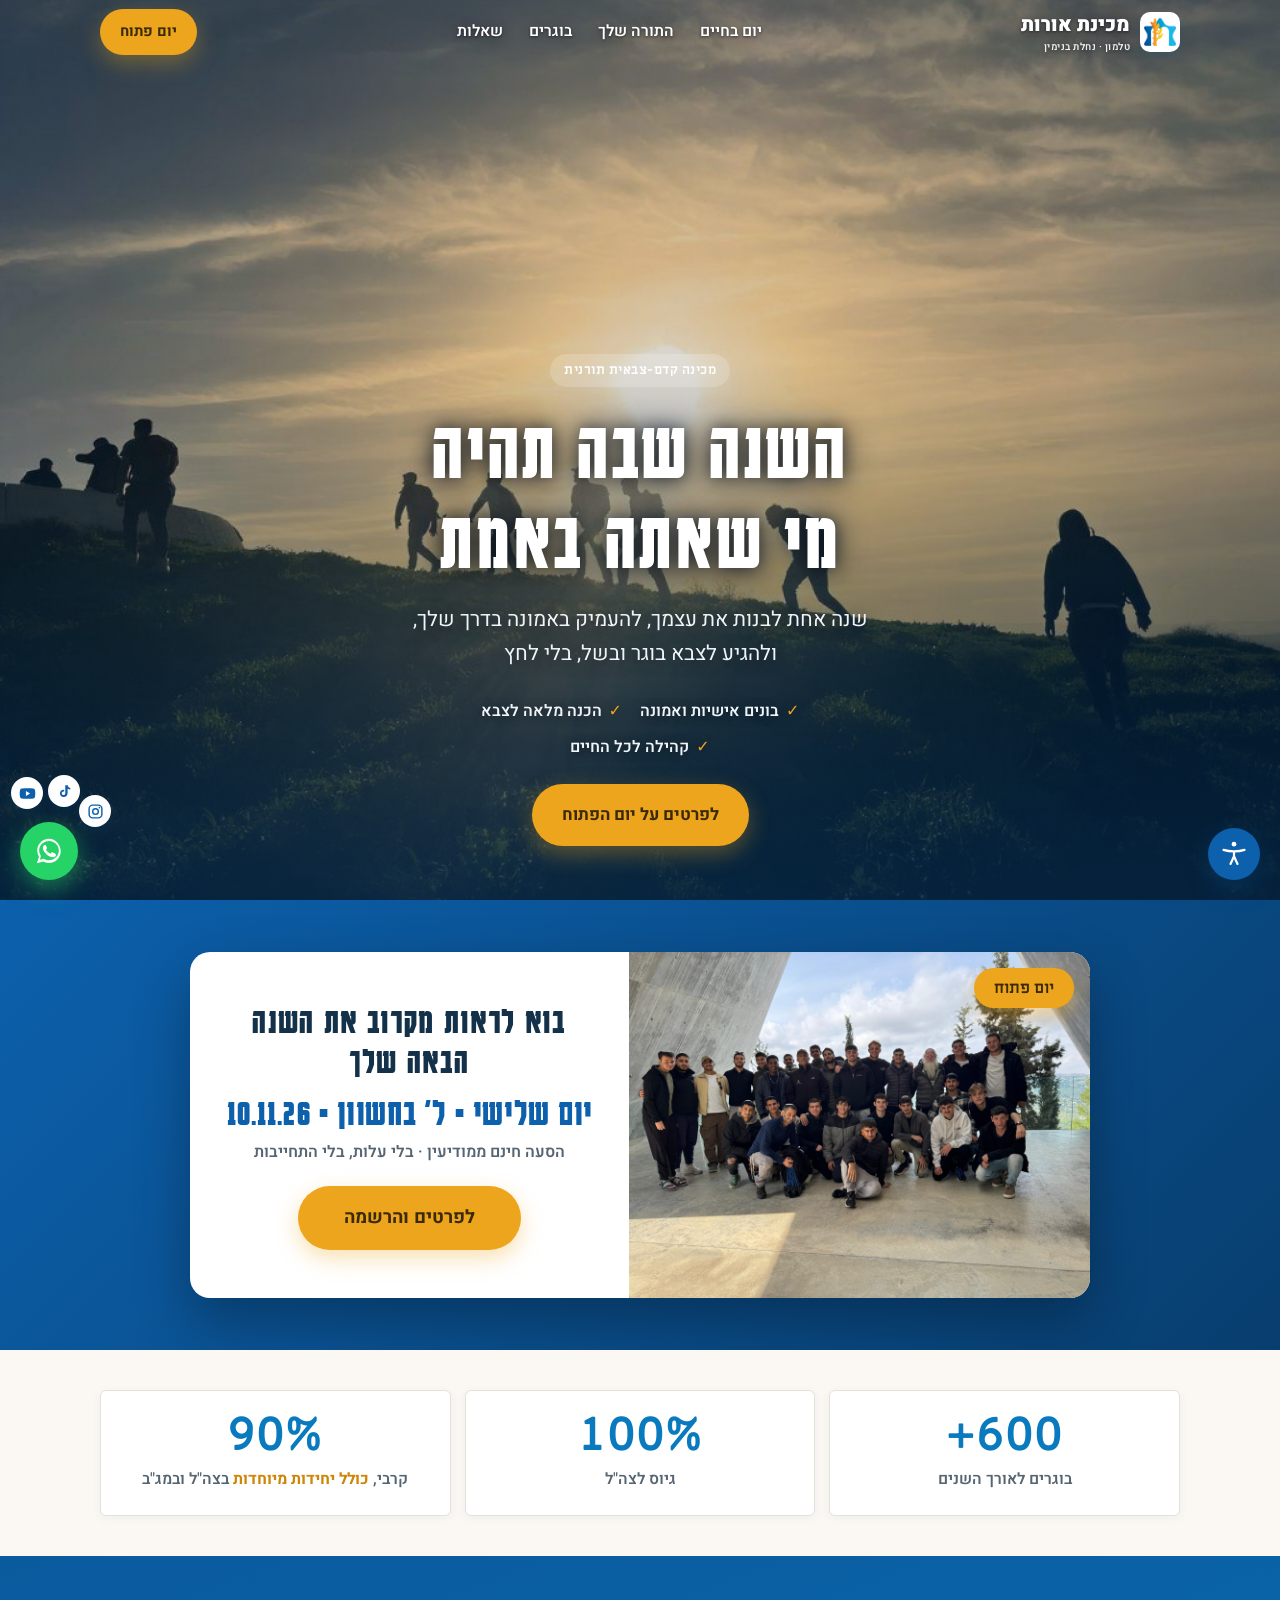
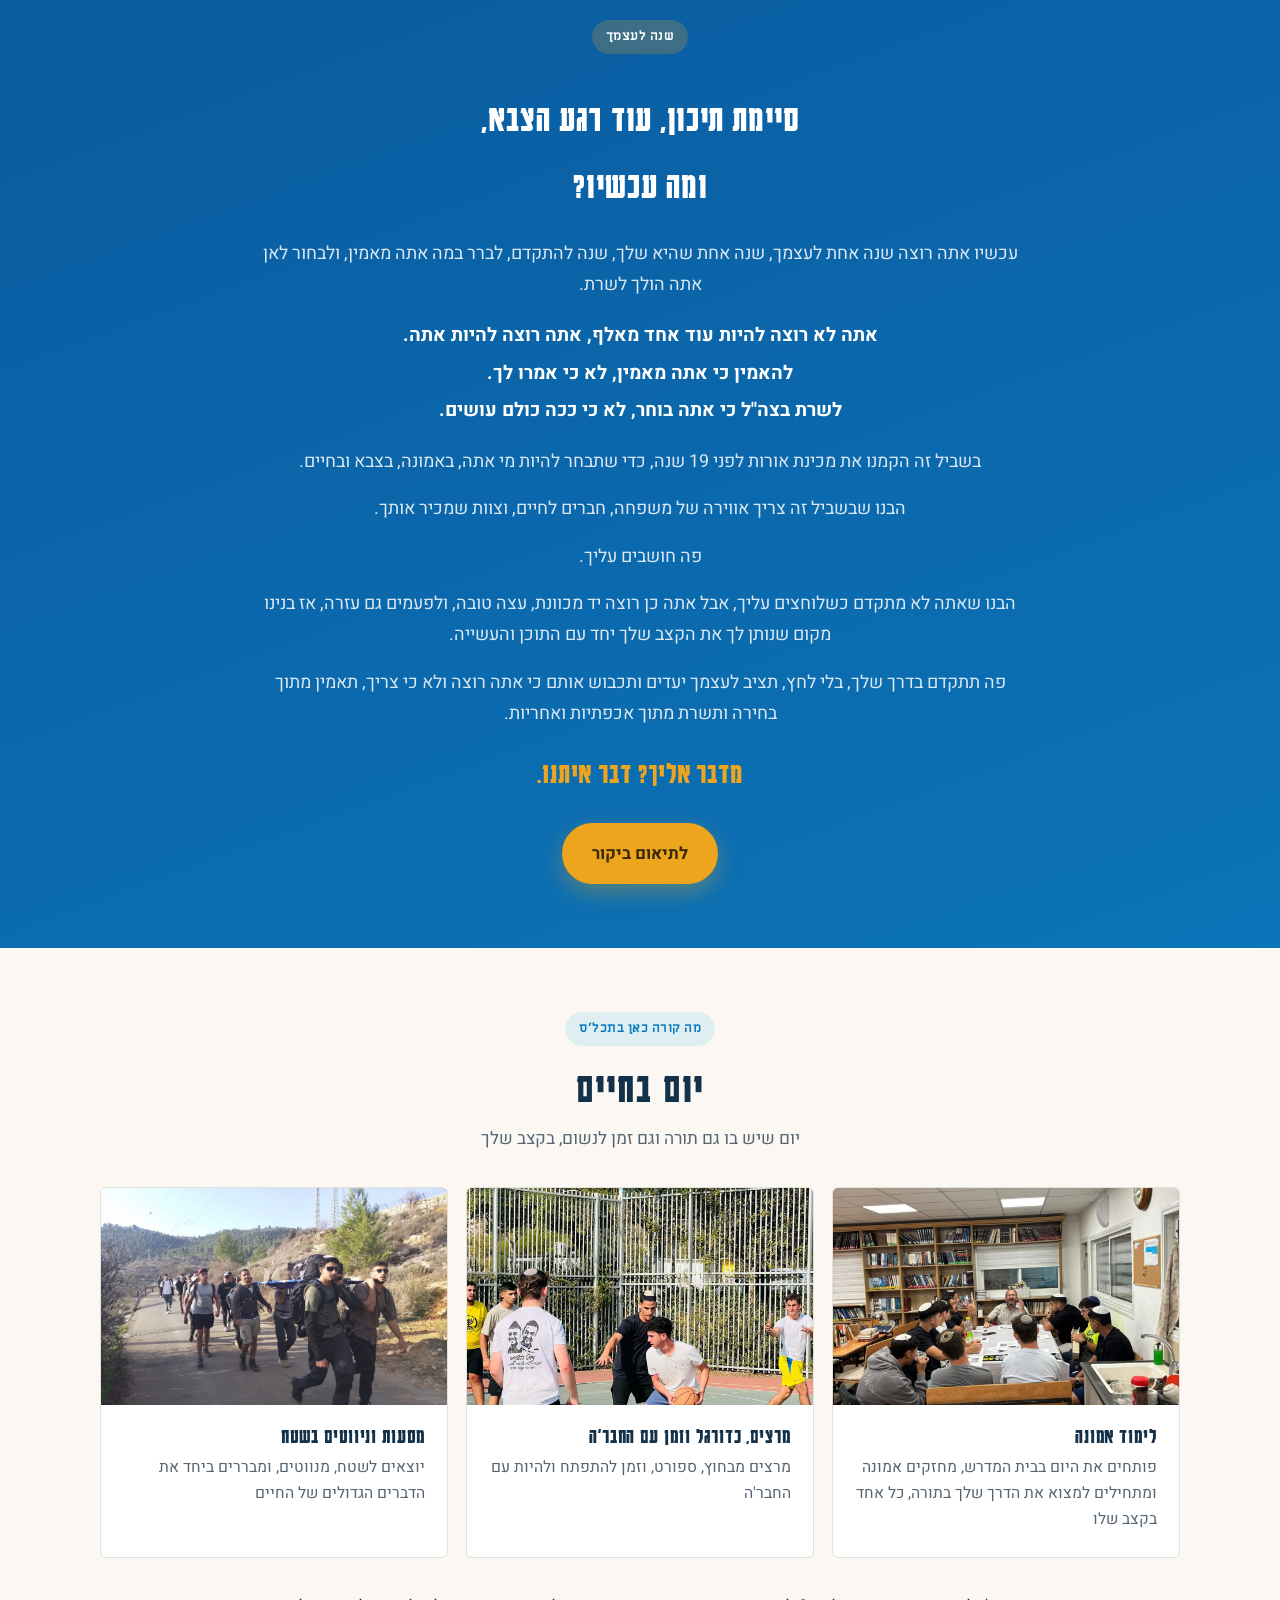
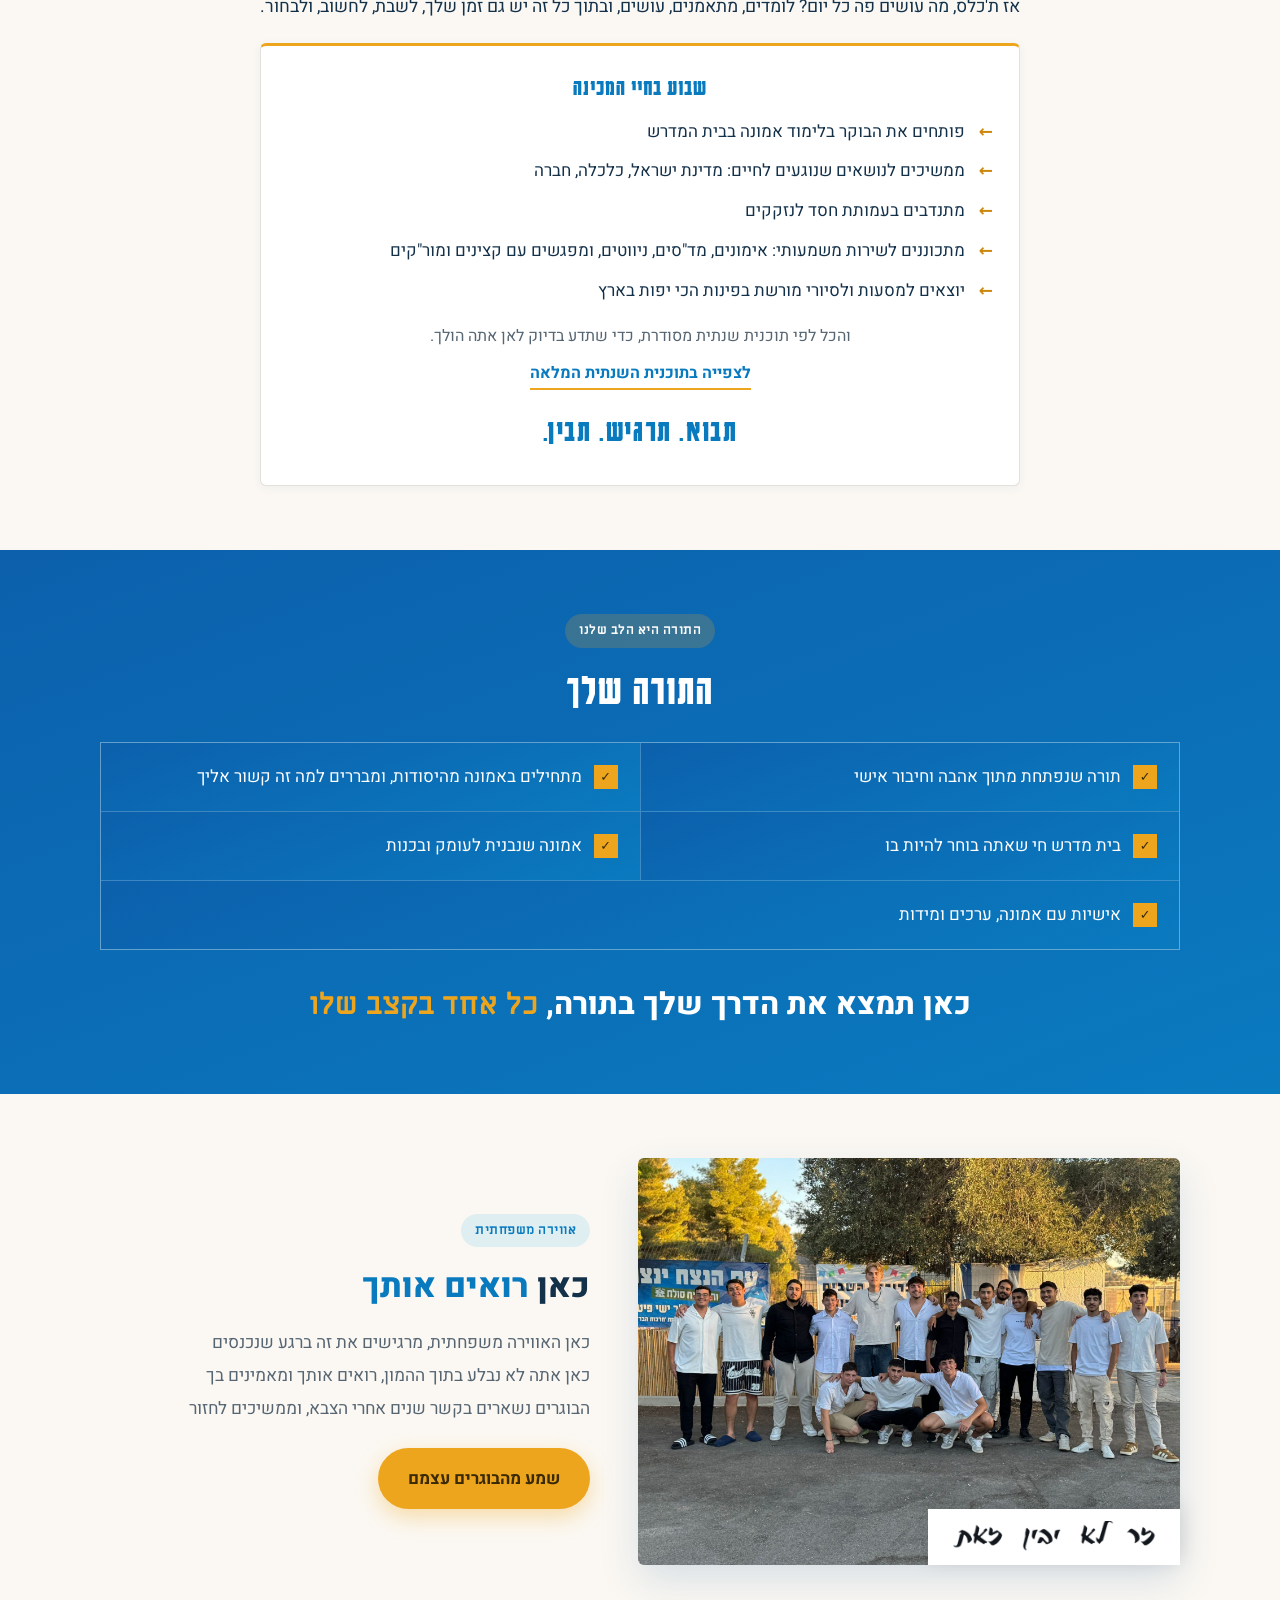
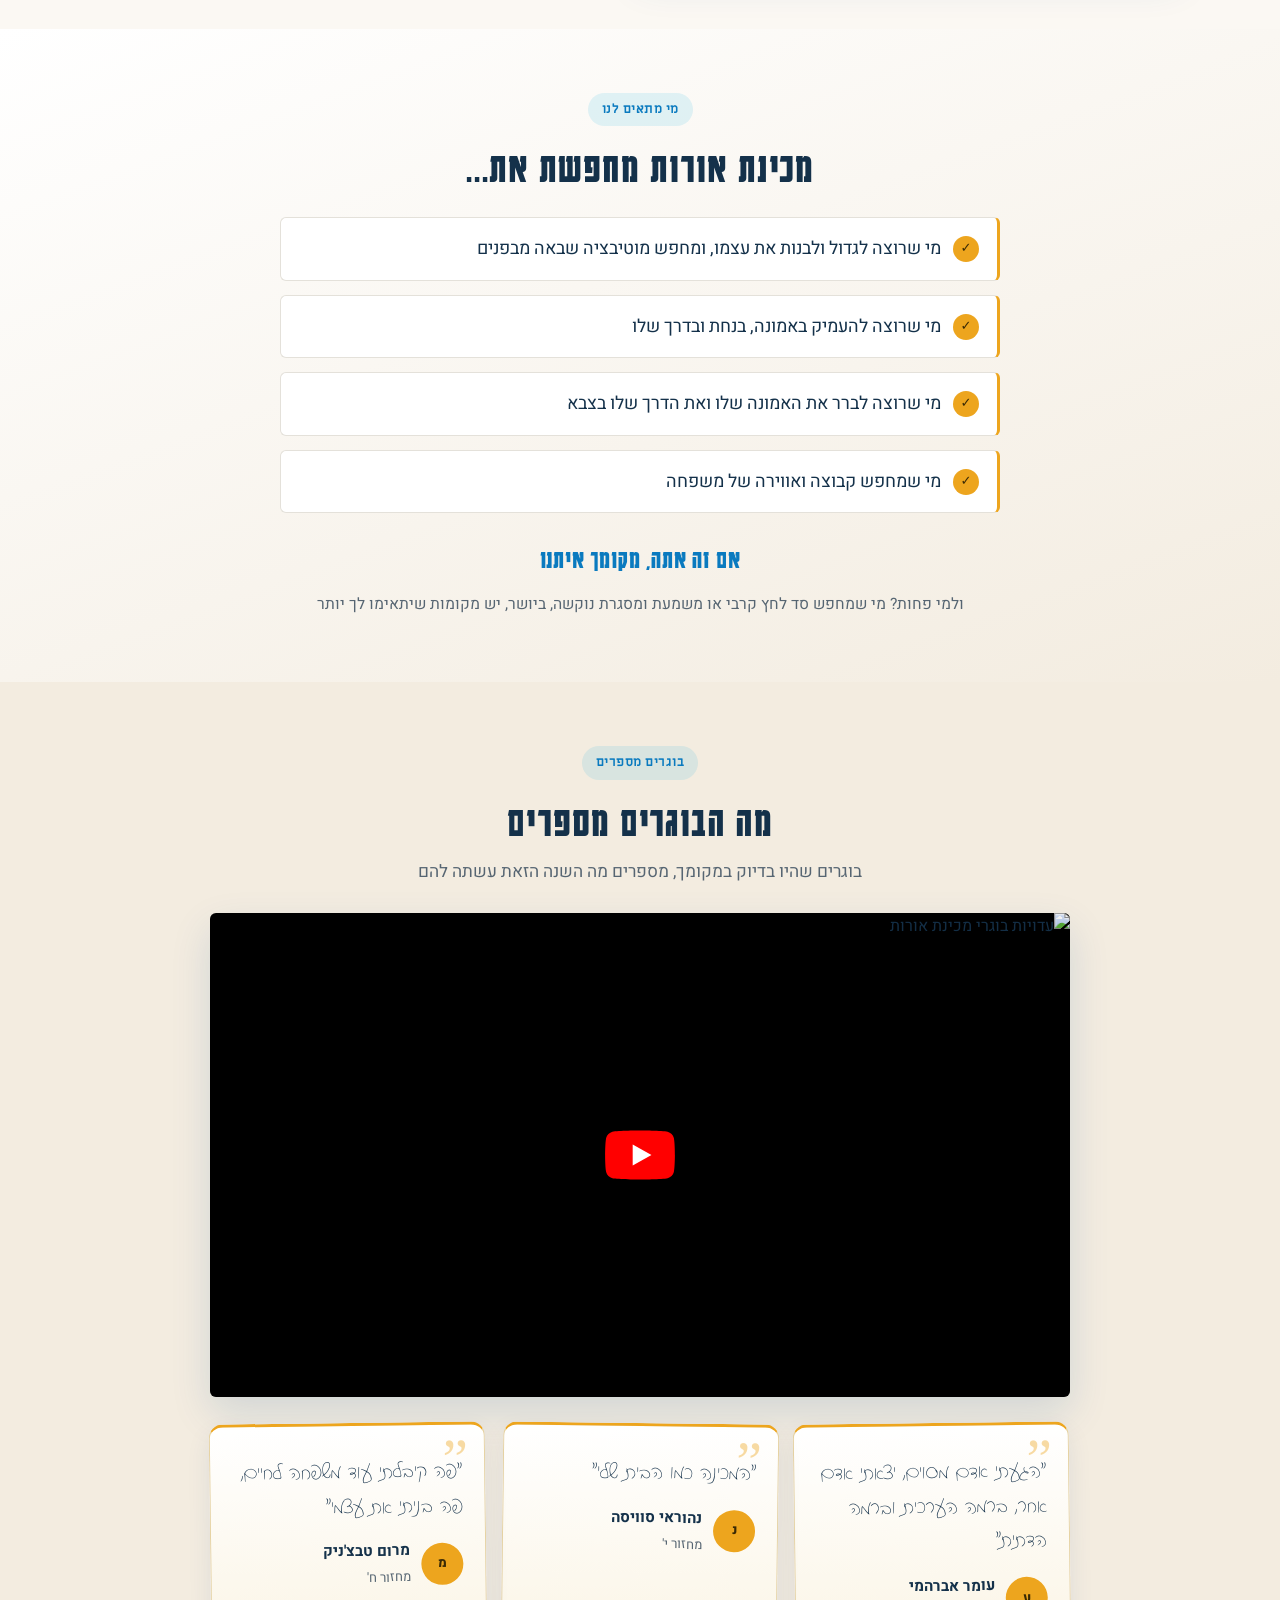
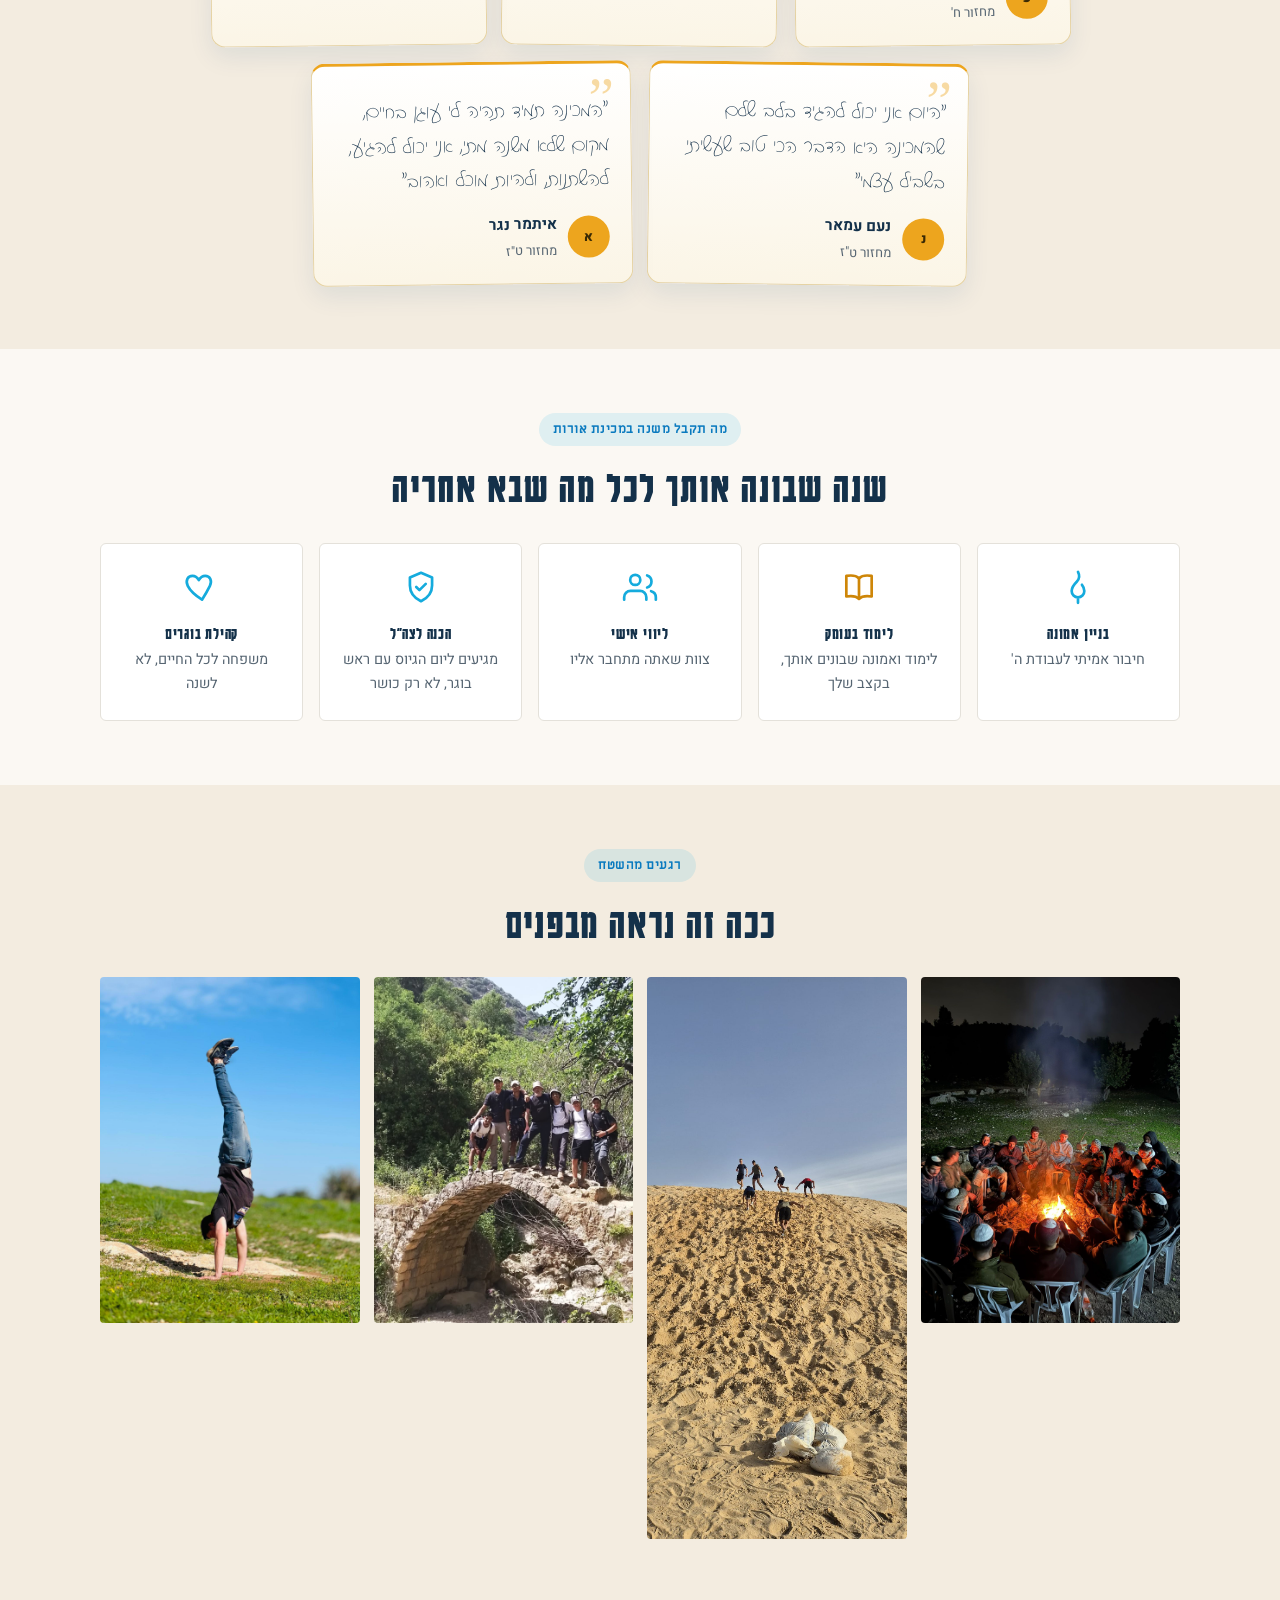
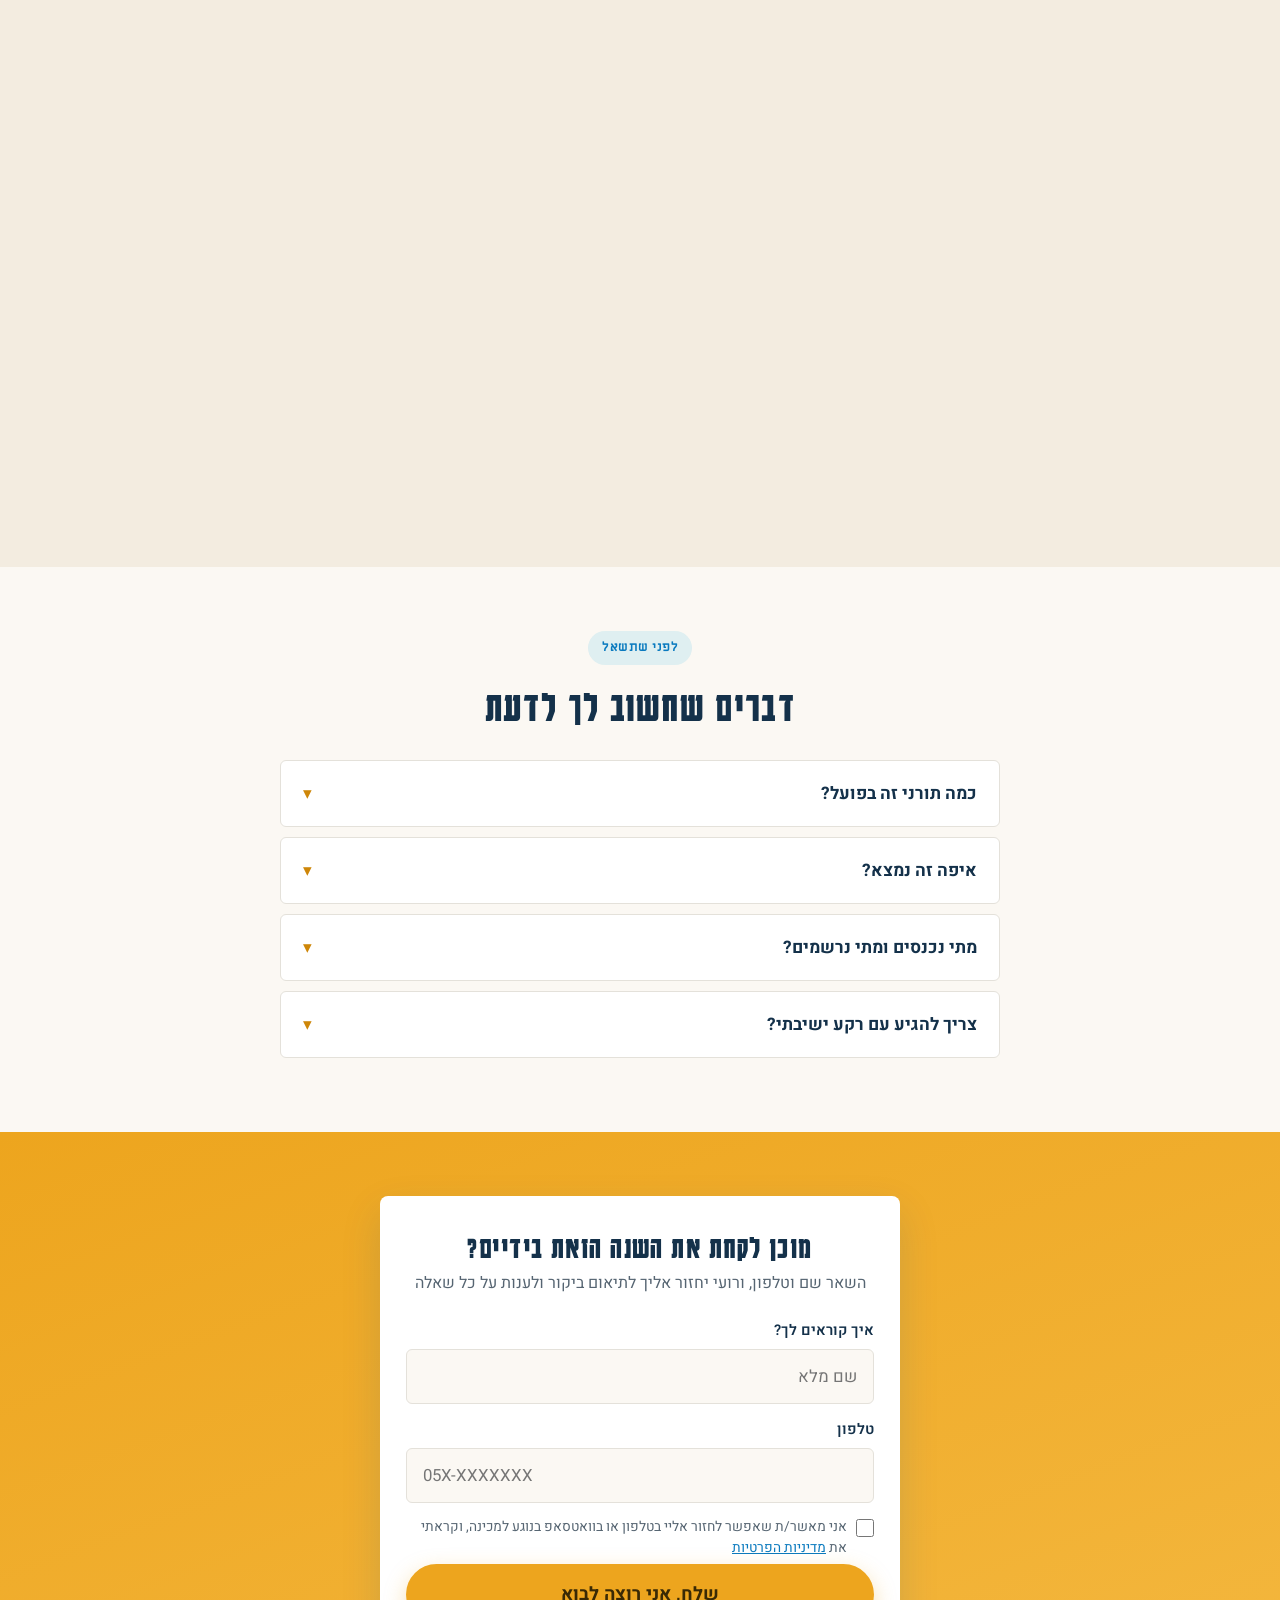
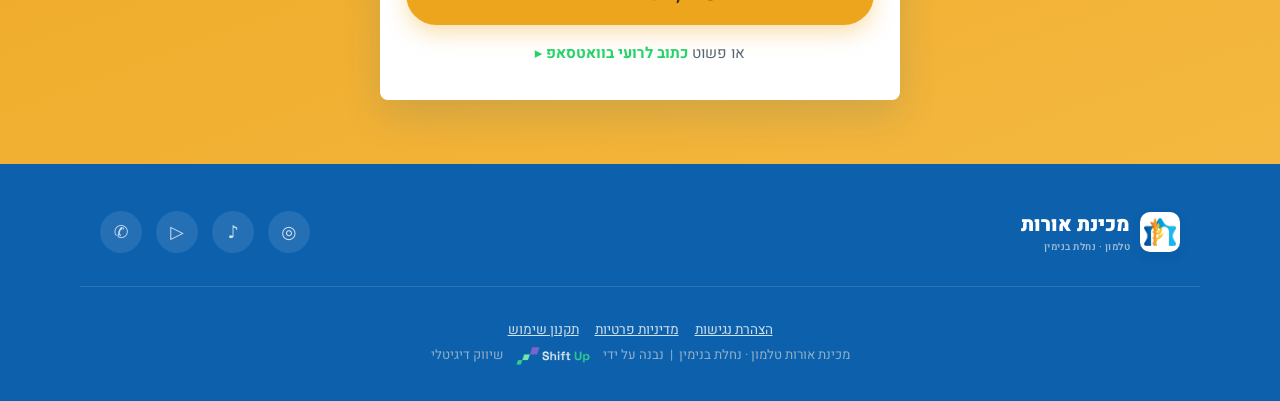
==== index.html @ b2beaeaa "index: much larger hero headline, especially on mobile Co-Authored-By: Claude Opus 5.5 <noreply@anth" ====
<!DOCTYPE html>
<html lang="he" dir="rtl">
<head>
<meta charset="UTF-8">
<meta name="viewport" content="width=device-width, initial-scale=1.0">
<title>מכינת אורות טלמון</title>
<meta name="description" content="מכינה קדם-צבאית בטלמון, שנה לבנות את עצמך, לברר את הדרך שלך ולהגיע לצבא מוכן ובשל, בלי לחץ, בוא לראות מקרוב.">
<meta name="robots" content="index, follow, max-image-preview:large">
<link rel="canonical" href="https://orot-landing.vercel.app/">
<meta name="geo.region" content="IL">
<meta name="geo.placename" content="טלמון, נחלת בנימין">
<meta name="author" content="מכינת אורות טלמון">
<meta name="google-site-verification" content="R6X8UPRjW16FZ_PHD67pSXFmuw4nV0XM5ywr269MS-0" />

<!-- ===== Favicon (לוגו המכינה בטאב ובתוצאות החיפוש) ===== -->
<link rel="icon" href="/favicon.ico" sizes="any">
<link rel="icon" type="image/png" sizes="32x32" href="/favicon-32x32.png">
<link rel="icon" type="image/png" sizes="16x16" href="/favicon-16x16.png">
<link rel="apple-touch-icon" sizes="180x180" href="/apple-touch-icon.png">
<link rel="manifest" href="/site.webmanifest">
<meta name="theme-color" content="#0C74B8">

<!-- ===== Open Graph (שיתוף בוואטסאפ/פייסבוק) ===== -->
<meta property="og:type" content="website">
<meta property="og:site_name" content="מכינת אורות טלמון">
<meta property="og:locale" content="he_IL">
<meta property="og:title" content="מכינת אורות טלמון - מכינה קדם-צבאית">
<meta property="og:description" content="שנה לבנות את עצמך, לברר את הדרך שלך ולהגיע לצבא מוכן ובשל. בטלמון, נחלת בנימין. בוא לראות מקרוב.">
<meta property="og:url" content="https://orot-landing.vercel.app/">
<meta property="og:image" content="https://orot-landing.vercel.app/assets/img/hero.jpg">
<meta property="og:image:alt" content="מכינת אורות טלמון">
<meta name="twitter:card" content="summary_large_image">
<meta name="twitter:title" content="מכינת אורות טלמון - מכינה קדם-צבאית">
<meta name="twitter:description" content="שנה לבנות את עצמך, לברר את הדרך שלך ולהגיע לצבא מוכן ובשל. בטלמון, נחלת בנימין.">
<meta name="twitter:image" content="https://orot-landing.vercel.app/assets/img/hero.jpg">

<!-- ===== נתונים מובנים (JSON-LD) - עוזר לגוגל להבין מי העסק + חיפוש מקומי ===== -->
<script type="application/ld+json">
{
  "@context": "https://schema.org",
  "@type": ["EducationalOrganization", "LocalBusiness"],
  "name": "מכינת אורות טלמון",
  "description": "מכינה קדם-צבאית בטלמון, נחלת בנימין. שנה לבניית האישיות, בירור הדרך והכנה לצבא.",
  "url": "https://orot-landing.vercel.app/",
  "logo": "https://orot-landing.vercel.app/assets/img/logo_official.png",
  "image": "https://orot-landing.vercel.app/assets/img/hero.jpg",
  "telephone": "+972542520537",
  "areaServed": "IL",
  "address": {
    "@type": "PostalAddress",
    "addressLocality": "טלמון",
    "addressRegion": "נחלת בנימין",
    "addressCountry": "IL"
  },
  "sameAs": ["https://wa.me/972542520537"]
}
</script>
<!-- ===== Microsoft Clarity (מפות חום + הקלטות סשנים - חינם) ===== -->
<script type="text/javascript">
    (function(c,l,a,r,i,t,y){
        c[a]=c[a]||function(){(c[a].q=c[a].q||[]).push(arguments)};
        t=l.createElement(r);t.async=1;t.src="https://www.clarity.ms/tag/"+i;
        y=l.getElementsByTagName(r)[0];y.parentNode.insertBefore(t,y);
    })(window, document, "clarity", "script", "yna5at7qb5");
</script>
<!-- ===== Meta Pixel (base code) ===== -->
<!-- החלף את PIXEL_ID_HERE במספר הפיקסל מ-Business Manager. זה השינוי היחיד שצריך. -->
<script>
!function(f,b,e,v,n,t,s)
{if(f.fbq)return;n=f.fbq=function(){n.callMethod?
n.callMethod.apply(n,arguments):n.queue.push(arguments)};
if(!f._fbq)f._fbq=n;n.push=n;n.loaded=!0;n.version='2.0';
n.queue=[];t=b.createElement(e);t.async=!0;
t.src=v;s=b.getElementsByTagName(e)[0];
s.parentNode.insertBefore(t,s)}(window, document,'script',
'https://connect.facebook.net/en_US/fbevents.js');
window.FB_PIXEL_ID='1059725356661562';
if(window.FB_PIXEL_ID && window.FB_PIXEL_ID!=='PIXEL_ID_HERE'){
  fbq('init', window.FB_PIXEL_ID);
  fbq('track', 'PageView');
}
</script>
<noscript><img loading="lazy" decoding="async" height="1" width="1" style="display:none"
src="https://www.facebook.com/tr?id=1059725356661562&ev=PageView&noscript=1"/></noscript>
<!-- ===== End Meta Pixel ===== -->
<!-- ===== Google Analytics 4 ===== -->
<!-- החלף את G-XXXXXXXXXX במזהה המדידה מ-GA4 (Admin > Data Streams). זה השינוי היחיד שצריך. -->
<script>window.GA_MEASUREMENT_ID='G-KLZJSQE517';</script>
<script>
if(window.GA_MEASUREMENT_ID && window.GA_MEASUREMENT_ID!=='G-XXXXXXXXXX'){
  var ga=document.createElement('script');ga.async=!0;
  ga.src='https://www.googletagmanager.com/gtag/js?id='+window.GA_MEASUREMENT_ID;
  document.head.appendChild(ga);
  window.dataLayer=window.dataLayer||[];
  window.gtag=function(){dataLayer.push(arguments)};
  gtag('js',new Date());
  gtag('config',window.GA_MEASUREMENT_ID);
}
</script>
<!-- ===== End Google Analytics 4 ===== -->
<link rel="preload" as="image" href="assets/img/hero-sun.jpg" fetchpriority="high">
<link rel="preconnect" href="https://fonts.googleapis.com">
<link rel="preconnect" href="https://fonts.gstatic.com" crossorigin>
<link href="https://fonts.googleapis.com/css2?family=Heebo:wght@400;500;700;800;900&family=Karantina:wght@400;700&family=Miriam+Libre:wght@400;700&display=swap" rel="stylesheet">
<!-- פונטי כתב יד עבריים מאוחסנים מקומית (עוקף תלות ב-Google מאחורי סינון). פעיל: Dana Yad. חלופה: Gveret Levin -->
<style>
@font-face{font-family:'Dana Yad';font-style:normal;font-weight:400;font-display:swap;src:url('assets/fonts/dana-yad.woff') format('woff')}
@font-face{font-family:'Gveret Levin';font-style:normal;font-weight:400;font-display:swap;src:url('assets/fonts/gveret-levin-regular.woff2') format('woff2')}
</style>
<style>
:root{
  --bg:#FBF8F3; --surface:#FFFFFF; --cream:#F3ECE0;
  --deep:#0C60AC; --blue:#0A7ABF; --cyan:#15ABDD;
  --gold:#EDA51E; --gold-d:#CE8608;
  --ink:#14314A; --muted:#566572; --line:#E4E1DA;
  --wa:#25D366;
  --r:6px; --maxw:1120px;
  --shadow:0 2px 10px rgba(10,78,146,.06);
  --shadow-lg:0 16px 40px rgba(10,78,146,.14);
}
*{box-sizing:border-box;margin:0;padding:0}
html{scroll-behavior:smooth}
body{font-family:'Heebo',system-ui,Arial,sans-serif;background:var(--bg);color:var(--ink);line-height:1.65;-webkit-font-smoothing:antialiased;overflow-x:hidden}
img{max-width:100%;display:block}
a{color:inherit;text-decoration:none}
.wrap{max-width:var(--maxw);margin:0 auto;padding:0 20px}
section{padding:64px 0}
h1,h2,h3{font-family:'Karantina',sans-serif;line-height:1.08;font-weight:700;letter-spacing:.045em}
.serif{font-family:'Miriam Libre',sans-serif}
.eyebrow{display:inline-block;font-family:'Miriam Libre',sans-serif;font-weight:700;font-size:.82rem;letter-spacing:.5px;color:var(--blue);background:rgba(23,168,220,.12);padding:6px 14px;border-radius:999px;margin-bottom:18px}
.sec-title{font-size:clamp(1.8rem,5.2vw,2.7rem);font-weight:900;margin-bottom:14px}
.sec-sub{color:var(--muted);font-size:1.08rem;max-width:640px;margin:0 auto 6px}
.center{text-align:center}

/* buttons */
.btn{display:inline-flex;align-items:center;gap:9px;font-family:inherit;font-weight:700;font-size:1.05rem;padding:15px 28px;border-radius:999px;border:2px solid transparent;cursor:pointer;transition:.2s;white-space:nowrap}
.btn-gold{background:var(--gold);color:#3a2a05;box-shadow:0 8px 22px rgba(237,165,30,.35)}
.btn-gold:hover{background:var(--gold-d);transform:translateY(-2px)}
.btn-out{background:transparent;border-color:rgba(255,255,255,.6);color:#fff}
.btn-out:hover{background:rgba(255,255,255,.14)}
.btn-wa{background:var(--wa);color:#fff}
.btn-wa:hover{filter:brightness(.95);transform:translateY(-2px)}

/* nav */
header{position:fixed;left:0;right:0;top:0;z-index:50;background:transparent;border-bottom:1px solid transparent;transition:background .28s ease,border-color .28s ease}
header.scrolled{background:rgba(251,248,243,.92);backdrop-filter:blur(10px);border-bottom-color:var(--line)}
/* fully transparent bar over hero; text legibility carried by text-shadow only */
/* transparent state over hero: light text */
.brand,.navlinks a,.brand small{transition:color .28s ease}
header:not(.scrolled) .brand{color:#fff;text-shadow:0 1px 3px rgba(0,8,20,.55),0 2px 16px rgba(0,8,20,.7)}
header:not(.scrolled) .brand small{color:rgba(255,255,255,.92);text-shadow:0 1px 6px rgba(0,8,20,.7)}
header:not(.scrolled) .navlinks a{color:#fff;text-shadow:0 1px 3px rgba(0,8,20,.55),0 2px 16px rgba(0,8,20,.7)}
header:not(.scrolled) .burger span{background:#fff;box-shadow:0 1px 4px rgba(0,8,20,.5)}
.nav{display:flex;align-items:center;justify-content:space-between;height:64px}
.brand{display:flex;align-items:center;gap:10px;font-weight:900;font-size:1.25rem;color:var(--blue)}
.brand .mark{width:40px;height:40px;border-radius:10px;background:#fff;display:grid;place-items:center;padding:4px;box-shadow:0 4px 10px rgba(8,71,126,.18)}
.brand .mark img{width:100%;height:100%;object-fit:contain;display:block}
.brand small{display:block;font-size:.62rem;font-weight:600;color:var(--muted);letter-spacing:.5px;margin-top:-2px}
.navlinks{display:none;gap:26px;font-weight:600;font-size:.98rem}
.navlinks a:hover{color:var(--blue)}
.nav .btn{padding:9px 18px;font-size:.92rem}
.burger{display:grid;gap:5px;background:none;border:0;cursor:pointer;padding:8px}
.burger span{width:24px;height:2.5px;background:var(--ink);border-radius:2px;transition:.25s}
.mobile-menu{display:none;flex-direction:column;padding:10px 20px 20px;border-top:1px solid var(--line);background:var(--bg)}
.mobile-menu a{padding:12px 0;font-weight:600;border-bottom:1px solid var(--line)}
.mobile-menu.open{display:flex}
@media(max-width:899px){.nav>.btn-gold{display:none}}
@media(min-width:900px){.navlinks{display:flex}.burger{display:none}}

/* hero */
.hero{position:relative;min-height:100vh;min-height:100svh;display:flex;align-items:flex-end;color:#fff;padding:0}
.hero-bg{position:absolute;inset:0;z-index:-2}
.hero-bg img{width:100%;height:100%;object-fit:cover;object-position:center 40%}
.hero::after{content:"";position:absolute;inset:0;z-index:-1;background:linear-gradient(180deg,rgba(8,50,90,.25) 0%,rgba(8,50,90,.15) 40%,rgba(6,40,72,.85) 100%)}
.hero-inner{padding:0 20px 54px;max-width:var(--maxw);margin:0 auto;width:100%;text-align:center}
.hero .eyebrow{background:rgba(255,255,255,.18);color:#fff;backdrop-filter:blur(4px)}
.hero h1{font-size:clamp(2.8rem,8.5vw,5.2rem);font-weight:900;max-width:16ch;text-wrap:balance;margin:0 auto;color:#fff;text-shadow:0 2px 30px rgba(0,12,26,.8),0 0 16px rgba(0,12,26,.55)}
.hero p.lead{font-size:clamp(1.05rem,3.2vw,1.3rem);max-width:42ch;margin:18px auto 26px;color:#eef4f8;font-weight:400;text-shadow:0 1px 16px rgba(0,12,26,.6)}
.hero-cta{display:flex;flex-wrap:wrap;gap:12px;justify-content:center}
.trust{display:flex;gap:22px;margin-top:26px;flex-wrap:wrap;justify-content:center;font-size:.9rem;color:#dce7ef}
.trust b{color:#fff;font-size:1.05rem}
/* mobile: image becomes a banner that shows more of the group, text drops below on dark */
@media(max-width:760px){
  .hero{min-height:auto;display:flex;flex-direction:column;align-items:stretch;color:#fff;background:var(--deep)}
  .hero-bg{position:relative;inset:auto;height:46vh;min-height:300px;z-index:0}
  .hero-bg img{height:100%;object-position:center 30%}
  .hero::after{display:none}
  .hero-inner{padding:28px 20px 42px;background:linear-gradient(180deg,#0A67AC,#0A4C86);min-width:0}
  .hero h1{text-shadow:none;font-size:clamp(2.6rem,14vw,4rem);line-height:1.02;max-width:100%;min-width:0;overflow-wrap:break-word}
  .hero p.lead{text-shadow:none}
}
/* hero value row (all the value, above the fold) */
.hero-vals{display:flex;flex-wrap:wrap;justify-content:center;gap:10px 18px;margin:0 auto 24px;max-width:46ch;font-size:1rem;color:#eef4f8;font-weight:600}
.hero-vals span{display:inline-flex;align-items:center;gap:7px;text-shadow:0 1px 10px rgba(0,12,26,.55)}
.hero-vals span::before{content:"✓";color:var(--gold);font-weight:900}
@media(max-width:760px){.hero-vals{font-size:.95rem;gap:8px 14px}}

/* post-hero CTA band (lead capture right after hero) */
.cta-band{background:linear-gradient(160deg,var(--deep),var(--blue));color:#fff;text-align:center;padding:48px 0}
.cta-band h2{font-size:clamp(1.6rem,5vw,2.3rem);font-weight:900;margin-bottom:10px}
.cta-band p{color:#dbe8f4;max-width:560px;margin:0 auto 22px;font-size:1.1rem}
.cta-band .btn-gold{font-size:1.15rem;padding:16px 36px}

/* day in life */
.cards3{display:grid;gap:18px;grid-template-columns:1fr}
@media(min-width:760px){.cards3{grid-template-columns:repeat(3,1fr)}}
.daycard{background:var(--surface);border:1px solid var(--line);border-radius:var(--r);overflow:hidden;transition:border-color .2s ease,box-shadow .2s ease}
.daycard:hover{border-color:var(--cyan);box-shadow:var(--shadow)}
.daycard .dc-img{width:100%;aspect-ratio:16/10;object-fit:cover;display:block}
.daycard .ph{padding:20px 22px 24px}
.daycard h3{font-size:1.3rem;margin:0 0 8px}
.daycard p{color:var(--muted);font-size:.98rem}
@media(min-width:760px){.cards3{align-items:stretch}}
.ic svg{width:34px;height:34px;stroke:var(--cyan);fill:none;stroke-width:1.7;stroke-linecap:round;stroke-linejoin:round}

/* torah basbaba contrast */
.torah{background:linear-gradient(160deg,var(--deep),var(--blue));color:#fff;border-radius:0}
.torah .sec-sub{color:#cfe3f2}
.contrast{display:grid;gap:18px;grid-template-columns:1fr;margin-top:34px}
@media(min-width:760px){.contrast{grid-template-columns:1fr 1fr;gap:22px}}
.col{background:rgba(255,255,255,.07);border:1px solid rgba(255,255,255,.16);border-radius:var(--r);padding:26px}
.col.yes{background:rgba(237,165,30,.14);border-color:rgba(237,165,30,.4)}
.col h3{font-size:1.3rem;margin-bottom:16px;display:flex;align-items:center;gap:9px}
.col ul{list-style:none;display:grid;gap:12px}
.col li{display:flex;gap:11px;align-items:flex-start;font-size:1.05rem}
.col li .b{flex:0 0 auto;width:22px;height:22px;border-radius:50%;display:grid;place-items:center;font-size:.8rem;font-weight:900;margin-top:3px}
.no .b{background:rgba(255,255,255,.16)}
.yes .b{background:var(--gold);color:#3a2a05}
.torah .punch{text-align:center;margin-top:30px;font-size:clamp(1.3rem,4vw,1.9rem);font-weight:800}
.torah .punch .serif{color:var(--gold)}
/* torah bento: hairline-separated, last cell spans full width so no empty column */
.torah-grid{display:grid;gap:1px;background:rgba(255,255,255,.2);border:1px solid rgba(255,255,255,.2);grid-template-columns:1fr;margin-top:30px}
@media(min-width:760px){.torah-grid{grid-template-columns:1fr 1fr}.tcell-wide{grid-column:1/-1}}
.tcell{background:linear-gradient(160deg,var(--deep),var(--blue));display:flex;gap:12px;align-items:flex-start;padding:20px 22px;font-size:1.06rem}
.tcell .ti{flex:0 0 auto;width:24px;height:24px;background:var(--gold);color:#3a2a05;font-weight:900;font-size:.8rem;display:grid;place-items:center;margin-top:2px}
.punch .pbr{display:none}
@media(max-width:760px){.punch .pbr{display:block}}
.torah-not{text-align:center;margin-top:20px;color:#cfe3f2;font-size:1.02rem}
.torah-not b{color:#fff;font-weight:700}

/* atmosphere / proof */
.split{display:grid;gap:30px;align-items:center;grid-template-columns:1fr}
@media(min-width:860px){.split{grid-template-columns:1.05fr .95fr;gap:48px}}
.split img:not(.proof-tagimg){border-radius:var(--r);box-shadow:var(--shadow-lg);width:100%;aspect-ratio:4/3;object-fit:cover}
.proofbig{font-size:clamp(1.5rem,4.4vw,2.1rem);font-weight:800;line-height:1.3}
.proofbig .hl{color:var(--blue)}
.proof-media{position:relative}
.proof-plate{position:absolute;bottom:0;right:0;background:#fff;padding:12px 22px 14px;box-shadow:0 -6px 22px rgba(0,0,0,.14)}
.proof-tagimg{width:clamp(150px,25vw,208px);height:auto;display:block}
@media(max-width:760px){.proof-plate{padding:10px 16px 12px}}

/* manifesto: שנה לעצמך */
.manifesto{background:linear-gradient(160deg,#0A5A9E,#0C74B8);color:#fff;text-align:center}
.manifesto .eyebrow{background:rgba(237,165,30,.22);color:#fff}
.manifesto-body{max-width:760px;margin:12px auto 0}
.manifesto-body p{font-size:1.12rem;color:#dbe8f4;margin-bottom:16px;line-height:1.75}
.mf-lead{font-family:'Karantina',sans-serif;font-weight:700;font-size:clamp(1.7rem,4.6vw,2.4rem)!important;color:#fff!important;letter-spacing:.03em;margin-bottom:20px!important}
.mf-punch{font-weight:700;color:#fff!important;font-size:1.18rem!important;line-height:2!important}
.mf-cta{font-family:'Karantina',sans-serif;font-weight:700;font-size:clamp(1.5rem,4vw,1.9rem)!important;color:var(--gold)!important;letter-spacing:.03em;margin-top:6px!important}

/* week in life: שבוע בחיי המכינה */
.weekblock{margin-top:34px}
.week-intro{max-width:760px;margin:0 auto 22px;text-align:center;font-size:1.1rem;color:var(--ink)}
.weekcard{max-width:760px;margin:0 auto;background:var(--surface);border:1px solid var(--line);border-top:3px solid var(--gold);border-radius:var(--r);padding:28px 26px;box-shadow:var(--shadow)}
.weekcard h3{font-size:1.5rem;text-align:center;margin-bottom:18px;color:var(--blue)}
.weeklist{list-style:none;display:grid;gap:12px}
.weeklist li{position:relative;padding-right:28px;font-size:1.06rem;color:var(--ink)}
.weeklist li::before{content:"←";position:absolute;right:0;top:0;color:var(--gold-d);font-weight:900}
.week-foot{margin-top:18px;color:var(--muted);text-align:center;font-size:1rem}
.week-plan-link{margin-top:10px;text-align:center}
.week-plan-link a{display:inline-block;color:var(--blue);font-weight:700;border-bottom:2px solid var(--gold);padding-bottom:2px}
.week-tag{margin-top:14px;text-align:center;font-family:'Karantina',sans-serif;font-weight:700;font-size:clamp(1.5rem,4vw,2rem);color:var(--blue);letter-spacing:.05em}

/* testimonials + video */
.video-wrap{position:relative;border-radius:var(--r);overflow:hidden;box-shadow:var(--shadow-lg);aspect-ratio:16/9;background:#000;margin-top:8px}
.video-wrap iframe{position:absolute;inset:0;width:100%;height:100%;border:0}
.video-wrap .yt-poster{position:absolute;inset:0;width:100%;height:100%;object-fit:cover}
#ytFacade{cursor:pointer}
#ytFacade:not(.playing)::after{content:"";position:absolute;inset:0;background:linear-gradient(180deg,rgba(0,0,0,.05),rgba(0,0,0,.25));pointer-events:none}
#ytFacade.playing{cursor:default}
.video-wrap .yt-play{position:absolute;inset:0;margin:auto;width:72px;height:50px;z-index:2;filter:drop-shadow(0 6px 14px rgba(0,0,0,.45));transition:transform .2s}
#ytFacade:hover .yt-play{transform:scale(1.09)}
.video-wrap .yt-play svg{width:100%;height:100%;display:block}
.quotes{display:flex;flex-wrap:wrap;justify-content:center;gap:16px;margin-top:26px}
.quotes .quote{flex:1 1 250px;max-width:320px}
.quote{background:var(--surface);border:1px solid var(--line);border-radius:var(--r);padding:22px;box-shadow:var(--shadow)}
.quote .txt{font-size:1.02rem;color:var(--ink);margin-bottom:14px}
.quote .who{display:flex;align-items:center;gap:11px}
.quote .av{width:42px;height:42px;border-radius:50%;background:var(--cream);display:grid;place-items:center;font-weight:800;color:var(--blue)}
.quote .who b{display:block;font-size:.95rem}
.quote .who span{font-size:.82rem;color:var(--muted)}
.todo{outline:2px dashed var(--gold);background:#fffaf0}

/* stats band */
.statsband{padding:40px 0;background:var(--bg)}
.stats{display:grid;gap:14px;grid-template-columns:repeat(3,1fr)}
.stat .num[data-to]{font-variant-numeric:tabular-nums}
.stat{background:var(--surface);border:1px solid var(--line);border-radius:var(--r);padding:22px 14px;text-align:center;box-shadow:var(--shadow)}
.stat .num{font-family:'Miriam Libre',sans-serif;font-weight:700;font-size:clamp(2rem,7vw,2.9rem);color:var(--blue);line-height:1}
.stat .lbl{color:var(--muted);font-weight:600;font-size:.98rem;margin-top:8px}
.stat .lbl b{color:var(--gold-d)}
@media(max-width:560px){.stats{grid-template-columns:1fr;gap:12px}.stat{padding:18px 14px}}

/* offer grid */
.grid4{display:flex;flex-wrap:wrap;justify-content:center;gap:16px}
.grid4 .feat{flex:1 1 140px;max-width:240px}
@media(min-width:760px){.grid4 .feat{flex:1 1 180px}}
.feat{background:var(--surface);border:1px solid var(--line);border-radius:var(--r);padding:24px 18px;text-align:center;transition:border-color .2s ease,box-shadow .2s ease}
.feat:hover{border-color:var(--cyan);box-shadow:var(--shadow)}
.feat .ic{margin-bottom:10px}
.feat .ic svg{width:38px;height:38px}
.feat:nth-child(2) .ic svg{stroke:var(--gold-d)}
.feat:nth-child(3) .ic svg{stroke:var(--cyan)}
.feat h3{font-size:1.08rem;margin-bottom:5px}
.feat p{font-size:.9rem;color:var(--muted)}

/* gallery */
.gallery{column-count:2;column-gap:12px}
@media(min-width:760px){.gallery{column-count:4;column-gap:14px}}
.gallery img{width:100%;margin:0 0 12px;border-radius:4px;object-fit:cover;display:block;cursor:pointer;transition:filter .2s ease,box-shadow .2s ease;break-inside:avoid}
.gallery img:hover{filter:brightness(1.04);box-shadow:var(--shadow-lg)}

/* faq */
.faq{max-width:760px;margin:0 auto}
.qa{background:var(--surface);border:1px solid var(--line);border-radius:var(--r);margin-bottom:10px;overflow:hidden}
.qa button{width:100%;text-align:right;background:none;border:0;padding:20px 22px;font-family:inherit;font-size:1.08rem;font-weight:700;color:var(--ink);cursor:pointer;display:flex;justify-content:space-between;align-items:center;gap:14px}
.qa .a{max-height:0;overflow:hidden;transition:max-height .3s ease;color:var(--muted)}
.qa .a p{padding:0 22px 20px;font-size:1rem}
.qa.open .a{max-height:320px}
.qa .chev{flex:0 0 auto;transition:.3s;color:var(--gold-d);font-weight:900}
.qa.open .chev{transform:rotate(180deg)}

/* form / CTA */
.signup{background:linear-gradient(160deg,var(--gold) 0%,#f4b840 100%)}
.formcard{background:var(--surface);border-radius:8px;box-shadow:var(--shadow-lg);padding:34px 26px;max-width:520px;margin:0 auto}
.formcard h2{font-size:clamp(1.5rem,5vw,2rem);text-align:center;margin-bottom:6px}
.formcard p.sub{text-align:center;color:var(--muted);margin-bottom:22px}
.field{margin-bottom:14px}
.field label{display:block;font-weight:600;font-size:.92rem;margin-bottom:6px}
.field input{width:100%;padding:14px 16px;border:1.5px solid var(--line);border-radius:6px;font-family:inherit;font-size:1.05rem;background:var(--bg)}
.field input:focus{outline:none;border-color:var(--blue)}
.formcard .btn-gold{width:100%;justify-content:center;font-size:1.15rem}
.orwa{text-align:center;margin-top:16px;color:var(--muted);font-size:.95rem}
.orwa a{color:var(--wa);font-weight:700}
.thanks{text-align:center;padding:20px 0;display:none}
.thanks.show{display:block}
.thanks .big{font-size:3rem}
.formfields.hide{display:none}

/* footer */
footer{background:var(--deep);color:#cfe0ee;padding:44px 0 30px}
.foot{display:grid;gap:24px;grid-template-columns:1fr;text-align:center}
@media(min-width:760px){.foot{grid-template-columns:1fr auto;text-align:right;align-items:center}}
.foot .brand{color:#fff}
.foot .brand small{color:#9fbdd6}
.socials{display:flex;gap:14px;justify-content:center}
.socials a{width:42px;height:42px;border-radius:50%;background:rgba(255,255,255,.1);display:grid;place-items:center;transition:.2s;font-size:1.1rem}
.socials a:hover{background:var(--gold);color:#3a2a05}
.foot-bottom{border-top:1px solid rgba(255,255,255,.12);margin-top:30px;padding-top:18px;text-align:center;font-size:.82rem;color:#8fb0cb}
.foot-bottom .su{color:#cfe0ee}
.foot-bottom .su-logo{height:30px;width:auto;display:inline-block;vertical-align:middle;margin:0 5px;opacity:.92}
.foot-credit{display:inline-flex;align-items:center;gap:5px;flex-wrap:wrap;justify-content:center}

/* floating whatsapp dock (wa + fan-out socials) */
.wa-dock{position:fixed;left:20px;bottom:20px;z-index:60;width:58px;height:58px}
.wa-float{position:absolute;left:0;bottom:0;width:58px;height:58px;border-radius:50%;background:var(--wa);display:grid;place-items:center;box-shadow:0 8px 24px rgba(37,211,102,.5);color:#fff;transition:transform .2s ease;z-index:2}
.wa-dock:hover .wa-float{transform:scale(1.08)}
.wa-float svg{width:30px;height:30px}
/* fan-out socials: always visible, arranged in a half-circle above the wa button */
.social-float a{position:absolute;left:13px;bottom:13px;width:32px;height:32px;border-radius:50%;background:#fff;color:var(--deep);display:grid;place-items:center;box-shadow:0 4px 12px rgba(8,71,126,.22);transition:transform .2s cubic-bezier(.34,1.4,.6,1),background .2s ease,color .2s ease;z-index:1}
.social-float a svg{width:17px;height:17px}
.social-float a.ig{transform:translate(46px,-40px)}
.social-float a.tt{transform:translate(15px,-60px)}
.social-float a.yt{transform:translate(-22px,-58px)}
.social-float a.ig:hover{transform:translate(46px,-40px) scale(1.12);background:#E1306C;color:#fff}
.social-float a.tt:hover{transform:translate(15px,-60px) scale(1.12);background:#010101;color:#fff}
.social-float a.yt:hover{transform:translate(-22px,-58px) scale(1.12);background:#FF0000;color:#fff}

/* ===== accessibility (IS 5568 / תקנות נגישות) ===== */
.skip-link{position:absolute;inset-inline-start:-9999px;top:0;z-index:200;background:var(--deep);color:#fff;padding:12px 20px;border-radius:0 0 12px 12px;font-weight:700}
.skip-link:focus{inset-inline-start:12px}
a:focus-visible,button:focus-visible,input:focus-visible,.btn:focus-visible,[tabindex]:focus-visible{outline:3px solid var(--cyan);outline-offset:2px;border-radius:4px}
/* user accessibility preference classes (toggled on <html>) */
html.a11y-text-110{font-size:110%}
html.a11y-text-125{font-size:125%}
html.a11y-text-140{font-size:140%}
html.a11y-contrast-high{filter:contrast(1.4)}
html.a11y-invert{filter:invert(1) hue-rotate(180deg)}
html.a11y-invert img{filter:invert(1) hue-rotate(180deg)}
html.a11y-links a{text-decoration:underline!important;outline:2px solid var(--gold);outline-offset:1px;background:rgba(237,165,30,.16)}
html.a11y-readable,html.a11y-readable *{font-family:Arial,"Segoe UI",sans-serif!important}
html.a11y-lines *{line-height:2!important;letter-spacing:.01em}
html.a11y-noanim *,html.a11y-noanim{animation:none!important;transition:none!important;scroll-behavior:auto!important}
/* accessibility widget */
.a11y-btn{position:fixed;bottom:20px;right:20px;z-index:70;width:52px;height:52px;border-radius:50%;background:var(--deep);color:#fff;border:0;display:grid;place-items:center;cursor:pointer;box-shadow:0 8px 24px rgba(8,71,126,.4)}
.a11y-btn svg{width:28px;height:28px}
.a11y-panel{position:fixed;bottom:82px;right:20px;z-index:71;width:min(330px,calc(100vw - 40px));background:#fff;color:var(--ink);border:1px solid var(--line);border-radius:16px;box-shadow:var(--shadow-lg);padding:16px;display:none}
.a11y-panel.open{display:block}
.a11y-panel h2{font-size:1.08rem;margin-bottom:2px}
.a11y-panel .sub{font-size:.8rem;color:var(--muted);margin-bottom:12px}
.a11y-grid{display:grid;grid-template-columns:1fr 1fr;gap:8px}
.a11y-opt{padding:11px 8px;border:1.5px solid var(--line);border-radius:10px;background:var(--bg);font-family:inherit;font-size:.85rem;font-weight:600;color:var(--ink);cursor:pointer;text-align:center}
.a11y-opt[aria-pressed="true"]{border-color:var(--blue);background:rgba(23,168,220,.14);color:var(--deep)}
.a11y-reset{grid-column:1/-1;background:var(--deep);color:#fff;border:0;padding:11px;border-radius:10px;font-family:inherit;font-weight:700;cursor:pointer}
.a11y-panel .stmt{display:block;text-align:center;margin-top:10px;font-size:.82rem;color:var(--blue);text-decoration:underline}
html.a11y-invert .a11y-btn,html.a11y-invert .a11y-panel{filter:invert(1) hue-rotate(180deg)}
@media print{html[class*="a11y-"]{filter:none!important;font-size:100%!important}.a11y-btn,.a11y-panel,.wa-float,.social-float{display:none!important}}
/* form validation + consent */
[hidden]{display:none!important}
.field .err{display:block;color:#c0392b;font-size:.82rem;margin-top:5px;font-weight:600}
.field input[aria-invalid="true"]{border-color:#c0392b}
.consent{display:flex;gap:9px;align-items:flex-start;font-size:.86rem;color:var(--muted);margin:4px 0 6px;text-align:right;cursor:pointer;line-height:1.5}
.consent input{width:18px;height:18px;margin-top:2px;flex:0 0 auto}
.consent a{color:var(--blue);text-decoration:underline}
.consent-err{display:block;color:#c0392b;font-size:.82rem;margin-bottom:12px;font-weight:600}
/* legal links in footer */
.legal-links{display:flex;gap:16px;justify-content:center;flex-wrap:wrap;margin-top:14px;font-size:.85rem}
.legal-links a{color:#cfe0ee;text-decoration:underline}
.legal-links a:hover{color:#fff}
</style>
<script>
/* apply saved accessibility prefs before paint (avoid flash) */
(function(){try{var p=JSON.parse(localStorage.getItem('orot_a11y_v1')||'{}');var c=document.documentElement.classList;
if(p.text>0)c.add('a11y-text-'+({1:110,2:125,3:140}[p.text]));
if(p.contrast)c.add('a11y-contrast-high');if(p.invert)c.add('a11y-invert');if(p.links)c.add('a11y-links');
if(p.readable)c.add('a11y-readable');if(p.lines)c.add('a11y-lines');if(p.noanim)c.add('a11y-noanim');}catch(e){}})();
</script>
<style id="openday-css">
.openday{background:linear-gradient(135deg,#0C60AC,#083e6f);padding:52px 0}
.od-card{max-width:900px;margin:0 auto;background:#fff;border-radius:20px;overflow:hidden;display:grid;grid-template-columns:1.05fr 1fr;box-shadow:0 22px 55px rgba(0,0,0,.3)}
.od-media{position:relative;min-height:270px}
.od-media img{width:100%;height:100%;object-fit:cover;object-position:center 30%}
.od-pill{position:absolute;top:16px;right:16px;background:var(--gold);color:#3a2a05;font-family:'Miriam Libre',sans-serif;font-weight:700;font-size:1rem;padding:7px 20px;border-radius:999px;box-shadow:0 8px 20px rgba(237,165,30,.45)}
.od-body{padding:34px 30px;text-align:center;display:flex;flex-direction:column;align-items:center;justify-content:center}
.od-body h2{font-size:clamp(1.55rem,4.2vw,2.3rem);color:var(--ink);margin-bottom:12px;line-height:1.1}
.od-date{font-family:'Karantina',sans-serif;font-weight:700;font-size:clamp(1.7rem,5.2vw,2.4rem);color:var(--deep);letter-spacing:.03em;line-height:1}
.od-sub{color:var(--muted);font-weight:600;margin:8px 0 2px}
.od-cta{margin-top:18px;font-size:1.15rem;padding:15px 44px}
@media(max-width:720px){.od-card{grid-template-columns:1fr}.od-media{min-height:210px;max-height:280px}}
</style>
</head>
<body>
<a href="#main-content" class="skip-link">דלג לתוכן הראשי</a>

<!-- NAV -->
<header>
  <div class="wrap nav">
    <a href="#top" class="brand">
      <span class="mark"><img src="assets/img/logo_mark.png" alt="מכינת אורות טלמון"></span>
      <span>מכינת אורות<small>טלמון · נחלת בנימין</small></span>
    </a>
    <nav class="navlinks" aria-label="ניווט ראשי">
      <a href="#day">יום בחיים</a>
      <a href="#torah">התורה שלך</a>
      <a href="#bogrim">בוגרים</a>
      <a href="#faq">שאלות</a>
    </nav>
    <a href="yom-patuach.html" class="btn btn-gold">יום פתוח</a>
    <button class="burger" id="burger" aria-label="תפריט"><span></span><span></span><span></span></button>
  </div>
  <div class="mobile-menu" id="mobileMenu">
    <a href="#day">יום בחיים</a>
    <a href="#torah">התורה שלך</a>
    <a href="#bogrim">בוגרים</a>
    <a href="#offer">מה מקבלים</a>
    <a href="#faq">שאלות</a>
    <a href="yom-patuach.html">יום פתוח</a>
  </div>
</header>

<main id="main-content" role="main">
<!-- HERO -->
<section class="hero" id="top">
  <div class="hero-bg"><img src="assets/img/hero-sun.jpg" alt="בחורי מכינת אורות על גבעה עם השמש מאחור"></div>
  <div class="hero-inner">
    <span class="eyebrow">מכינה קדם-צבאית תורנית</span>
    <h1>השנה שבה תהיה מי שאתה באמת</h1>
    <p class="lead">שנה אחת לבנות את עצמך, להעמיק באמונה בדרך שלך, ולהגיע לצבא בוגר ובשל, בלי לחץ</p>
    <div class="hero-vals">
      <span>בונים אישיות ואמונה</span>
      <span>הכנה מלאה לצבא</span>
      <span>קהילה לכל החיים</span>
    </div>
    <div class="hero-cta">
      <a href="yom-patuach.html" class="btn btn-gold">לפרטים על יום הפתוח</a>
    </div>
  </div>
</section>

<!-- OPEN DAY BANNER (prominent, links to dedicated open-day page) -->
<section id="openday" class="openday" aria-label="יום פתוח במכינת אורות">
  <div class="wrap">
    <div class="od-card">
      <div class="od-media"><img src="assets/img/g-group.jpg" alt="בחורי מכינת אורות יחד ביום פתוח"><span class="od-pill">יום פתוח</span></div>
      <div class="od-body">
        <h2>בוא לראות מקרוב את השנה הבאה שלך</h2>
        <p class="od-date">יום שלישי · ל׳ בחשוון · 10.11.26</p>
        <p class="od-sub">הסעה חינם ממודיעין · בלי עלות, בלי התחייבות</p>
        <a href="yom-patuach.html" class="btn btn-gold od-cta">לפרטים והרשמה</a>
      </div>
    </div>
  </div>
</section>


<!-- STATS BAND -->
<section class="statsband" id="stats" aria-label="נתוני בוגרים">
  <div class="wrap">
    <div class="stats">
      <div class="stat"><div class="num" data-to="600" data-suffix="+">0</div><div class="lbl">בוגרים לאורך השנים</div></div>
      <div class="stat"><div class="num" data-to="100" data-suffix="%">0</div><div class="lbl">גיוס לצה"ל</div></div>
      <div class="stat"><div class="num" data-to="90" data-suffix="%">0</div><div class="lbl">קרבי, <b>כולל יחידות מיוחדות</b> בצה"ל ובמג"ב</div></div>
    </div>
  </div>
</section>

<!-- MANIFESTO: שנה לעצמך -->
<section class="manifesto" id="manifesto">
  <div class="wrap">
    <span class="eyebrow">שנה לעצמך</span>
    <div class="manifesto-body">
      <p class="mf-lead">סיימת תיכון, עוד רגע הצבא,<br>ומה עכשיו?</p>
      <p>עכשיו אתה רוצה שנה אחת לעצמך, שנה אחת שהיא שלך, שנה להתקדם, לברר במה אתה מאמין, ולבחור לאן אתה הולך לשרת.</p>
      <p class="mf-punch">אתה לא רוצה להיות עוד אחד מאלף, אתה רוצה להיות אתה.<br>להאמין כי אתה מאמין, לא כי אמרו לך.<br>לשרת בצה"ל כי אתה בוחר, לא כי ככה כולם עושים.</p>
      <p>בשביל זה הקמנו את מכינת אורות לפני 19 שנה, כדי שתבחר להיות מי אתה, באמונה, בצבא ובחיים.</p>
      <p>הבנו שבשביל זה צריך אווירה של משפחה, חברים לחיים, וצוות שמכיר אותך.</p>
      <p>פה חושבים עליך.</p>
      <p>הבנו שאתה לא מתקדם כשלוחצים עליך, אבל אתה כן רוצה יד מכוונת, עצה טובה, ולפעמים גם עזרה, אז בנינו מקום שנותן לך את הקצב שלך יחד עם התוכן והעשייה.</p>
      <p>פה תתקדם בדרך שלך, בלי לחץ, תציב לעצמך יעדים ותכבוש אותם כי אתה רוצה ולא כי צריך, תאמין מתוך בחירה ותשרת מתוך אכפתיות ואחריות.</p>
      <p class="mf-cta">מדבר אליך? דבר איתנו.</p>
      <a href="#signup" class="btn btn-gold" style="margin-top:8px">לתיאום ביקור</a>
    </div>
  </div>
</section>

<!-- DAY IN LIFE -->
<section id="day">
  <div class="wrap center">
    <span class="eyebrow">מה קורה כאן בתכל'ס</span>
    <h2 class="sec-title">יום בחיים</h2>
    <p class="sec-sub">יום שיש בו גם תורה וגם זמן לנשום, בקצב שלך</p>
  </div>
  <div class="wrap" style="margin-top:34px">
    <div class="cards3">
      <div class="daycard"><img loading="lazy" decoding="async" class="dc-img" src="assets/img/beit-midrash.jpg" alt="לימוד אמונה בבית המדרש"><div class="ph"><h3>לימוד אמונה</h3><p>פותחים את היום בבית המדרש, מחזקים אמונה ומתחילים למצוא את הדרך שלך בתורה, כל אחד בקצב שלו</p></div></div>
      <div class="daycard"><img loading="lazy" decoding="async" class="dc-img" src="assets/img/day-sport.jpg" alt="כדורסל וספורט"><div class="ph"><h3>מרצים, כדורגל וזמן עם החבר'ה</h3><p>מרצים מבחוץ, ספורט, וזמן להתפתח ולהיות עם החבר'ה</p></div></div>
      <div class="daycard"><img loading="lazy" decoding="async" class="dc-img" src="assets/img/day-field.jpg" alt="מסעות וניווטים בשטח"><div class="ph"><h3>מסעות וניווטים בשטח</h3><p>יוצאים לשטח, מנווטים, ומבררים ביחד את הדברים הגדולים של החיים</p></div></div>
    </div>
  </div>
  <div class="wrap weekblock">
    <p class="week-intro">אז ת'כלס, מה עושים פה כל יום? לומדים, מתאמנים, עושים, ובתוך כל זה יש גם זמן שלך, לשבת, לחשוב, ולבחור.</p>
    <div class="weekcard">
      <h3>שבוע בחיי המכינה</h3>
      <ul class="weeklist">
        <li>פותחים את הבוקר בלימוד אמונה בבית המדרש</li>
        <li>ממשיכים לנושאים שנוגעים לחיים: מדינת ישראל, כלכלה, חברה</li>
        <li>מתנדבים בעמותת חסד לנזקקים</li>
        <li>מתכוננים לשירות משמעותי: אימונים, מד"סים, ניווטים, ומפגשים עם קצינים ומור"קים</li>
        <li>יוצאים למסעות ולסיורי מורשת בפינות הכי יפות בארץ</li>
      </ul>
      <p class="week-foot">והכל לפי תוכנית שנתית מסודרת, כדי שתדע בדיוק לאן אתה הולך.</p>
      <p class="week-plan-link"><a href="assets/img/year-plan.jpg" target="_blank" rel="noopener">לצפייה בתוכנית השנתית המלאה</a></p>
      <p class="week-tag">תבוא. תרגיש. תבין.</p>
    </div>
  </div>
</section>

<!-- TORAH BASBABA -->
<section class="torah" id="torah">
  <div class="wrap center">
    <span class="eyebrow" style="background:rgba(237,165,30,.2);color:#fff">התורה היא הלב שלנו</span>
    <h2 class="sec-title">התורה שלך</h2>
  </div>
  <div class="wrap">
    <div class="torah-grid">
      <div class="tcell"><span class="ti">✓</span><span>תורה שנפתחת מתוך אהבה וחיבור אישי</span></div>
      <div class="tcell"><span class="ti">✓</span><span>מתחילים באמונה מהיסודות, ומבררים למה זה קשור אליך</span></div>
      <div class="tcell"><span class="ti">✓</span><span>בית מדרש חי שאתה בוחר להיות בו</span></div>
      <div class="tcell"><span class="ti">✓</span><span>אמונה שנבנית לעומק ובכנות</span></div>
      <div class="tcell tcell-wide"><span class="ti">✓</span><span>אישיות עם אמונה, ערכים ומידות</span></div>
    </div>
    <p class="punch">כאן תמצא את הדרך שלך בתורה,<br class="pbr"> <span class="serif">כל אחד בקצב שלו</span></p>
  </div>
</section>

<!-- ATMOSPHERE / PROOF -->
<section id="proof">
  <div class="wrap split">
    <div class="proof-media">
      <img loading="lazy" decoding="async" src="assets/img/g-shabbat.jpg" alt="בחורי המכינה יחד בשעת בין הערביים">
      <div class="proof-plate"><img loading="lazy" decoding="async" src="assets/img/tagline-zar.png" alt="זר לא יבין זאת" class="proof-tagimg"></div>
    </div>
    <div>
      <span class="eyebrow">אווירה משפחתית</span>
      <p class="proofbig">כאן <span class="hl">רואים אותך</span></p>
      <p style="color:var(--muted);margin-top:18px;font-size:1.08rem;line-height:1.9">כאן האווירה משפחתית, מרגישים את זה ברגע שנכנסים<br>כאן אתה לא נבלע בתוך ההמון, רואים אותך ומאמינים בך<br>הבוגרים נשארים בקשר שנים אחרי הצבא, וממשיכים לחזור</p>
      <a href="#bogrim" class="btn btn-gold" style="margin-top:22px">שמע מהבוגרים עצמם</a>
    </div>
  </div>
</section>

<!-- FIT / WHO -->
<section id="fit">
  <style>
    #fit{background:linear-gradient(160deg,#ffffff,var(--cream))}
    .fitlist{list-style:none;display:grid;gap:14px}
    .fitlist li{display:flex;gap:12px;align-items:flex-start;font-size:1.12rem;background:var(--surface);border:1px solid var(--line);border-right:3px solid var(--gold);border-radius:var(--r);padding:16px 18px;transition:border-color .2s ease,box-shadow .2s ease}
    .fitlist li:hover{box-shadow:var(--shadow)}
    .fitlist .b{flex:0 0 auto;width:26px;height:26px;border-radius:50%;background:var(--gold);color:#3a2a05;display:grid;place-items:center;font-weight:900;font-size:.82rem;margin-top:2px}
    .fitclose{text-align:center;font-family:'Karantina',sans-serif;font-weight:700;font-size:1.7rem;color:var(--blue);margin-top:24px;letter-spacing:.03em}
    .fitless{text-align:center;color:var(--muted);font-size:.98rem;margin-top:10px}
  </style>
  <div class="wrap center">
    <span class="eyebrow">מי מתאים לנו</span>
    <h2 class="sec-title">מכינת אורות מחפשת את...</h2>
  </div>
  <div class="wrap" style="max-width:760px;margin-top:26px">
    <ul class="fitlist">
      <li><span class="b">✓</span><span>מי שרוצה לגדול ולבנות את עצמו, ומחפש מוטיבציה שבאה מבפנים</span></li>
      <li><span class="b">✓</span><span>מי שרוצה להעמיק באמונה, בנחת ובדרך שלו</span></li>
      <li><span class="b">✓</span><span>מי שרוצה לברר את האמונה שלו ואת הדרך שלו בצבא</span></li>
      <li><span class="b">✓</span><span>מי שמחפש קבוצה ואווירה של משפחה</span></li>
    </ul>
    <p class="fitclose">אם זה אתה, מקומך איתנו</p>
    <p class="fitless">ולמי פחות? מי שמחפש סד לחץ קרבי או משמעת ומסגרת נוקשה, ביושר, יש מקומות שיתאימו לך יותר</p>
  </div>
</section>

<!-- BOGRIM / VIDEO / TESTIMONIALS -->
<section id="bogrim" style="background:var(--cream)">
  <style>
    #bogrim .quotes .quote{position:relative;background:linear-gradient(180deg,#fff,#fbf5e6);border:1px solid #e6d3a3;border-top:3px solid var(--gold);border-radius:14px;padding:30px 22px 20px;box-shadow:0 10px 24px rgba(8,71,126,.09);transition:transform .25s ease,box-shadow .25s ease}
    #bogrim .quotes .quote:nth-child(odd){transform:rotate(-.7deg)}
    #bogrim .quotes .quote:nth-child(even){transform:rotate(.7deg)}
    #bogrim .quotes .quote:hover{transform:rotate(0) translateY(-4px);box-shadow:0 16px 32px rgba(8,71,126,.14)}
    #bogrim .quotes .quote::before{content:'\201D';position:absolute;top:6px;right:16px;font-family:Georgia,serif;font-size:3.6rem;line-height:1;color:var(--gold);opacity:.4}
    #bogrim .quotes .quote .txt{font-family:'Dana Yad','Heebo',cursive;font-weight:400;font-size:1.35rem;line-height:1.6;color:var(--ink)}
    #bogrim .quotes .quote .av{background:var(--gold);color:#3a2a05}
  </style>
  <div class="wrap center">
    <span class="eyebrow">בוגרים מספרים</span>
    <h2 class="sec-title">מה הבוגרים מספרים</h2>
    <p class="sec-sub">בוגרים שהיו בדיוק במקומך, מספרים מה השנה הזאת עשתה להם</p>
  </div>
  <div class="wrap" style="max-width:900px;margin-top:26px">
    <div class="video-wrap" id="ytFacade" role="button" tabindex="0" aria-label="נגן את סרטון הבוגרים">
      <img class="yt-poster" src="https://i.ytimg.com/vi/GEGv0Wydr4M/hqdefault.jpg" alt="עדויות בוגרי מכינת אורות" loading="lazy">
      <span class="yt-play" aria-hidden="true"><svg viewBox="0 0 68 48"><path d="M66.5 7.7c-.8-2.9-3-5.2-6-6C55.5.5 34 .5 34 .5s-21.5 0-26.5 1.2c-2.9.8-5.2 3-6 6C.5 12.7.5 24 .5 24s0 11.3 1 16.3c.8 2.9 3 5.2 6 6C12.5 47.5 34 47.5 34 47.5s21.5 0 26.5-1.2c2.9-.8 5.2-3 6-6 1-5 1-16.3 1-16.3s0-11.3-1-16.3z" fill="#f00"/><path d="M27 34l18-10-18-10z" fill="#fff"/></svg></span>
    </div>
    <div class="quotes">
      <div class="quote"><div class="txt">"הגעתי אדם מסוים, יצאתי אדם אחר, ברמה הערכית וברמה הדתית"</div><div class="who"><span class="av">ע</span><div><b>עומר אברהמי</b><span>מחזור ח'</span></div></div></div>
      <div class="quote"><div class="txt">"המכינה כמו הבית שלי"</div><div class="who"><span class="av">נ</span><div><b>נהוראי סוויסה</b><span>מחזור י'</span></div></div></div>
      <div class="quote"><div class="txt">"פה קיבלתי עוד משפחה לחיים, פה בניתי את עצמי"</div><div class="who"><span class="av">מ</span><div><b>מרום טבצ'ניק</b><span>מחזור ח'</span></div></div></div>
      <div class="quote"><div class="txt">"היום אני יכול להגיד בלב שלם שהמכינה היא הדבר הכי טוב שעשיתי בשביל עצמי"</div><div class="who"><span class="av">נ</span><div><b>נעם עמאר</b><span>מחזור ט"ז</span></div></div></div>
      <div class="quote"><div class="txt">"המכינה תמיד תהיה לי עוגן בחיים, מקום שלא משנה מתי, אני יכול להגיע, להשתנות, ולהיות מוכל ואהוב"</div><div class="who"><span class="av">א</span><div><b>איתמר נגר</b><span>מחזור ט"ז</span></div></div></div>
    </div>
  </div>
</section>

<!-- OFFER GRID -->
<section id="offer">
  <div class="wrap center">
    <span class="eyebrow">מה תקבל משנה במכינת אורות</span>
    <h2 class="sec-title">שנה שבונה אותך לכל מה שבא אחריה</h2>
  </div>
  <div class="wrap" style="margin-top:32px">
    <div class="grid4">
      <div class="feat"><div class="ic"><svg viewBox="0 0 24 24"><path d="M12 2.5c1.4 2.7.8 4.6-.8 6.2C9.3 10.6 8 12.2 8 14.5a4 4 0 0 0 8 0c0-1.5-.6-2.8-1.5-3.9M12 22v-3"/></svg></div><h3>בניין אמונה</h3><p>חיבור אמיתי לעבודת ה'</p></div>
      <div class="feat"><div class="ic"><svg viewBox="0 0 24 24"><path d="M12 6.5C10.5 5 7.5 4.4 4 5v13c3.5-.6 6.5 0 8 1.5 1.5-1.5 4.5-2.1 8-1.5V5c-3.5-.6-6.5 0-8 1.5Z"/><path d="M12 6.5v13"/></svg></div><h3>לימוד בעומק</h3><p>לימוד ואמונה שבונים אותך, בקצב שלך</p></div>
      <div class="feat"><div class="ic"><svg viewBox="0 0 24 24"><path d="M16 20v-1.5a4 4 0 0 0-4-4H6a4 4 0 0 0-4 4V20"/><circle cx="9" cy="7.5" r="3.2"/><path d="M22 20v-1.5a4 4 0 0 0-3-3.85"/><path d="M16.5 4.7a4 4 0 0 1 0 7.6"/></svg></div><h3>ליווי אישי</h3><p>צוות שאתה מתחבר אליו</p></div>
      <div class="feat"><div class="ic"><svg viewBox="0 0 24 24"><path d="M12 3l7 3v5c0 4.5-3 8-7 10-4-2-7-5.5-7-10V6l7-3Z"/><path d="M9 12l2 2 4-4"/></svg></div><h3>הכנה לצה"ל</h3><p>מגיעים ליום הגיוס עם ראש בוגר, לא רק כושר</p></div>
      <div class="feat"><div class="ic"><svg viewBox="0 0 24 24"><path d="M12 20s-6.8-4.3-9-8.7C1.4 8 3 5 6 5c2 0 3.2 1.3 4 2.6C10.8 6.3 12 5 14 5c3 0 4.6 3 3 6.3C14.8 15.7 12 20 12 20Z"/></svg></div><h3>קהילת בוגרים</h3><p>משפחה לכל החיים, לא לשנה</p></div>
    </div>
  </div>
</section>

<!-- GALLERY -->
<section id="gallery" style="background:var(--cream)">
  <div class="wrap center">
    <span class="eyebrow">רגעים מהשטח</span>
    <h2 class="sec-title">ככה זה נראה מבפנים</h2>
  </div>
  <div class="wrap" style="margin-top:30px">
    <div class="gallery">
      <img loading="lazy" decoding="async" src="assets/img/g-fire.jpg" alt="מדורה בלילה">
      <img loading="lazy" decoding="async" src="assets/img/atmosphere.jpg" alt="חבורה תחת עץ מול נוף">
      <img loading="lazy" decoding="async" src="assets/img/g-lecture.jpg" alt="מרצה אורח בבית המדרש">
      <img loading="lazy" decoding="async" src="assets/img/g-dune.jpg" alt="טיפוס בשטח">
      <img loading="lazy" decoding="async" src="assets/img/g-basket.jpg" alt="משחק כדורסל">
      <img loading="lazy" decoding="async" src="assets/img/g-grass.jpg" alt="החבר'ה על הדשא">
      <img loading="lazy" decoding="async" src="assets/img/g-bridge.jpg" alt="מסע בטבע">
      <img loading="lazy" decoding="async" src="assets/img/kotel.jpg" alt="בכותל">
      <img loading="lazy" decoding="async" src="assets/img/g-run.jpg" alt="אימון בשטח">
      <img loading="lazy" decoding="async" src="assets/img/g-sunset.jpg" alt="שקיעה עם הדגל">
      <img loading="lazy" decoding="async" src="assets/img/g-handstand.jpg" alt="חופש ואוויר בשדה">
      <img loading="lazy" decoding="async" src="assets/img/g-meal.jpg" alt="סעודה משותפת">
      <img loading="lazy" decoding="async" src="assets/img/g-hike.jpg" alt="מסע וטיפוס בגבעה">
    </div>
  </div>
</section>

<!-- FAQ -->
<section id="faq">
  <div class="wrap center">
    <span class="eyebrow">לפני שתשאל</span>
    <h2 class="sec-title">דברים שחשוב לך לדעת</h2>
  </div>
  <div class="wrap faq" style="margin-top:30px">
    <div class="qa"><button>כמה תורני זה בפועל? <span class="chev">▾</span></button><div class="a"><p>הלימוד הוא הלב שלנו, ואצלנו זה שילוב בריא בין לימוד, הכנה לצבא והתפתחות אישית, וכל אחד מוצא את הדרך האישית שלו</p></div></div>
    <div class="qa"><button>איפה זה נמצא? <span class="chev">▾</span></button><div class="a"><p>ביישוב טלמון, נחלת בנימין, בין הרים ונוף פתוח, מקום שמאפשר להתרכז ולהתפתח</p></div></div>
    <div class="qa"><button>מתי נכנסים ומתי נרשמים? <span class="chev">▾</span></button><div class="a"><p>המחזור נפתח בתחילת אלול, כדאי לקבוע שבו"ש מוקדם כדי להכיר את המקום מקרוב, השאר פרטים ורועי יחזור אליך עם כל מה שצריך</p></div></div>
    <div class="qa"><button>צריך להגיע עם רקע ישיבתי? <span class="chev">▾</span></button><div class="a"><p>לא, מתחילים מהיסודות, וכל אחד מתקדם בקצב שלו</p></div></div>
  </div>
</section>

<!-- SIGNUP -->
<section class="signup" id="signup">
  <div class="wrap">
    <div class="formcard">
      <div class="formfields" id="formFields">
        <h2>מוכן לקחת את השנה הזאת בידיים?</h2>
        <p class="sub">השאר שם וטלפון, ורועי יחזור אליך לתיאום ביקור ולענות על כל שאלה</p>
        <form id="leadForm" novalidate>
          <div class="field"><label for="name">איך קוראים לך?</label><input id="name" name="name" type="text" placeholder="שם מלא" required aria-required="true" aria-describedby="name-err"><span id="name-err" class="err" role="alert" hidden>נא למלא שם מלא</span></div>
          <div class="field"><label for="phone">טלפון</label><input id="phone" name="phone" type="tel" inputmode="tel" dir="ltr" placeholder="05X-XXXXXXX" required aria-required="true" aria-describedby="phone-err"><span id="phone-err" class="err" role="alert" hidden>נא למלא מספר טלפון תקין (10 ספרות)</span></div>
          <label class="consent" for="consent"><input type="checkbox" id="consent" required aria-required="true"><span>אני מאשר/ת שאפשר לחזור אליי בטלפון או בוואטסאפ בנוגע למכינה, וקראתי את <a href="privacy.html" target="_blank" rel="noopener">מדיניות הפרטיות</a></span></label>
          <span id="consent-err" class="consent-err" role="alert" hidden>יש לאשר את מדיניות הפרטיות כדי לשלוח</span>
          <button type="submit" class="btn btn-gold">שלח, אני רוצה לבוא</button>
        </form>
        <p class="orwa">או פשוט <a href="https://wa.me/972542520537?text=%D7%94%D7%99%D7%99%20%D7%A8%D7%95%D7%A2%D7%99%2C%20%D7%A8%D7%90%D7%99%D7%AA%D7%99%20%D7%90%D7%AA%20%D7%94%D7%93%D7%A3%20%D7%A9%D7%9C%20%D7%9E%D7%9B%D7%99%D7%A0%D7%AA%20%D7%90%D7%95%D7%A8%D7%95%D7%AA%20%D7%95%D7%90%D7%A9%D7%9E%D7%97%20%D7%9C%D7%AA%D7%90%D7%9D%20%D7%91%D7%99%D7%A7%D7%95%D7%A8" target="_blank" rel="noopener">כתוב לרועי בוואטסאפ ▸</a></p>
      </div>
      <div class="thanks" id="thanks" role="status" aria-live="polite">
        <div class="big">🙌</div>
        <h2>קיבלנו! רועי יחזור אליך</h2>
        <p style="color:var(--muted);margin-top:8px">בינתיים אתה מוזמן לעבור על הסרטון של הבוגרים ולהתרשם</p>
      </div>
    </div>
  </div>
</section>

</main>

<!-- FOOTER -->
<footer>
  <div class="wrap foot">
    <a href="#top" class="brand"><span class="mark"><img src="assets/img/logo_mark.png" alt="מכינת אורות טלמון"></span><span>מכינת אורות<small>טלמון · נחלת בנימין</small></span></a>
    <div class="socials">
      <a href="https://instagram.com/mehinat_orot_talmon" target="_blank" rel="noopener" title="אינסטגרם">◎</a>
      <a href="https://tiktok.com/@mehinat_orot.777" target="_blank" rel="noopener" title="טיקטוק">♪</a>
      <a href="https://youtu.be/GEGv0Wydr4M" target="_blank" rel="noopener" title="יוטיוב">▷</a>
      <a href="https://wa.me/972542520537" target="_blank" rel="noopener" title="וואטסאפ">✆</a>
    </div>
  </div>
  <div class="wrap foot-bottom">
    <nav class="legal-links" aria-label="קישורים משפטיים">
      <a href="accessibility.html">הצהרת נגישות</a>
      <a href="privacy.html">מדיניות פרטיות</a>
      <a href="terms.html">תקנון שימוש</a>
    </nav>
    <span class="foot-credit">מכינת אורות טלמון · נחלת בנימין &nbsp;|&nbsp; נבנה על ידי <a href="https://www.shiftup.marketing/" target="_blank" rel="noopener" title="Shift Up - שיווק דיגיטלי" style="display:inline-flex;align-items:center;gap:5px"><img src="assets/img/shiftup-compact.png" alt="Shift Up" class="su-logo"> שיווק דיגיטלי</a></span>
  </div>
</footer>

<!-- ACCESSIBILITY WIDGET -->
<button class="a11y-btn" id="a11yBtn" aria-expanded="false" aria-controls="a11yPanel" aria-label="תפריט נגישות" aria-keyshortcuts="Alt+A">
  <svg viewBox="0 0 24 24" fill="none" stroke="currentColor" stroke-width="1.9" stroke-linecap="round"><circle cx="12" cy="3.6" r="2" fill="currentColor" stroke="none"/><path d="M21 8.5c-3 1-6 1.3-9 1.3S6 9.5 3 8.5M12 9.8V14M12 14l-3 6.5M12 14l3 6.5"/></svg>
</button>
<div class="a11y-panel" id="a11yPanel" role="dialog" aria-label="הגדרות נגישות">
  <h2>נגישות</h2>
  <p class="sub">ההעדפות נשמרות בדפדפן שלך</p>
  <div class="a11y-grid">
    <button class="a11y-opt" data-a11y="text" aria-pressed="false">הגדלת טקסט</button>
    <button class="a11y-opt" data-a11y="contrast" aria-pressed="false">ניגודיות גבוהה</button>
    <button class="a11y-opt" data-a11y="invert" aria-pressed="false">היפוך צבעים</button>
    <button class="a11y-opt" data-a11y="links" aria-pressed="false">הדגשת קישורים</button>
    <button class="a11y-opt" data-a11y="readable" aria-pressed="false">גופן קריא</button>
    <button class="a11y-opt" data-a11y="lines" aria-pressed="false">ריווח שורות</button>
    <button class="a11y-opt" data-a11y="noanim" aria-pressed="false" style="grid-column:1/-1">עצירת אנימציות</button>
    <button class="a11y-reset" data-a11y="reset">איפוס הגדרות</button>
  </div>
  <a class="stmt" href="accessibility.html">להצהרת הנגישות המלאה ▸</a>
</div>

<!-- floating whatsapp + fan-out social links (Roi's request) -->
<div class="wa-dock">
<div class="social-float">
  <a href="https://instagram.com/mehinat_orot_talmon" target="_blank" rel="noopener" class="ig" aria-label="אינסטגרם של מכינת אורות">
    <svg viewBox="0 0 24 24" fill="none" stroke="currentColor" stroke-width="2" stroke-linecap="round" stroke-linejoin="round"><rect x="3" y="3" width="18" height="18" rx="5"/><circle cx="12" cy="12" r="4"/><circle cx="17.5" cy="6.5" r="1.2" fill="currentColor" stroke="none"/></svg>
  </a>
  <a href="https://tiktok.com/@mehinat_orot.777" target="_blank" rel="noopener" class="tt" aria-label="טיקטוק של מכינת אורות">
    <svg viewBox="0 0 24 24" fill="currentColor"><path d="M16.5 3c.3 2.1 1.6 3.6 3.7 3.8V9c-1.4.1-2.7-.3-3.8-1v6.4c0 3.2-2.6 5.6-5.7 5.4C7.7 19.6 5.5 17.3 5.6 14.4c.1-2.7 2.3-4.9 5-4.9.3 0 .6 0 .9.1v2.5c-.3-.1-.6-.2-.9-.2-1.4 0-2.5 1.1-2.5 2.5S9.2 17 10.6 17s2.5-1.1 2.5-2.5V3h3.4z"/></svg>
  </a>
  <a href="https://youtu.be/GEGv0Wydr4M" target="_blank" rel="noopener" class="yt" aria-label="יוטיוב של מכינת אורות">
    <svg viewBox="0 0 24 24" fill="currentColor"><path d="M22.5 7.2c-.25-1.05-1-1.85-2-2.1C18.7 4.6 12 4.6 12 4.6s-6.7 0-8.5.5c-1 .25-1.75 1.05-2 2.1C1 9 1 12 1 12s0 3 .5 4.8c.25 1.05 1 1.85 2 2.1 1.8.5 8.5.5 8.5.5s6.7 0 8.5-.5c1-.25 1.75-1.05 2-2.1.5-1.8.5-4.8.5-4.8s0-3-.5-4.8zM9.75 15.5v-7l6 3.5-6 3.5z"/></svg>
  </a>
</div>

<a href="https://wa.me/972542520537?text=%D7%94%D7%99%D7%99%20%D7%A8%D7%95%D7%A2%D7%99%2C%20%D7%A8%D7%90%D7%99%D7%AA%D7%99%20%D7%90%D7%AA%20%D7%94%D7%93%D7%A3%20%D7%A9%D7%9C%20%D7%9E%D7%9B%D7%99%D7%A0%D7%AA%20%D7%90%D7%95%D7%A8%D7%95%D7%AA%20%D7%95%D7%90%D7%A9%D7%9E%D7%97%20%D7%9C%D7%AA%D7%90%D7%9D%20%D7%91%D7%99%D7%A7%D7%95%D7%A8" target="_blank" rel="noopener" class="wa-float" aria-label="כתוב לרועי בוואטסאפ">
  <svg viewBox="0 0 32 32" fill="currentColor"><path d="M16 3C9 3 3.5 8.5 3.5 15.5c0 2.4.7 4.7 1.9 6.7L3 29l7-1.8c1.9 1 4 1.6 6 1.6 7 0 12.5-5.5 12.5-12.5S23 3 16 3zm0 22.8c-1.8 0-3.6-.5-5.1-1.4l-.4-.2-4.2 1.1 1.1-4.1-.3-.4a10 10 0 01-1.6-5.4c0-5.6 4.6-10.2 10.5-10.2 5.8 0 10.5 4.6 10.5 10.2S21.8 25.8 16 25.8zm5.8-7.6c-.3-.2-1.9-.9-2.2-1s-.5-.2-.7.2-.8 1-1 1.2-.4.2-.7.1a8.6 8.6 0 01-2.5-1.6 9.5 9.5 0 01-1.8-2.2c-.2-.3 0-.5.1-.7l.5-.6.3-.5c.1-.2 0-.4 0-.6l-1-2.4c-.3-.6-.5-.5-.7-.5h-.6c-.2 0-.6.1-.9.4-.3.4-1.2 1.2-1.2 2.9s1.2 3.4 1.4 3.6c.2.3 2.5 3.8 6 5.3.8.4 1.5.6 2 .7.8.3 1.6.2 2.2.1.7-.1 1.9-.8 2.2-1.5.3-.8.3-1.4.2-1.5-.1-.2-.3-.3-.6-.4z"/></svg>
</a>
</div>

<script>
// header: transparent over hero, solid on scroll
const hdr=document.querySelector('header');
const onScroll=()=>hdr.classList.toggle('scrolled',window.scrollY>40);
onScroll();window.addEventListener('scroll',onScroll,{passive:true});
// mobile menu
const burger=document.getElementById('burger'),mm=document.getElementById('mobileMenu');
burger.addEventListener('click',()=>{mm.classList.toggle('open');mm.classList.contains('open')?hdr.classList.add('scrolled'):onScroll();});
mm.querySelectorAll('a').forEach(a=>a.addEventListener('click',()=>{mm.classList.remove('open');onScroll();}));
// faq
document.querySelectorAll('.qa button').forEach(b=>b.addEventListener('click',()=>b.parentElement.classList.toggle('open')));
// youtube click-to-play (avoids the heavy iframe + error 153 on load; loads only on click)
const yf=document.getElementById('ytFacade');
if(yf){const play=()=>{yf.classList.add('playing');yf.removeAttribute('role');yf.removeAttribute('tabindex');yf.innerHTML='<iframe src="https://www.youtube.com/embed/GEGv0Wydr4M?autoplay=1&rel=0&playsinline=1" title="עדויות בוגרי מכינת אורות" allow="autoplay;encrypted-media;picture-in-picture;fullscreen" allowfullscreen></iframe>';};
  yf.addEventListener('click',play);
  yf.addEventListener('keydown',e=>{if(e.key==='Enter'||e.key===' '){e.preventDefault();play();}});}
// count-up numbers when the stats band scrolls into view
(function(){
  const nums=document.querySelectorAll('.stat .num[data-to]');
  if(!nums.length)return;
  const reduce=document.documentElement.classList.contains('a11y-noanim')||(window.matchMedia&&window.matchMedia('(prefers-reduced-motion: reduce)').matches);
  const run=(el)=>{
    if(el._cu)return; el._cu=1;
    const to=+el.dataset.to, suf=el.dataset.suffix||'', dur=1400, t0=performance.now();
    if(reduce){el.textContent=to+suf;return;}
    const step=(t)=>{const p=Math.min((t-t0)/dur,1);const e=1-Math.pow(1-p,3);el.textContent=Math.round(to*e)+suf;if(p<1)requestAnimationFrame(step);};
    requestAnimationFrame(step);
  };
  const runAll=()=>nums.forEach(run);
  if(!('IntersectionObserver'in window)){runAll();return;}
  const io=new IntersectionObserver((ents)=>{ents.forEach(en=>{if(en.isIntersecting){run(en.target);io.unobserve(en.target);}});},{threshold:.25,rootMargin:'0px 0px -12% 0px'});
  nums.forEach(n=>io.observe(n));
  // fallback: if the band is scrolled into view but the observer never fired, count up on first scroll past it
  const band=document.getElementById('stats');
  const onScrollFallback=()=>{if(band&&band.getBoundingClientRect().top<window.innerHeight*0.9){runAll();window.removeEventListener('scroll',onScrollFallback);}};
  window.addEventListener('scroll',onScrollFallback,{passive:true});
})();
// ===== ייחוס מקור הליד (attribution) =====
// תופס את המקור ברגע הכניסה הראשונה לדף ושומר אותו, כדי שכל ליד יגיע עם המקור שלו.
const ATTR=(function(){
  const KEY='orot_attribution';
  try{const saved=localStorage.getItem(KEY);if(saved)return JSON.parse(saved);}catch(e){}
  const q=new URLSearchParams(location.search);
  const ref=document.referrer||'';
  let host='';try{host=ref?new URL(ref).hostname.replace(/^www\./,''):'';}catch(e){}
  // מזהה קליק => הגיע מקמפיין ממומן גם בלי UTM
  const fbclid=q.get('fbclid')||'', gclid=q.get('gclid')||'';
  let utm_source=q.get('utm_source')||'';
  let utm_medium=q.get('utm_medium')||'';
  // אם אין UTM, מנחשים מקור לפי referrer / מזהה קליק
  if(!utm_source){
    if(fbclid) utm_source='meta';
    else if(gclid) utm_source='google';
    else if(/facebook|instagram|fb\.|ig\./.test(host)) utm_source=host.includes('inst')?'instagram':'facebook';
    else if(/google\./.test(host)) utm_source='google-organic';
    else if(/t\.co|twitter|x\.com/.test(host)) utm_source='twitter';
    else if(/whatsapp|wa\.me/.test(host)) utm_source='whatsapp';
    else if(/tiktok/.test(host)) utm_source='tiktok';
    else if(host) utm_source=host;
    else utm_source='כניסה ישירה';
  }
  const data={
    utm_source, utm_medium,
    utm_campaign:q.get('utm_campaign')||'',
    utm_content:q.get('utm_content')||'',
    utm_term:q.get('utm_term')||'',
    referrer:host||ref||'',
    click_id:fbclid?('fb:'+fbclid):(gclid?('gc:'+gclid):''),
    landing:location.pathname
  };
  try{localStorage.setItem(KEY,JSON.stringify(data));}catch(e){}
  return data;
})();
// form + validation (הודעות שגיאה בעברית, נגיש)
// כתובת ה-Google Apps Script (Web App). הדבק כאן את ה-URL שמסתיים ב-/exec:
const SHEET_ENDPOINT='https://script.google.com/macros/s/AKfycbwlHjCk9ioE_lZHfoTLJSs-zKxQepK0l2qkCy3Ifa8xV3BvIr7NfQVruMgn48inL-X8jw/exec';
// חיווט אחיד לכל טופס ליד בדף (הירו/באנר עליון + טופס תחתון), אותו מנגנון שליחה ומדידה
function wireLeadForm(form, sourceLabel){
  if(!form) return;
  const submitBtn=form.querySelector('button[type="submit"]');
  form.addEventListener('submit',e=>{
    e.preventDefault();
    const name=form.querySelector('[name="name"]'),phone=form.querySelector('[name="phone"]'),consent=form.querySelector('[name="consent"]');
    let ok=true,firstBad=null;
    const mark=(inp,bad)=>{
      const fld=inp&&inp.closest('.field');
      const el=fld?fld.querySelector('.err'):null;
      if(el)el.hidden=!bad;
      if(inp)inp.setAttribute('aria-invalid',bad?'true':'false');
      if(bad){ok=false;firstBad=firstBad||inp;}
    };
    mark(name, name.value.trim().length<2);
    // נרמול טלפון: ספרות בלבד, +972/972 → 0, 5XXXXXXXX → 05XXXXXXXX (מילוי אוטומטי בנייד)
    window.__np=window.__np||function(v){var d=String(v||'').replace(/\D/g,'');if(d.indexOf('972')===0)d='0'+d.slice(3);if(d.indexOf('00')===0)d=d.slice(1);if(d.length===9&&d.charAt(0)==='5')d='0'+d;return d;};
    mark(phone, !/^0\d{8,9}$/.test(window.__np(phone.value)));
    const consErr=form.querySelector('.consent-err');
    const consBad=!consent.checked;
    if(consErr)consErr.hidden=!consBad;
    if(consBad){ok=false;firstBad=firstBad||consent;}
    if(!ok){ if(firstBad&&firstBad.focus) firstBad.focus(); return; }
    // אירועי ההמרה (Lead במטא + generate_lead ב-GA4) יורים בעמוד התודה thank-you.html
    // מזהה המרה חד-פעמי לכל הגשה (dedup, מונע ספירת יתר מרענון/נחיתה חוזרת)
    const leadEventId='lead_'+Date.now()+'_'+Math.random().toString(36).slice(2,10);
    try{ sessionStorage.setItem('orot_lead_pending', leadEventId); }catch(e){}
    const payload=new URLSearchParams({
      name:name.value.trim(),
      phone:window.__np(phone.value),
      source:sourceLabel,
      utm_source:ATTR.utm_source,
      utm_medium:ATTR.utm_medium,
      utm_campaign:ATTR.utm_campaign,
      utm_content:ATTR.utm_content,
      utm_term:ATTR.utm_term,
      referrer:ATTR.referrer,
      click_id:ATTR.click_id,
      page:location.href,
      ts:new Date().toISOString()
    });
    const send=SHEET_ENDPOINT
      ? fetch(SHEET_ENDPOINT,{method:'POST',mode:'no-cors',headers:{'Content-Type':'application/x-www-form-urlencoded;charset=UTF-8'},body:payload.toString()})
      : Promise.resolve();
    if(submitBtn){submitBtn.disabled=true;submitBtn.textContent='שולח...';}
    const goThanks=()=>{ try{ location.href='thank-you.html'; }catch(e){} };
    send.catch(()=>{}).finally(goThanks);
  });
}
wireLeadForm(document.getElementById('leadFormTop'), 'דף נחיתה אורות - באנר עליון');
wireLeadForm(document.getElementById('leadForm'), 'דף נחיתה אורות');
// ===== מעקב לחיצות וואטסאפ (מטא Contact + GA whatsapp_click) =====
document.addEventListener('click',function(e){
  const a=e.target.closest('a[href*="wa.me"],a[href*="whatsapp"]');
  if(!a)return;
  const spot=a.classList.contains('wa-float')?'כפתור צף':'קישור בטופס';
  if(window.fbq){ fbq('track','Contact',{content_name:'וואטסאפ אורות',source:spot}); }
  if(window.gtag){ gtag('event','whatsapp_click',{location:spot,utm_source:(typeof ATTR!=='undefined'?ATTR.utm_source:'')}); }
},true);
// ===== accessibility widget =====
(function(){
  const KEY='orot_a11y_v1', root=document.documentElement;
  const btn=document.getElementById('a11yBtn'), panel=document.getElementById('a11yPanel');
  let prefs; try{prefs=JSON.parse(localStorage.getItem(KEY)||'{}');}catch(e){prefs={};}
  const TEXT={1:110,2:125,3:140};
  const apply=()=>{
    ['a11y-text-110','a11y-text-125','a11y-text-140','a11y-contrast-high','a11y-invert','a11y-links','a11y-readable','a11y-lines','a11y-noanim'].forEach(c=>root.classList.remove(c));
    if(prefs.text)root.classList.add('a11y-text-'+TEXT[prefs.text]);
    if(prefs.contrast)root.classList.add('a11y-contrast-high');
    if(prefs.invert)root.classList.add('a11y-invert');
    if(prefs.links)root.classList.add('a11y-links');
    if(prefs.readable)root.classList.add('a11y-readable');
    if(prefs.lines)root.classList.add('a11y-lines');
    if(prefs.noanim)root.classList.add('a11y-noanim');
    document.querySelectorAll('.a11y-opt').forEach(o=>{const k=o.dataset.a11y;o.setAttribute('aria-pressed', (k==='text'?!!prefs.text:!!prefs[k])?'true':'false');});
    try{localStorage.setItem(KEY,JSON.stringify(prefs));}catch(e){}
  };
  const togglePanel=(force)=>{const open=force!==undefined?force:!panel.classList.contains('open');panel.classList.toggle('open',open);btn.setAttribute('aria-expanded',open?'true':'false');};
  btn.addEventListener('click',()=>togglePanel());
  document.querySelectorAll('.a11y-opt').forEach(o=>o.addEventListener('click',()=>{
    const k=o.dataset.a11y;
    if(k==='text'){prefs.text=((prefs.text||0)+1)%4;}
    else{prefs[k]=!prefs[k];}
    apply();
  }));
  panel.querySelector('.a11y-reset').addEventListener('click',()=>{prefs={};apply();});
  document.addEventListener('keydown',e=>{
    if(e.altKey&&!e.ctrlKey&&!e.metaKey&&!e.shiftKey&&e.code==='KeyA'){e.preventDefault();togglePanel();}
    if(e.key==='Escape'&&panel.classList.contains('open')){togglePanel(false);btn.focus();}
  });
  document.addEventListener('click',e=>{if(panel.classList.contains('open')&&!panel.contains(e.target)&&e.target!==btn&&!btn.contains(e.target))togglePanel(false);});
  apply();
})();
</script>
</body>
</html>
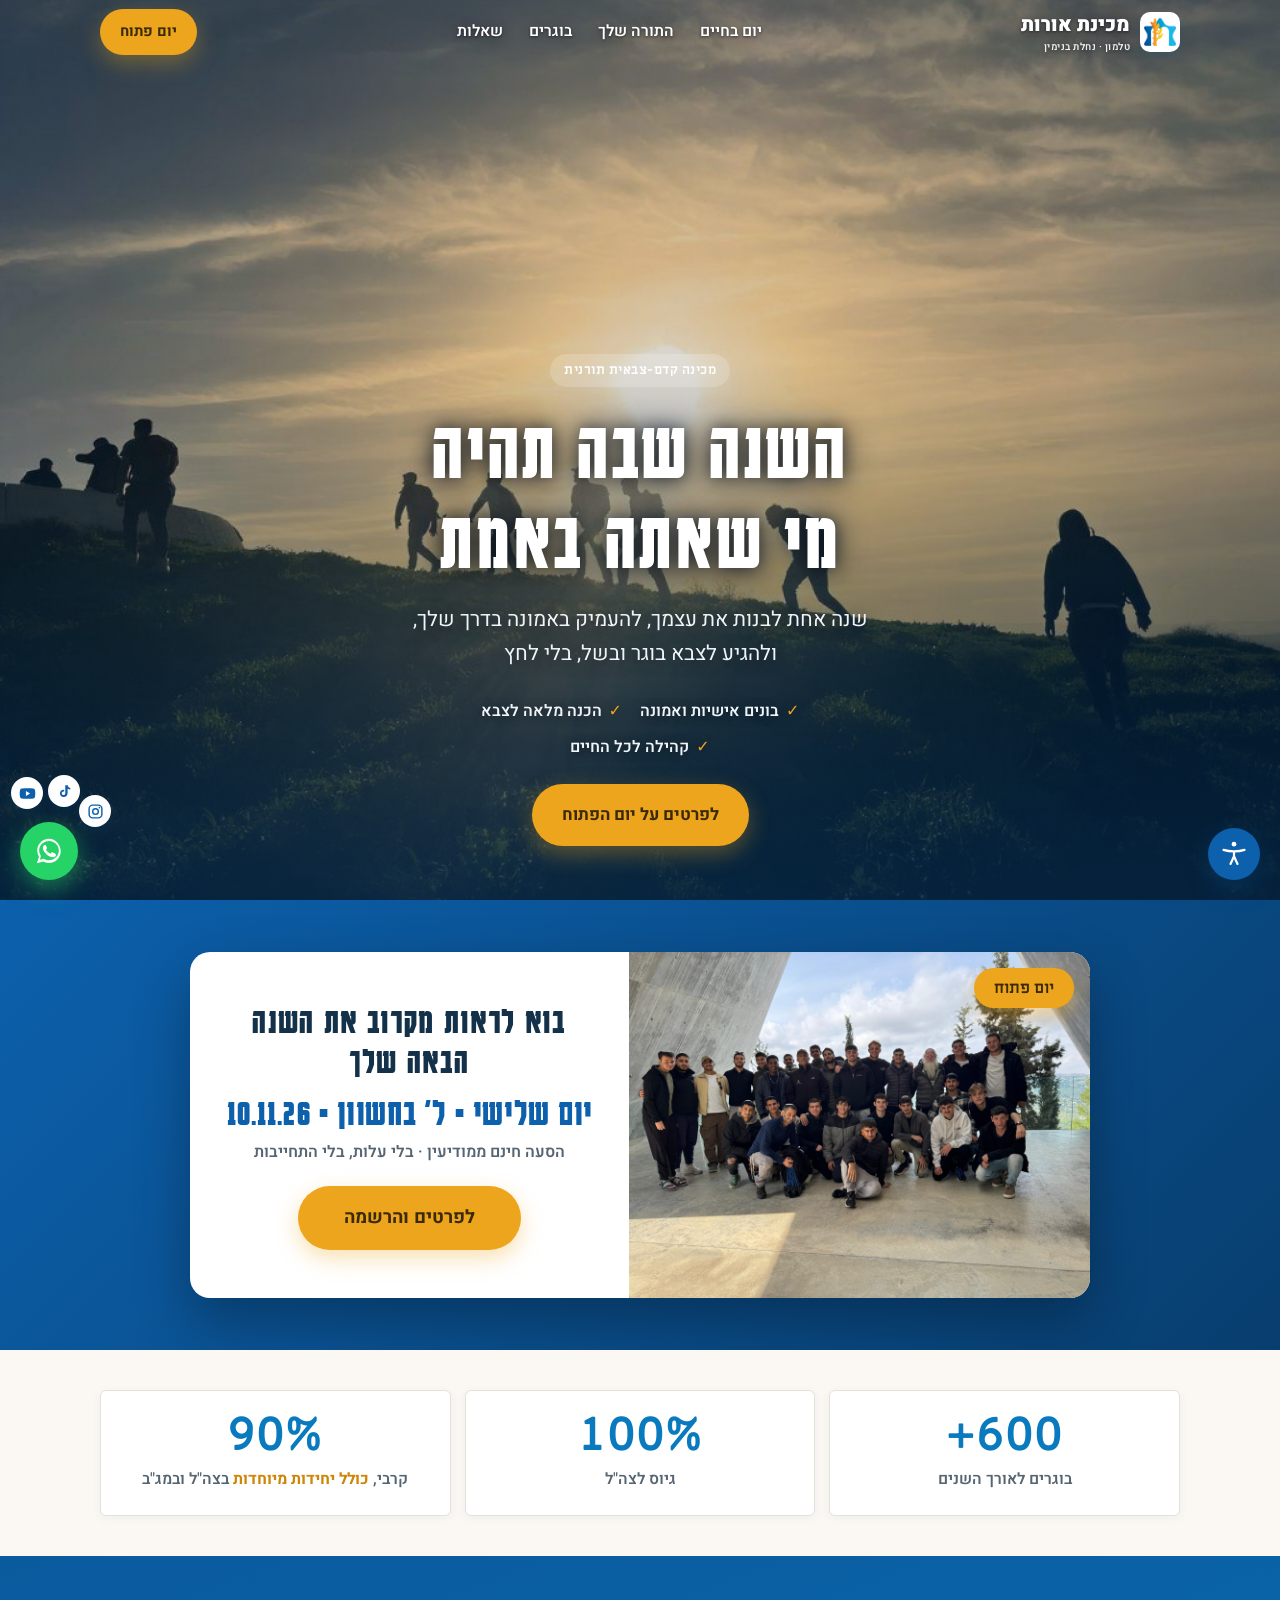
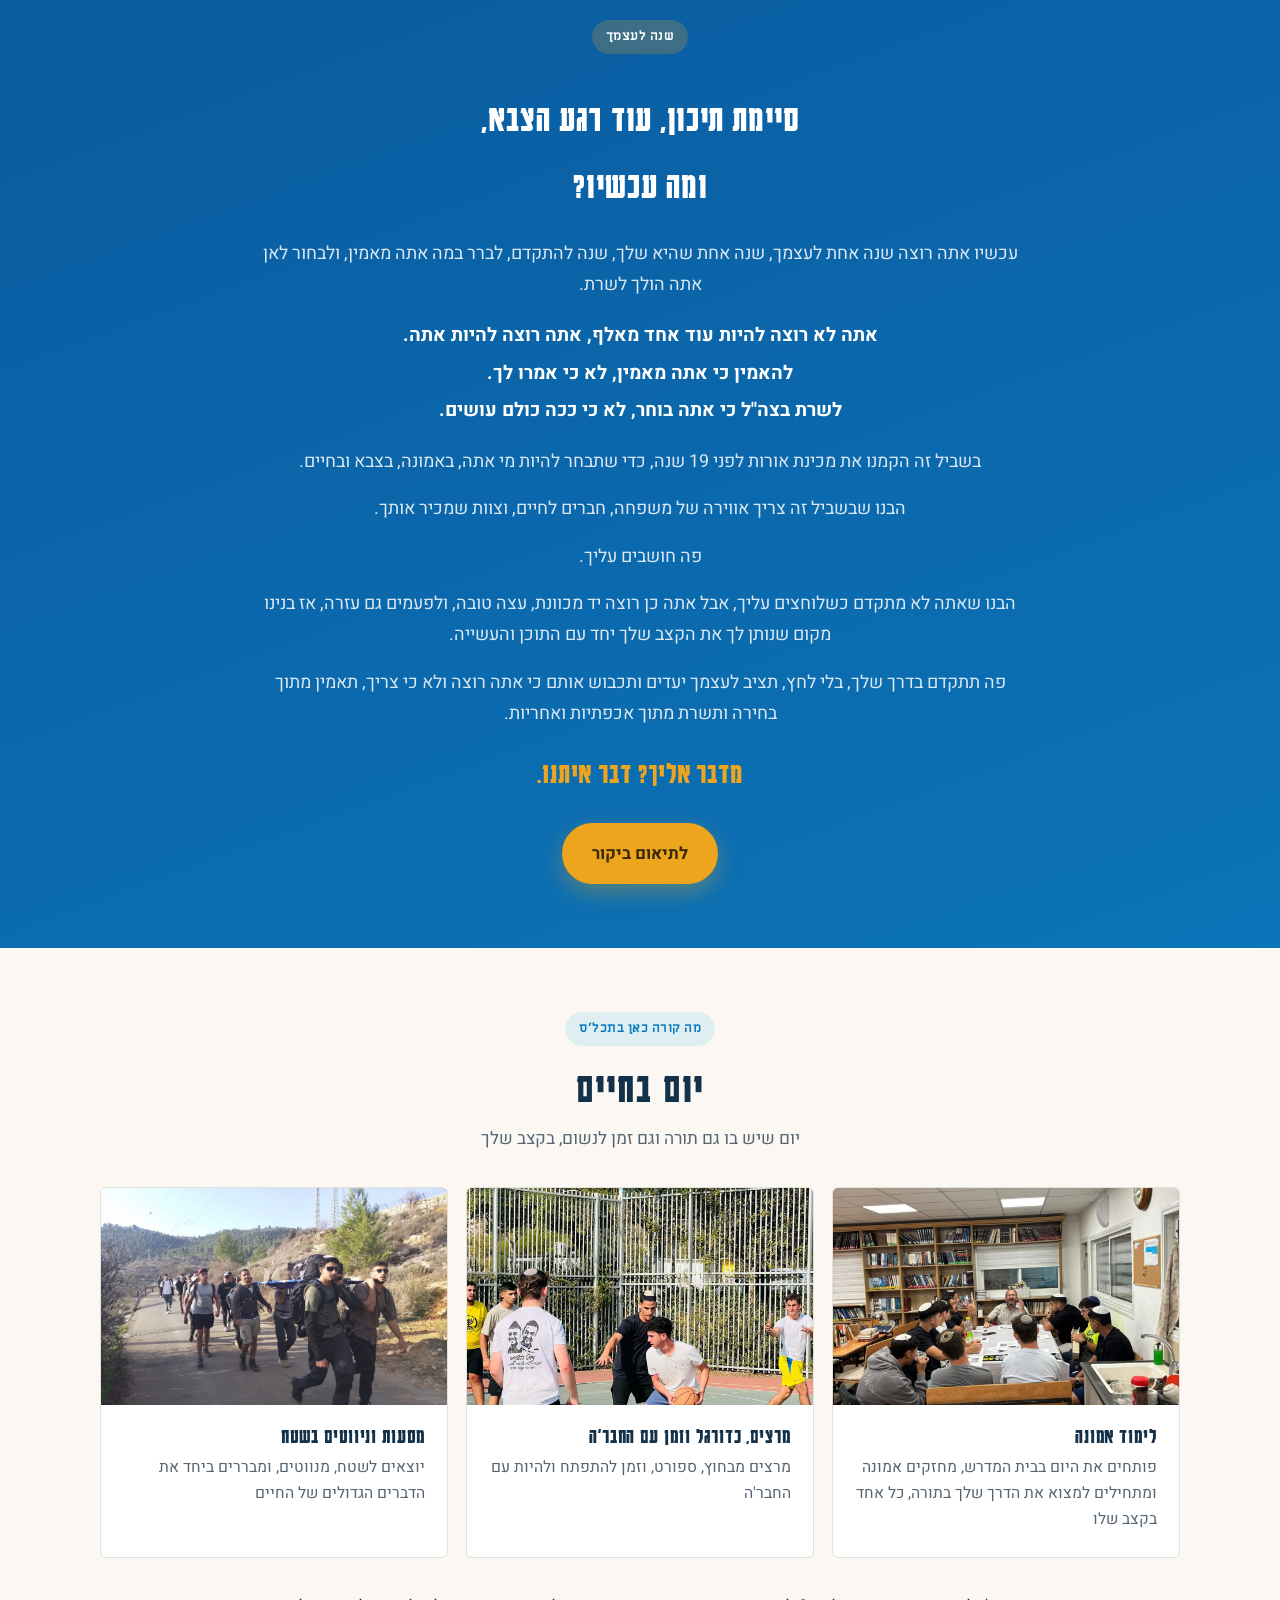
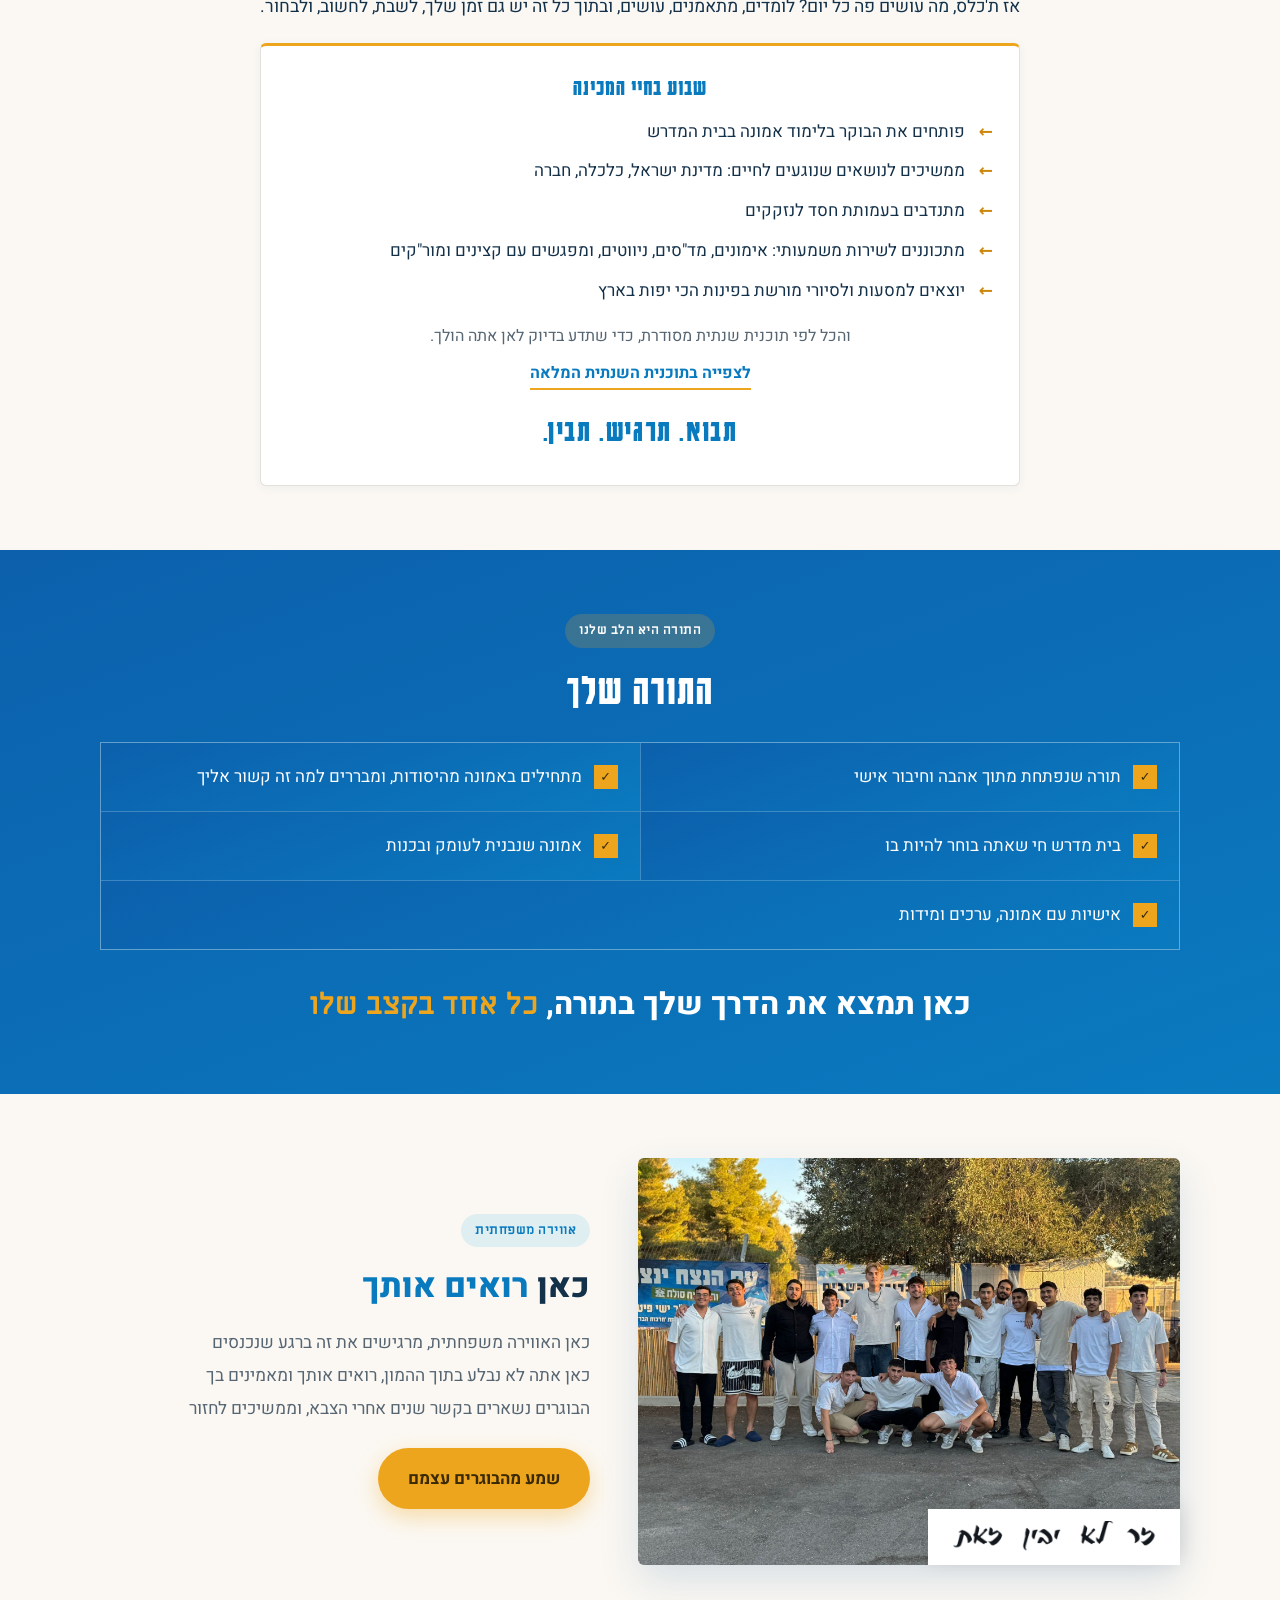
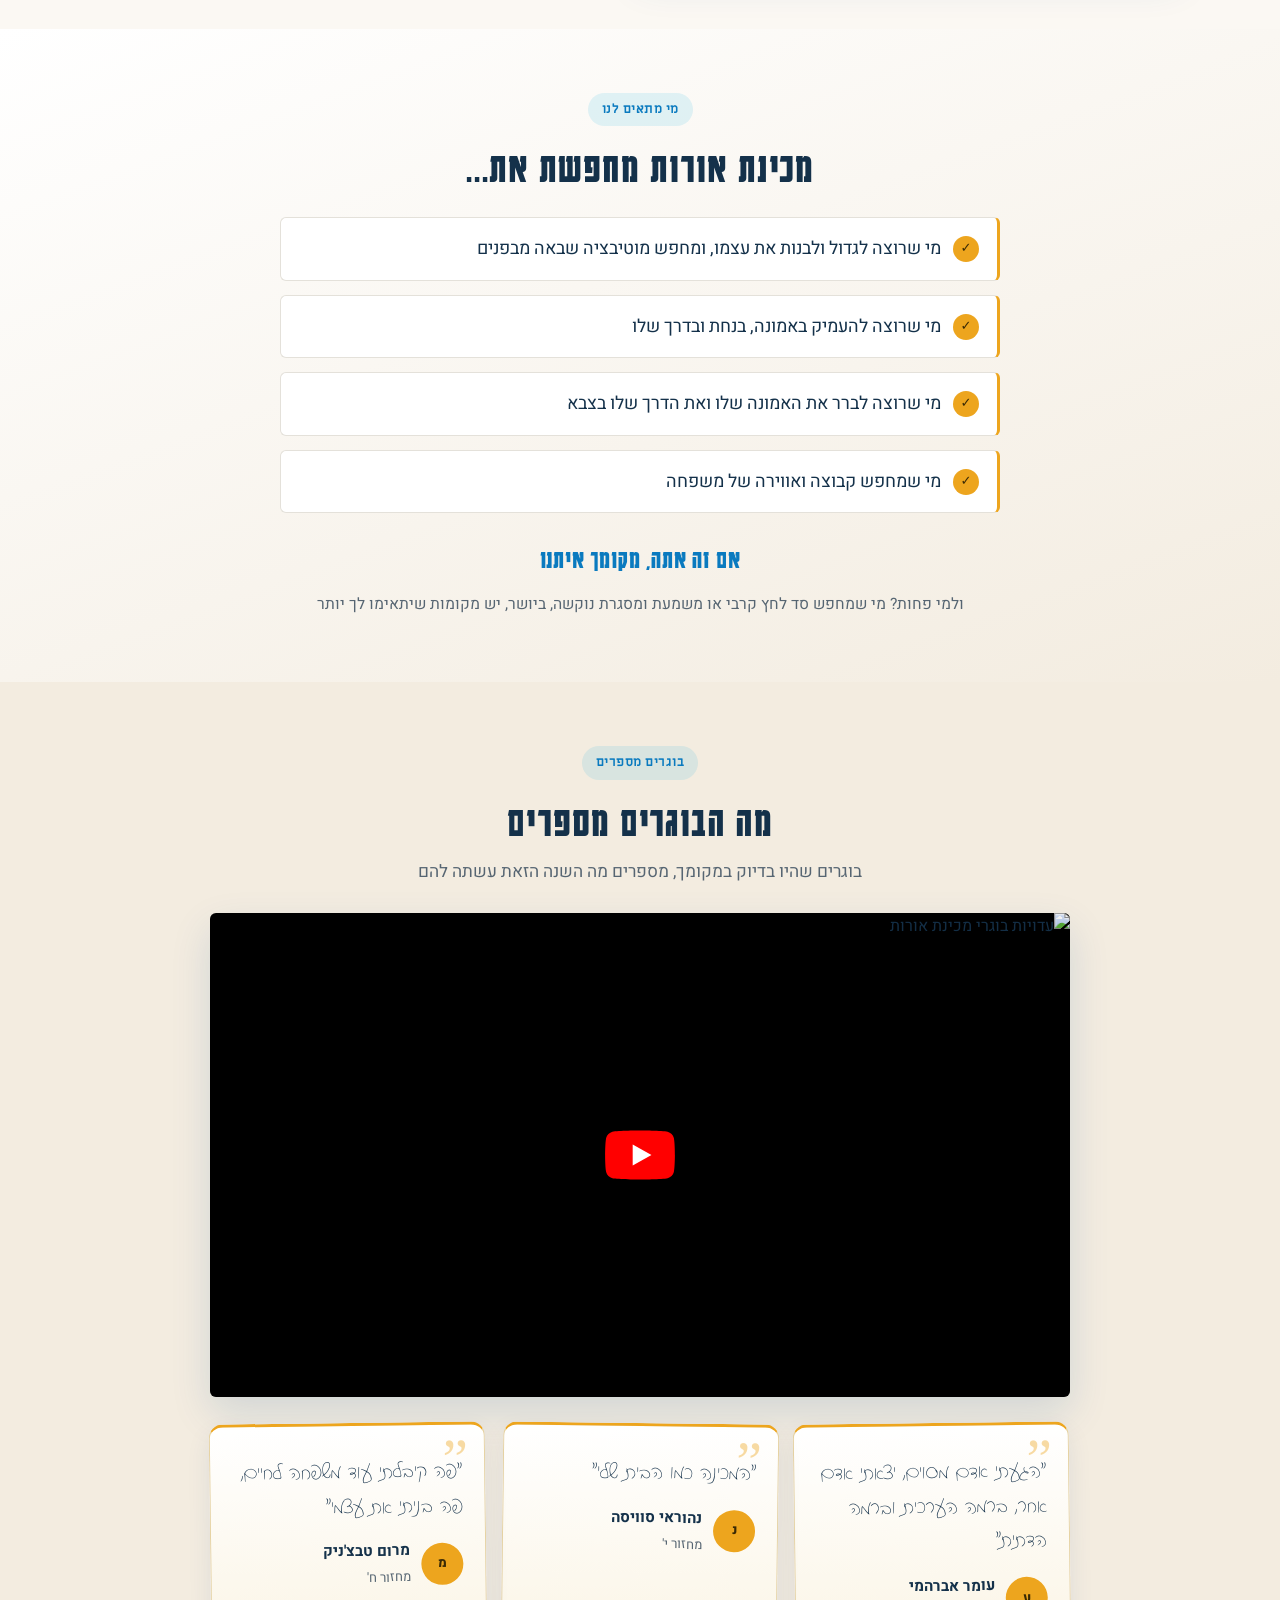
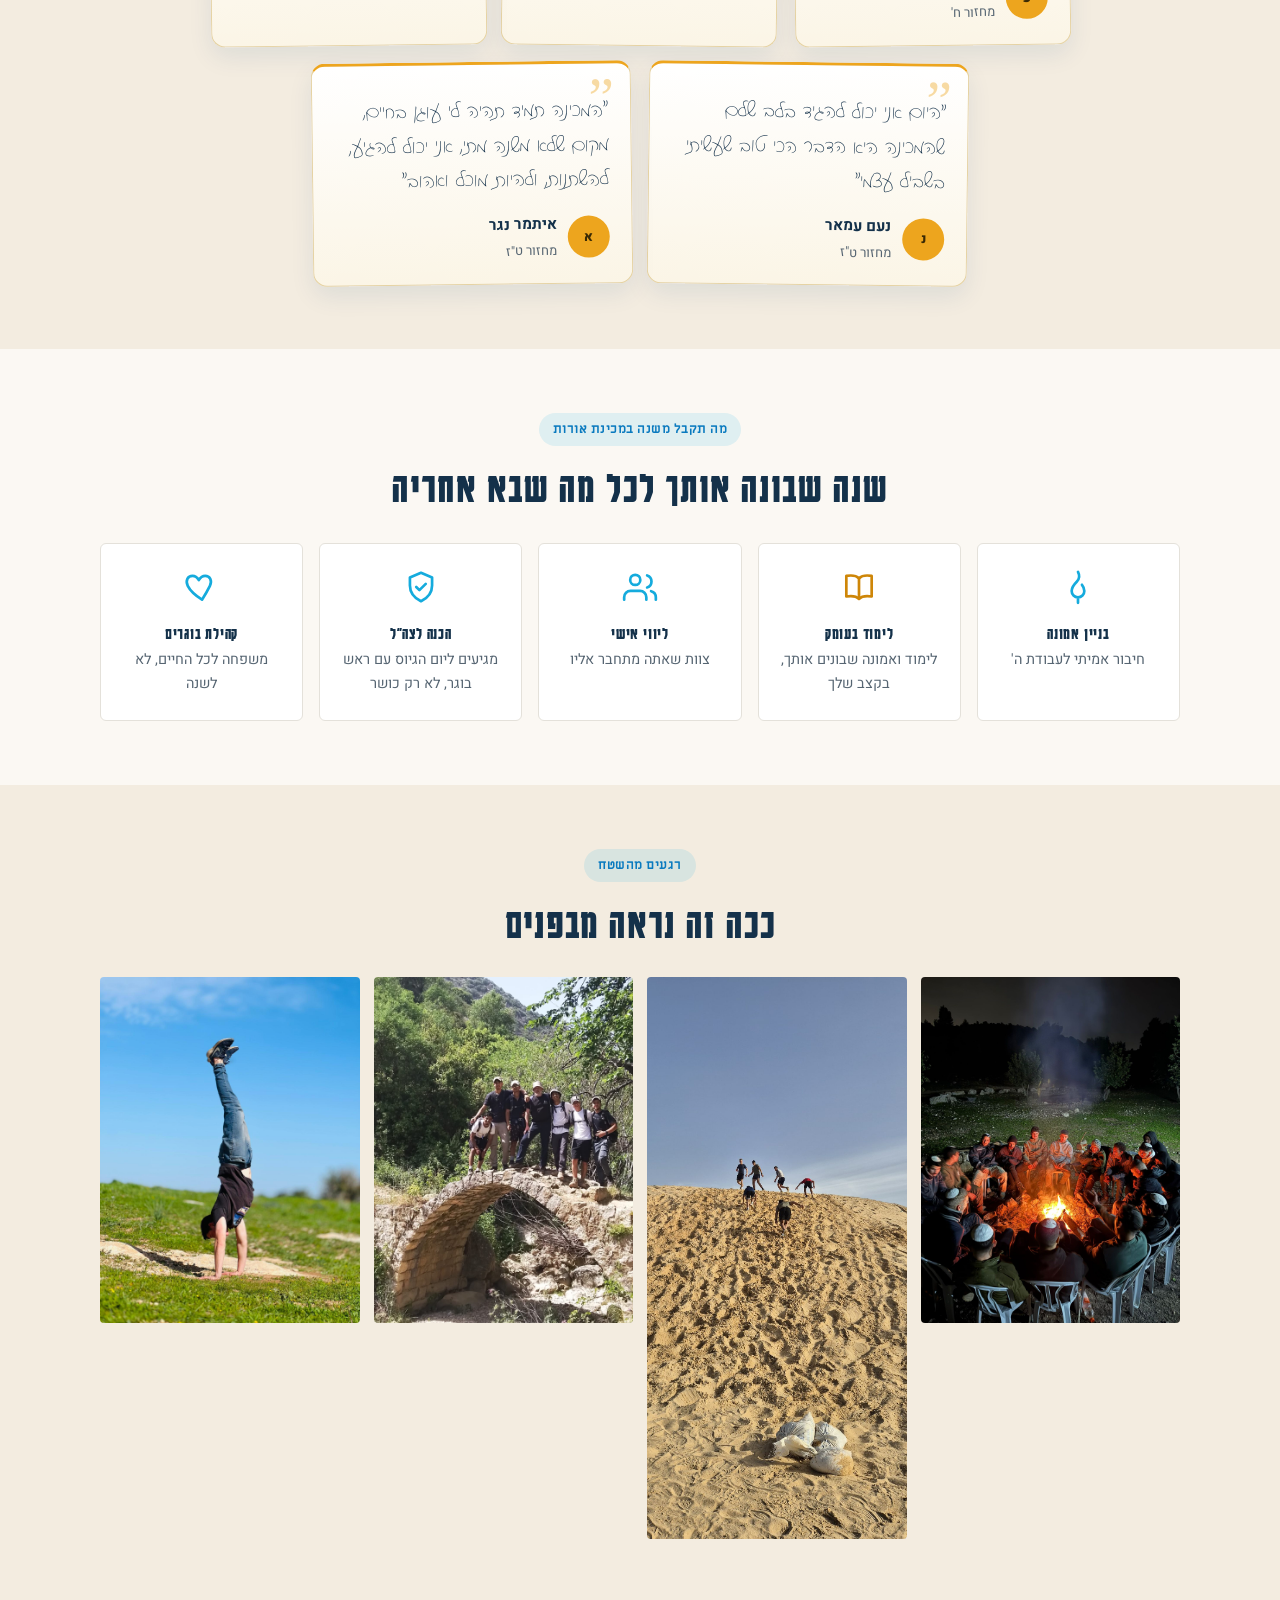
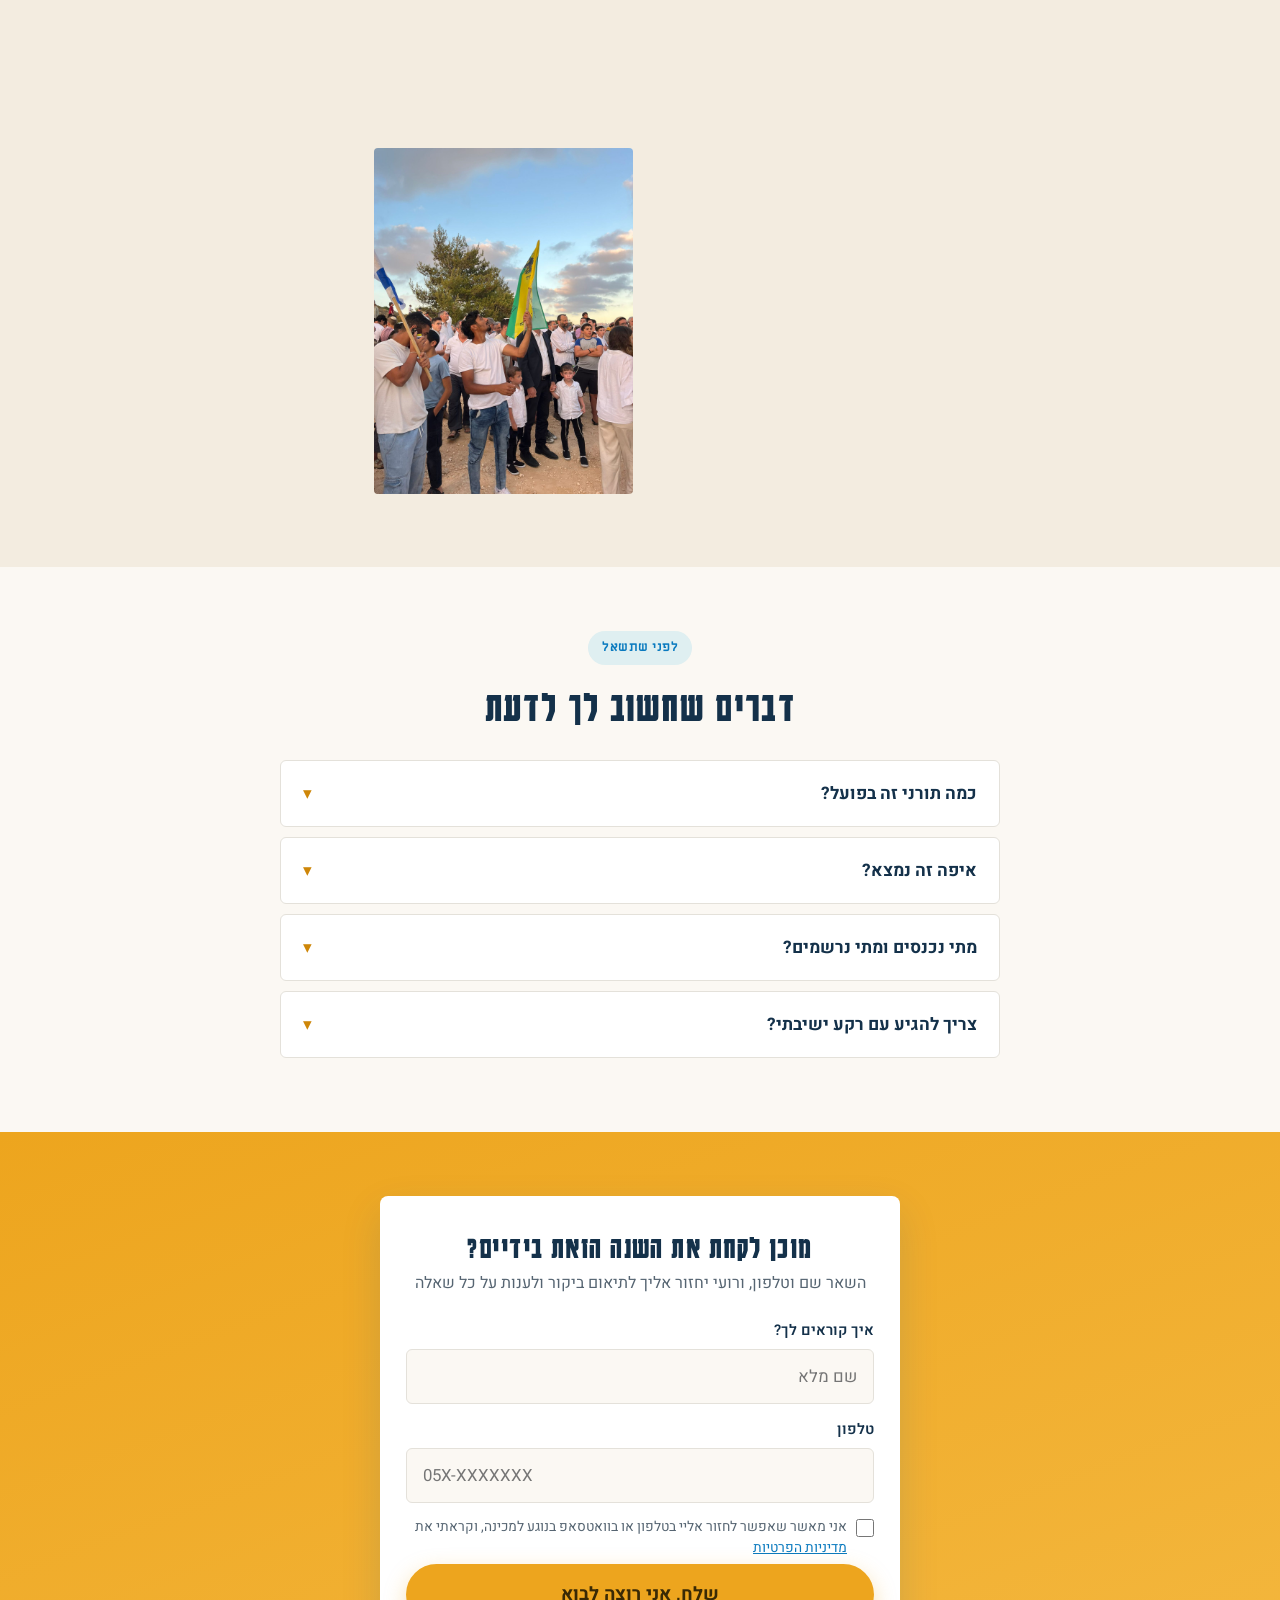
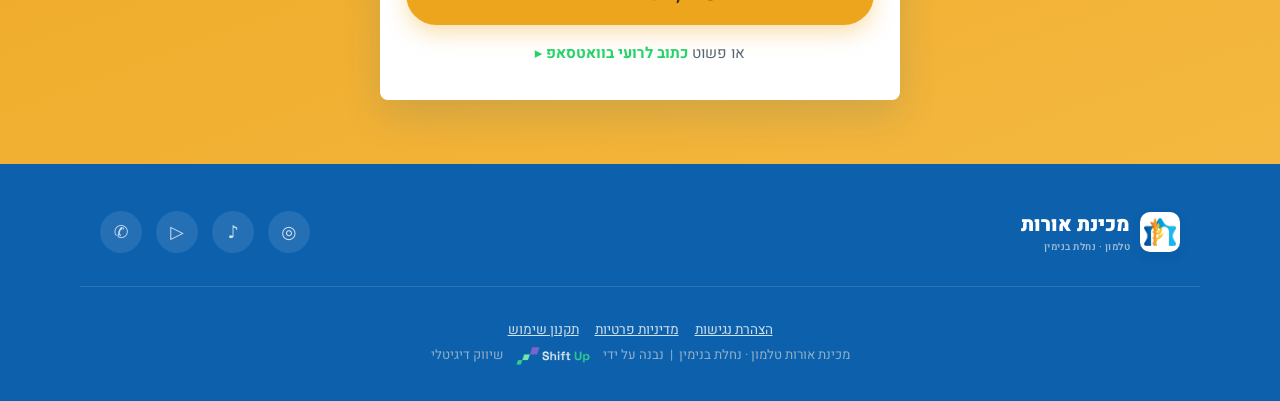
==== commit dc8a2b60: "index: consent in singular, remove banned word from image alt Co-Authored-By: Claude Opus 5.5 <norep" ====
--- a/index.html
+++ b/index.html
@@ -683,7 +683,7 @@
   <div class="wrap" style="margin-top:30px">
     <div class="gallery">
       <img loading="lazy" decoding="async" src="assets/img/g-fire.jpg" alt="מדורה בלילה">
-      <img loading="lazy" decoding="async" src="assets/img/atmosphere.jpg" alt="חבורה תחת עץ מול נוף">
+      <img loading="lazy" decoding="async" src="assets/img/atmosphere.jpg" alt="החבר'ה תחת עץ מול נוף">
       <img loading="lazy" decoding="async" src="assets/img/g-lecture.jpg" alt="מרצה אורח בבית המדרש">
       <img loading="lazy" decoding="async" src="assets/img/g-dune.jpg" alt="טיפוס בשטח">
       <img loading="lazy" decoding="async" src="assets/img/g-basket.jpg" alt="משחק כדורסל">
@@ -723,7 +723,7 @@
         <form id="leadForm" novalidate>
           <div class="field"><label for="name">איך קוראים לך?</label><input id="name" name="name" type="text" placeholder="שם מלא" required aria-required="true" aria-describedby="name-err"><span id="name-err" class="err" role="alert" hidden>נא למלא שם מלא</span></div>
           <div class="field"><label for="phone">טלפון</label><input id="phone" name="phone" type="tel" inputmode="tel" dir="ltr" placeholder="05X-XXXXXXX" required aria-required="true" aria-describedby="phone-err"><span id="phone-err" class="err" role="alert" hidden>נא למלא מספר טלפון תקין (10 ספרות)</span></div>
-          <label class="consent" for="consent"><input type="checkbox" id="consent" required aria-required="true"><span>אני מאשר/ת שאפשר לחזור אליי בטלפון או בוואטסאפ בנוגע למכינה, וקראתי את <a href="privacy.html" target="_blank" rel="noopener">מדיניות הפרטיות</a></span></label>
+          <label class="consent" for="consent"><input type="checkbox" id="consent" required aria-required="true"><span>אני מאשר שאפשר לחזור אליי בטלפון או בוואטסאפ בנוגע למכינה, וקראתי את <a href="privacy.html" target="_blank" rel="noopener">מדיניות הפרטיות</a></span></label>
           <span id="consent-err" class="consent-err" role="alert" hidden>יש לאשר את מדיניות הפרטיות כדי לשלוח</span>
           <button type="submit" class="btn btn-gold">שלח, אני רוצה לבוא</button>
         </form>
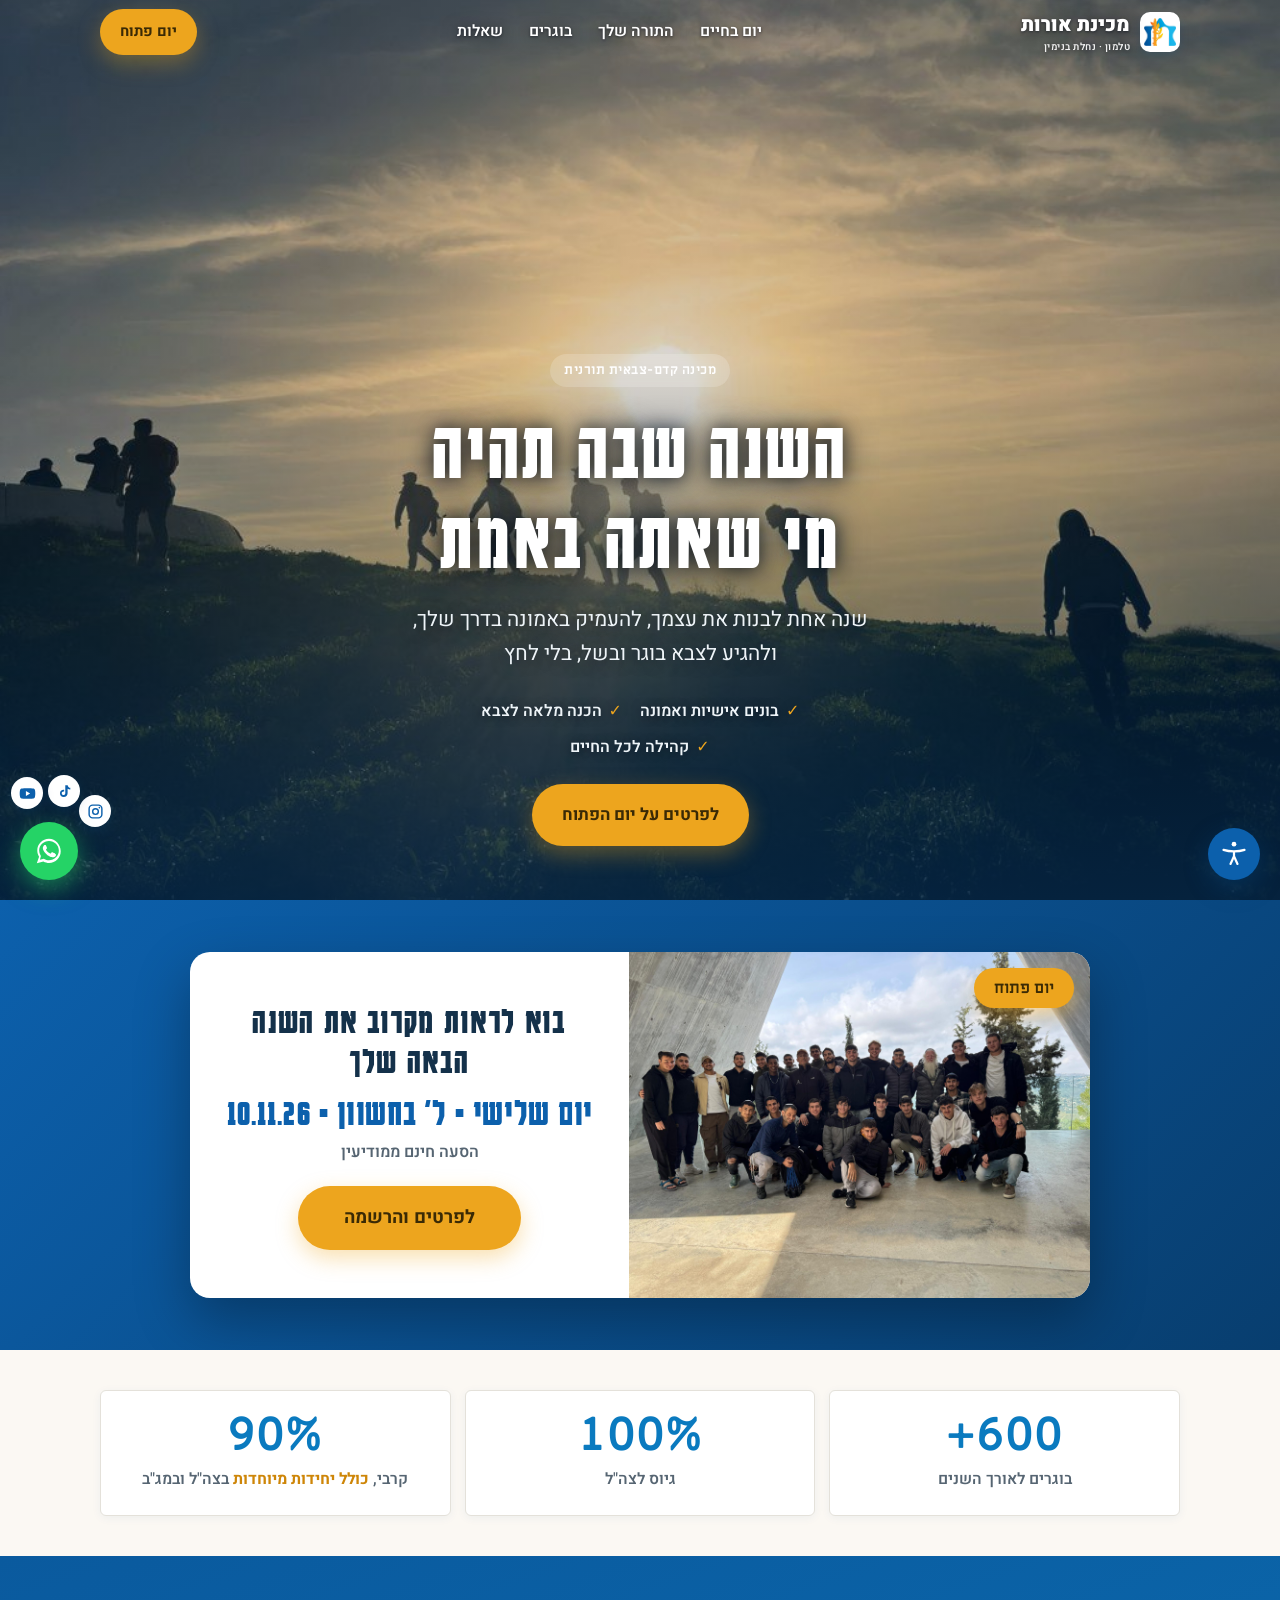
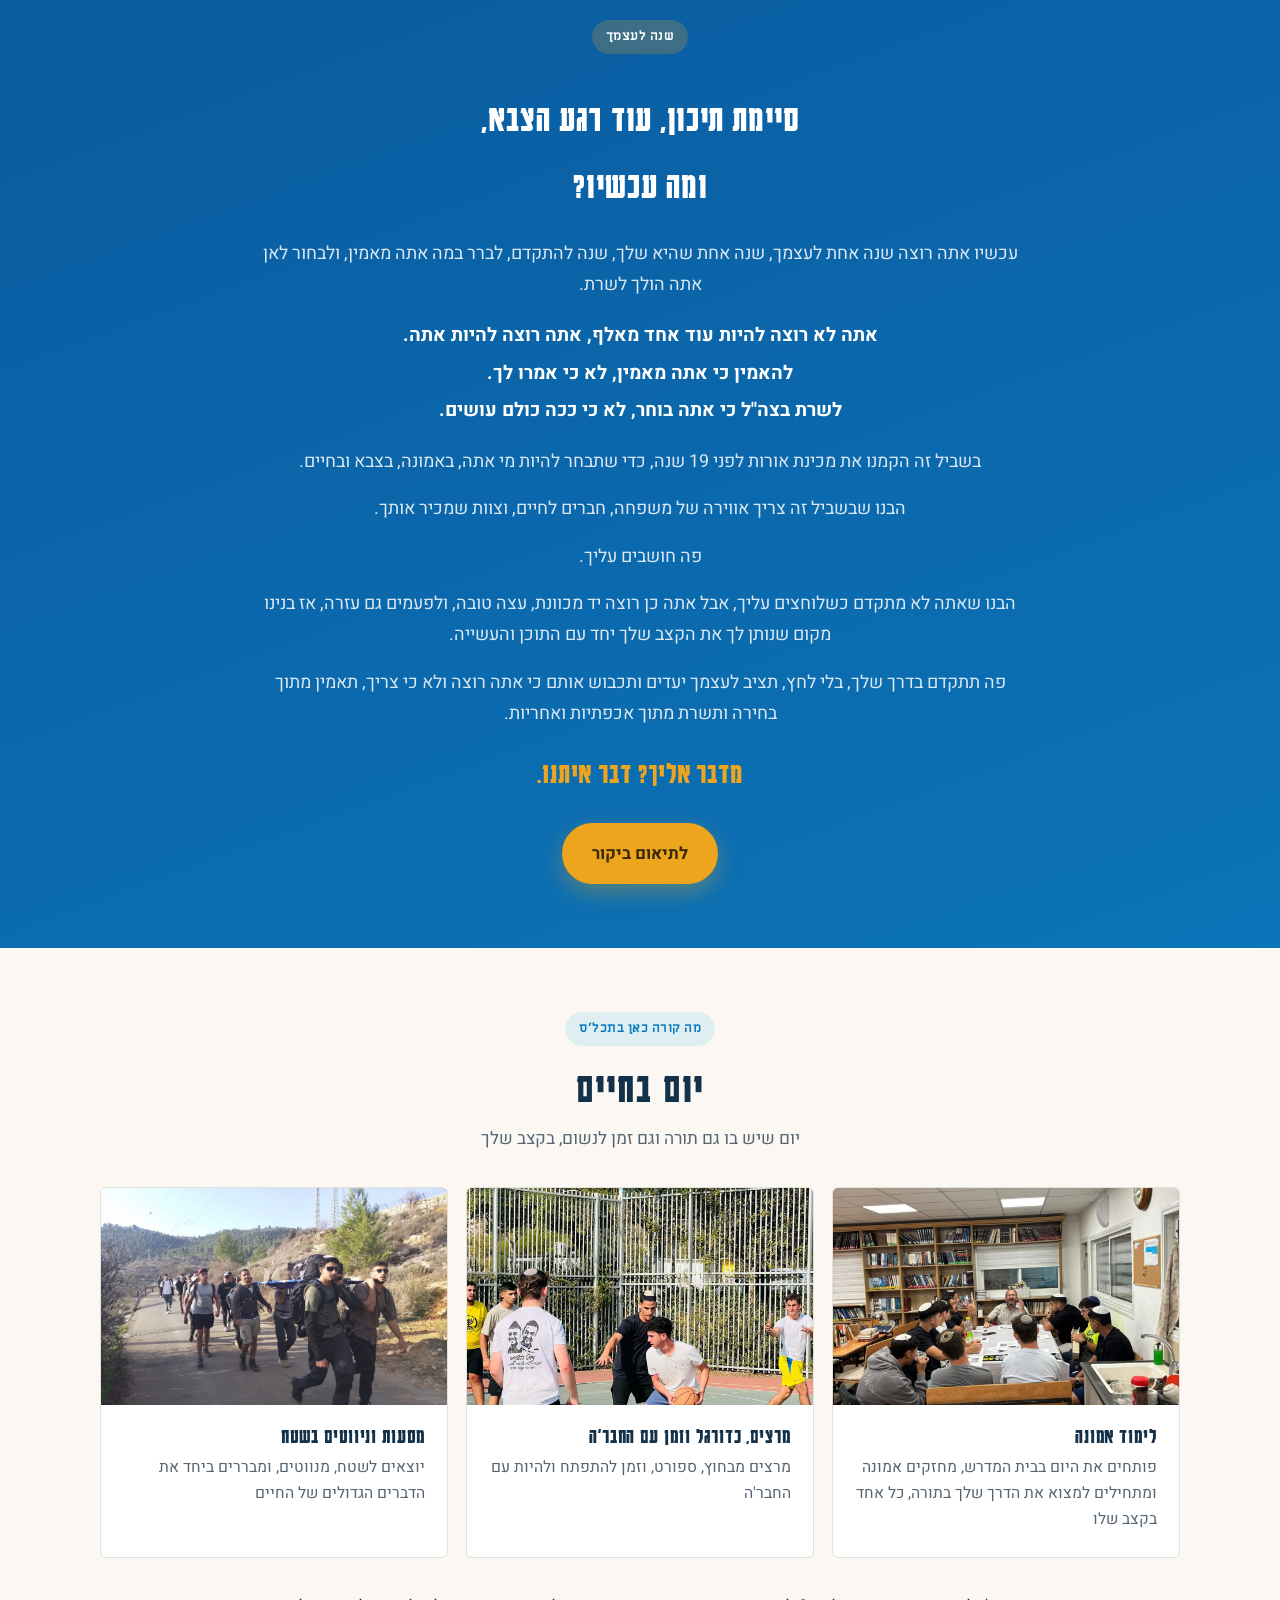
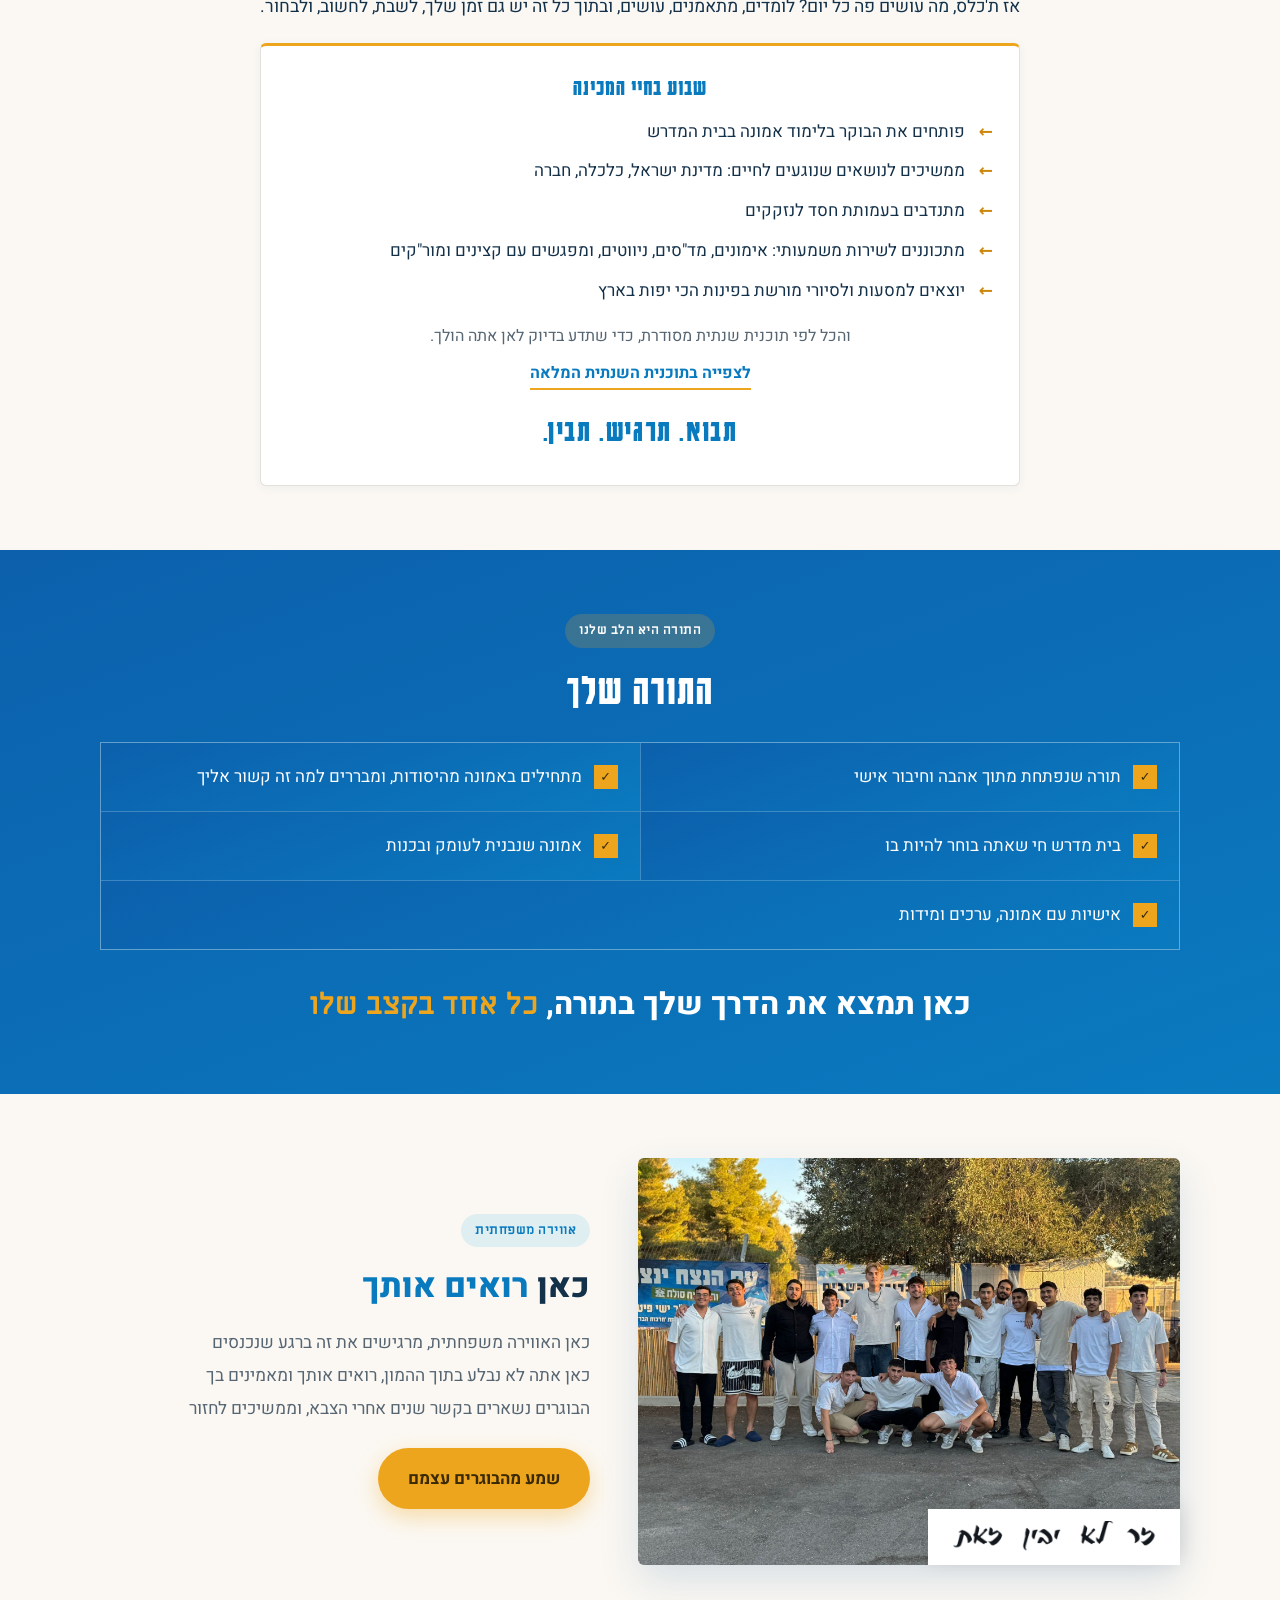
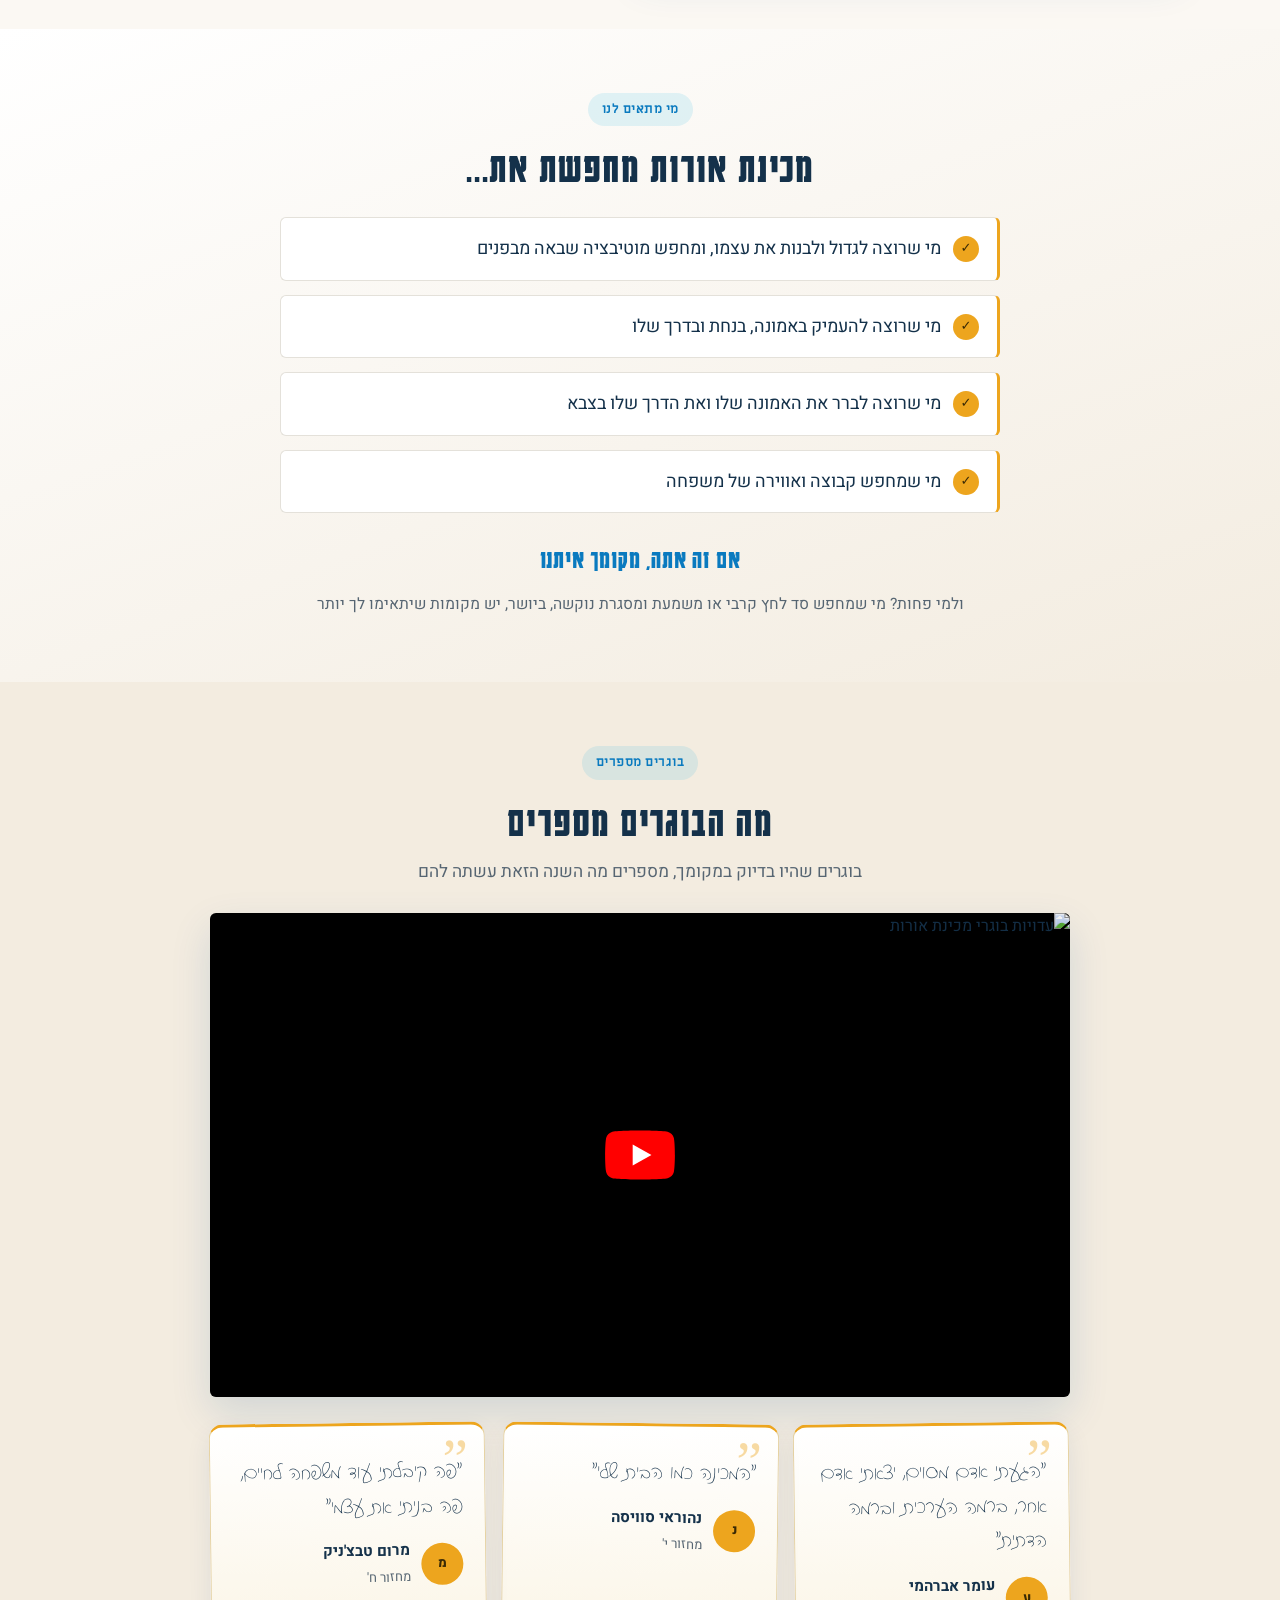
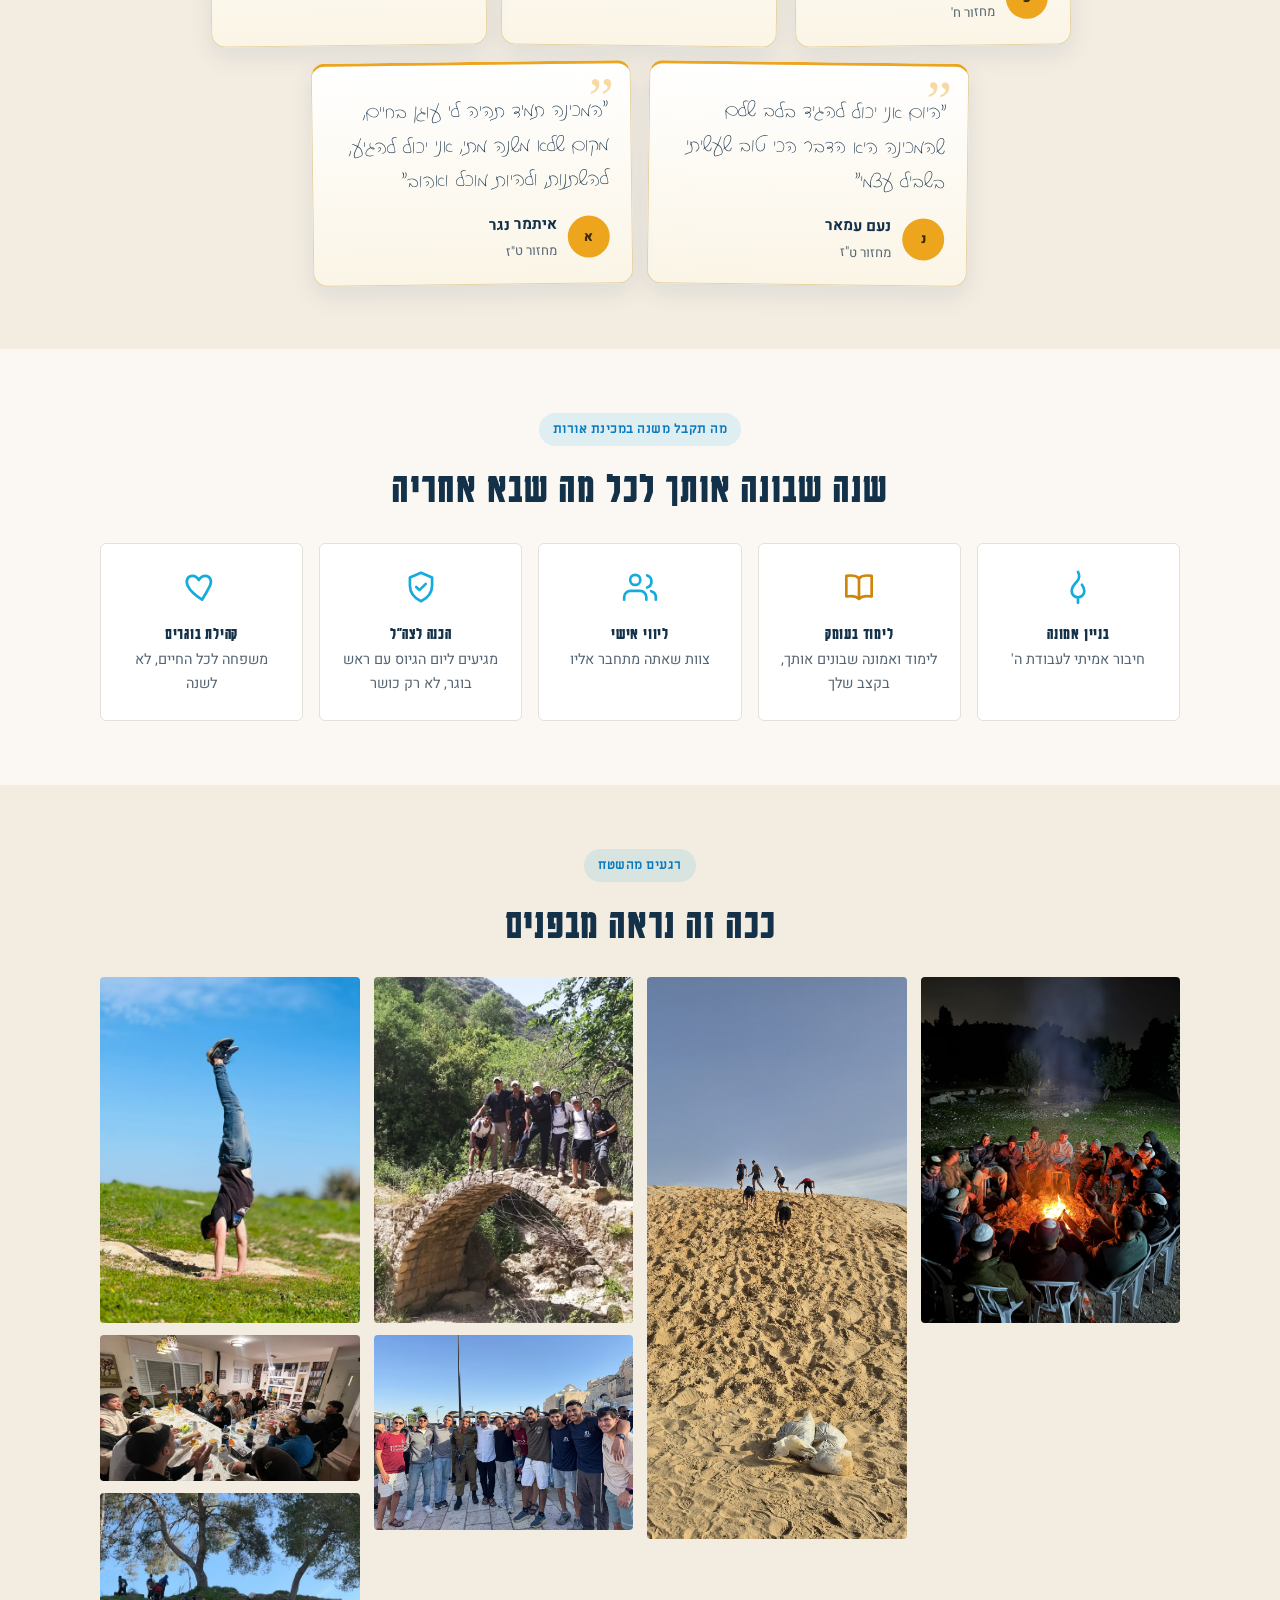
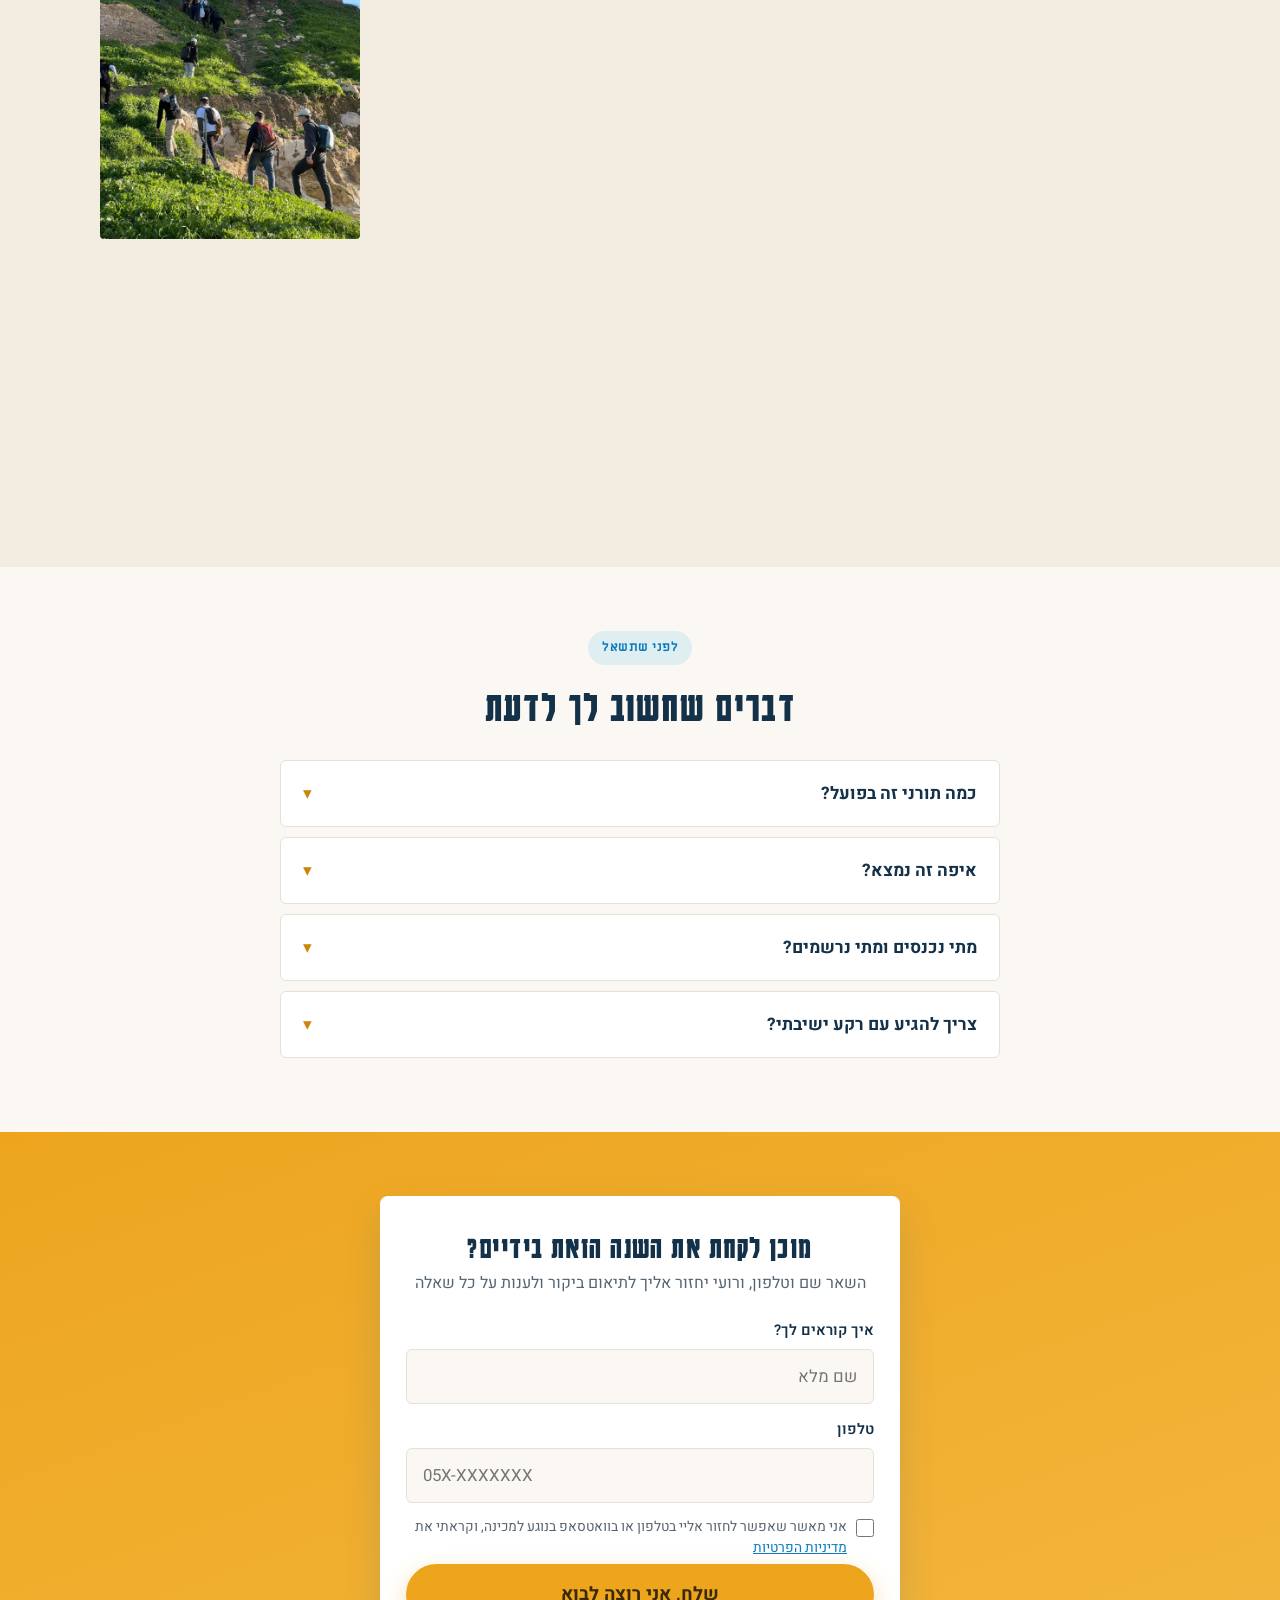
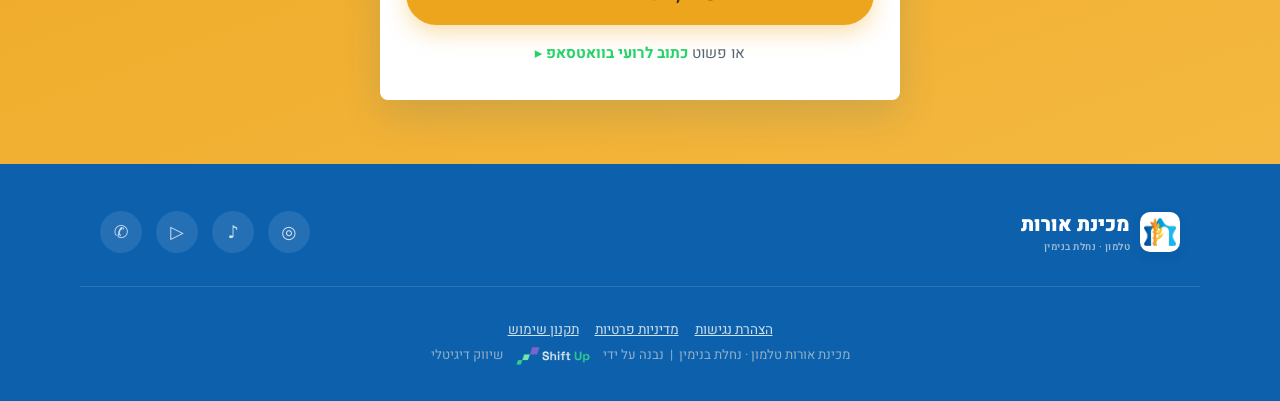
==== commit f29ad6e6: "index: drop 'no cost, no commitment' from open day banner Co-Authored-By: Claude Opus 5.5 <noreply@a" ====
--- a/index.html
+++ b/index.html
@@ -495,7 +495,7 @@
       <div class="od-body">
         <h2>בוא לראות מקרוב את השנה הבאה שלך</h2>
         <p class="od-date">יום שלישי · ל׳ בחשוון · 10.11.26</p>
-        <p class="od-sub">הסעה חינם ממודיעין · בלי עלות, בלי התחייבות</p>
+        <p class="od-sub">הסעה חינם ממודיעין</p>
         <a href="yom-patuach.html" class="btn btn-gold od-cta">לפרטים והרשמה</a>
       </div>
     </div>
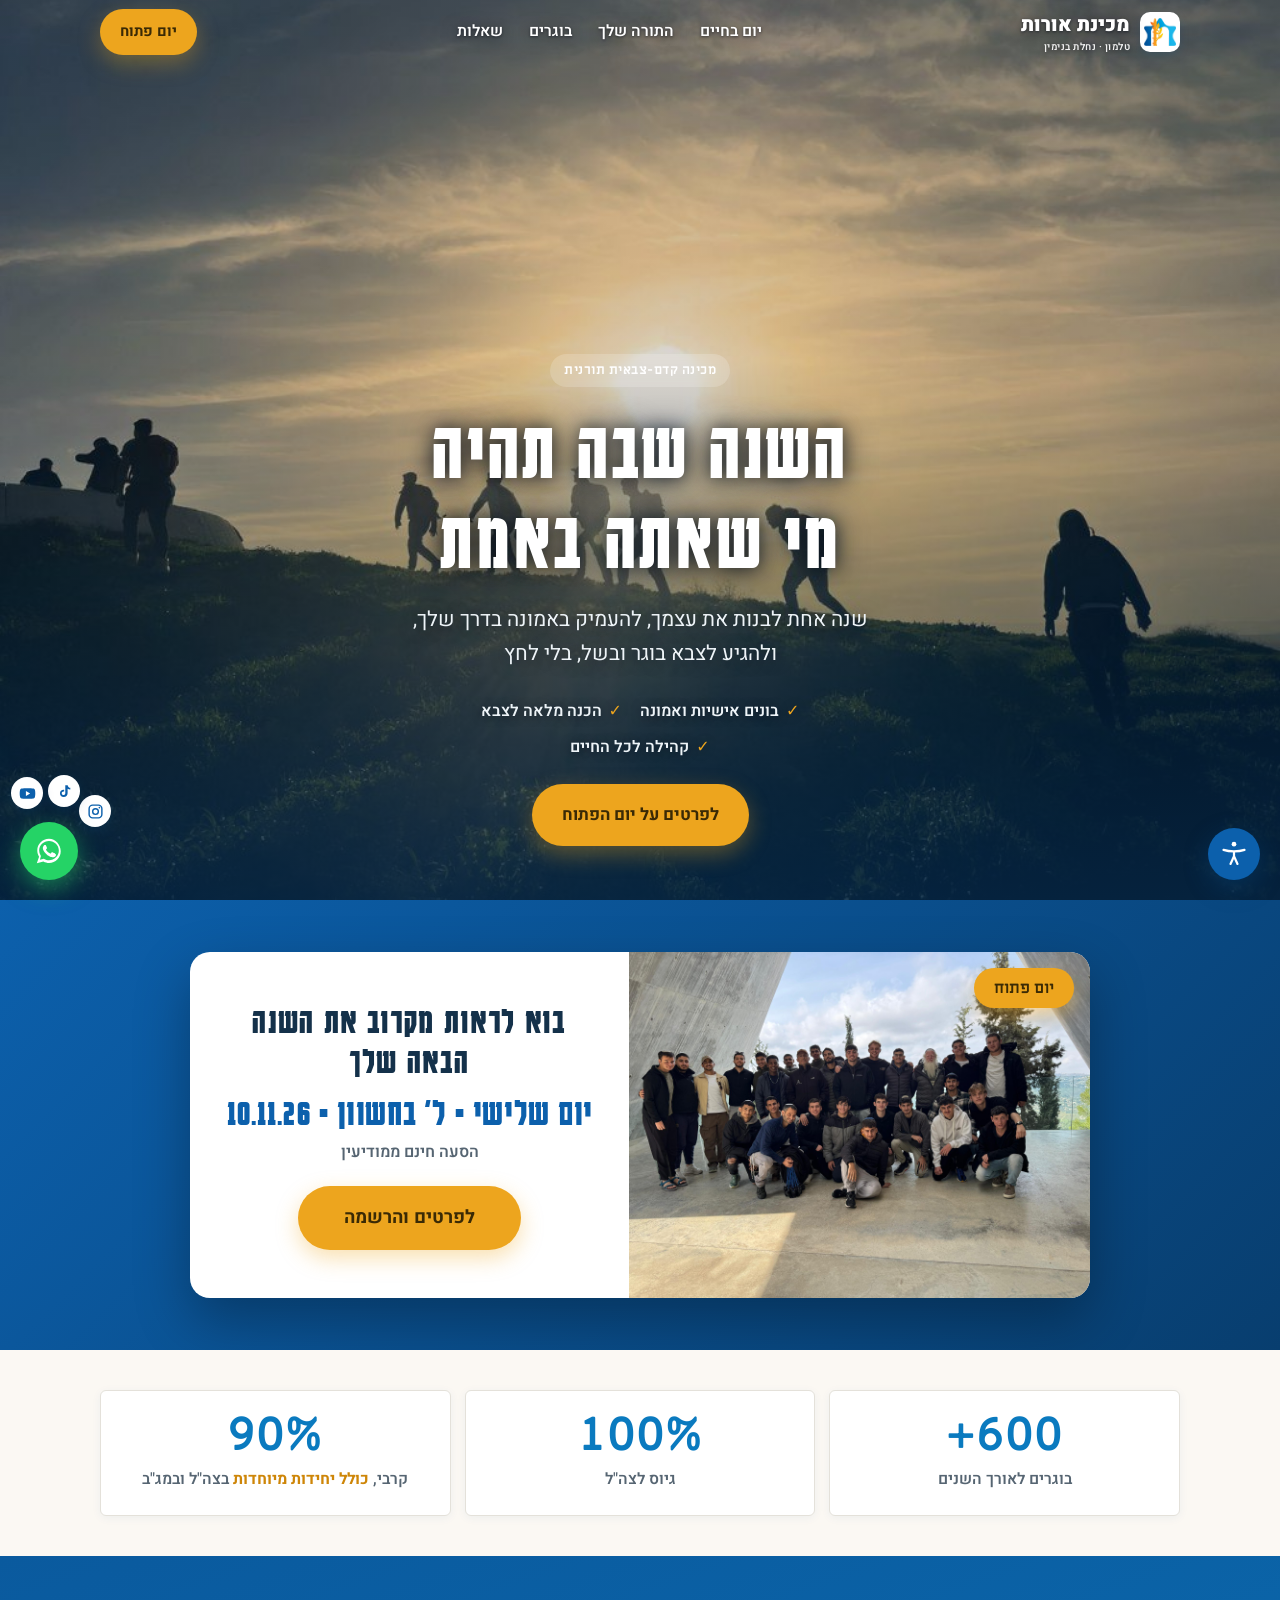
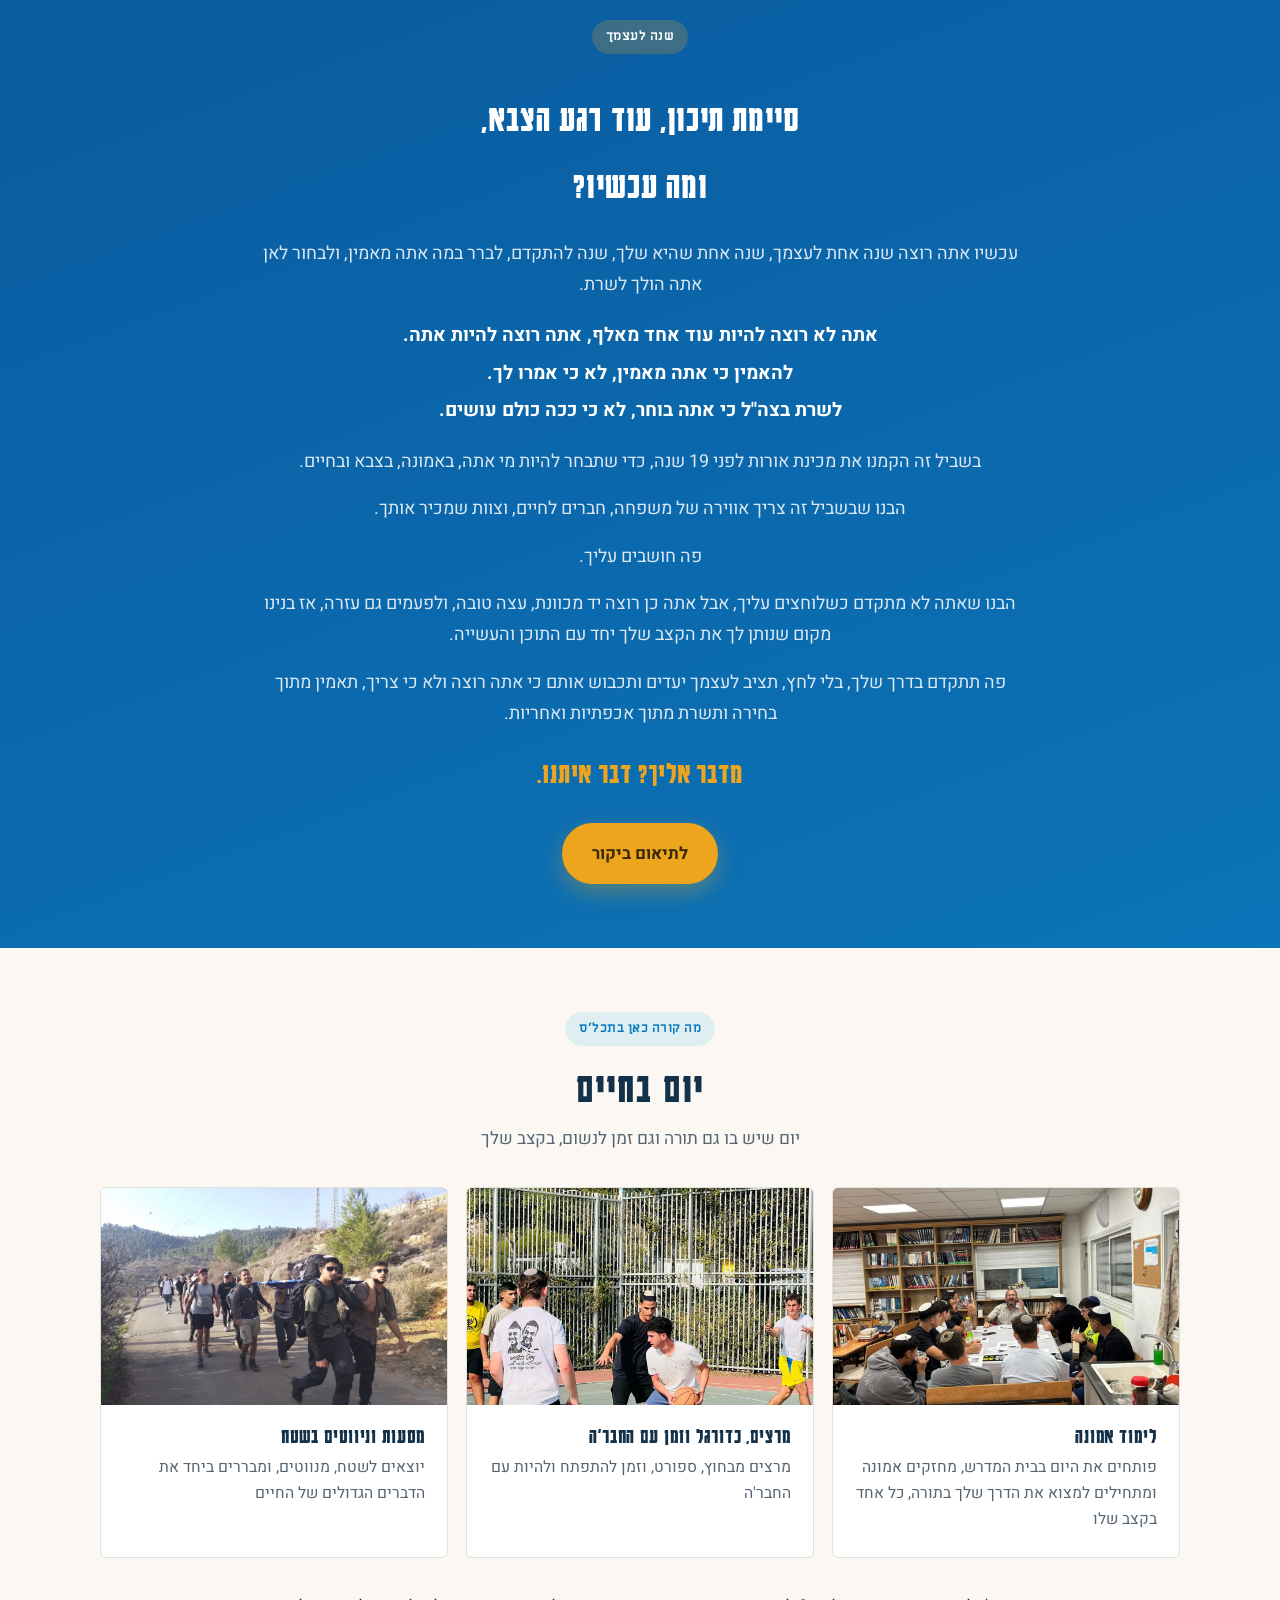
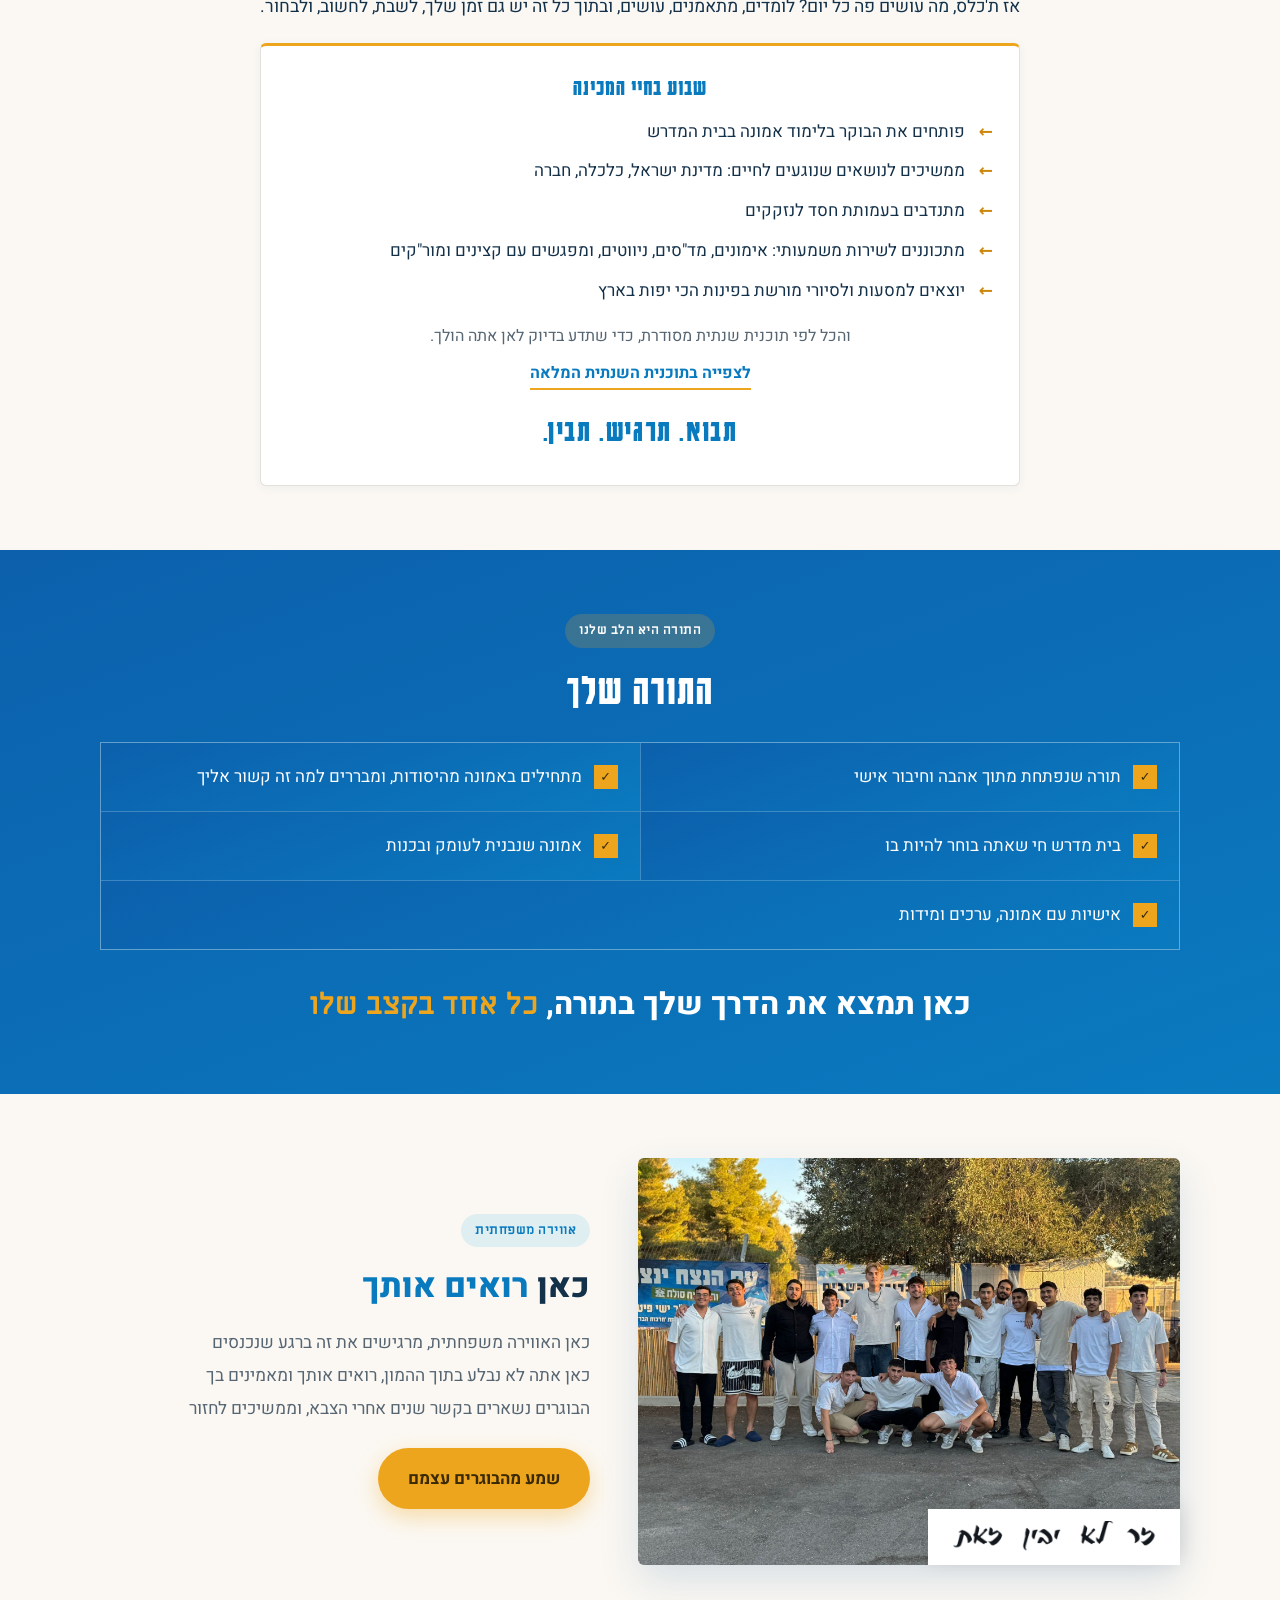
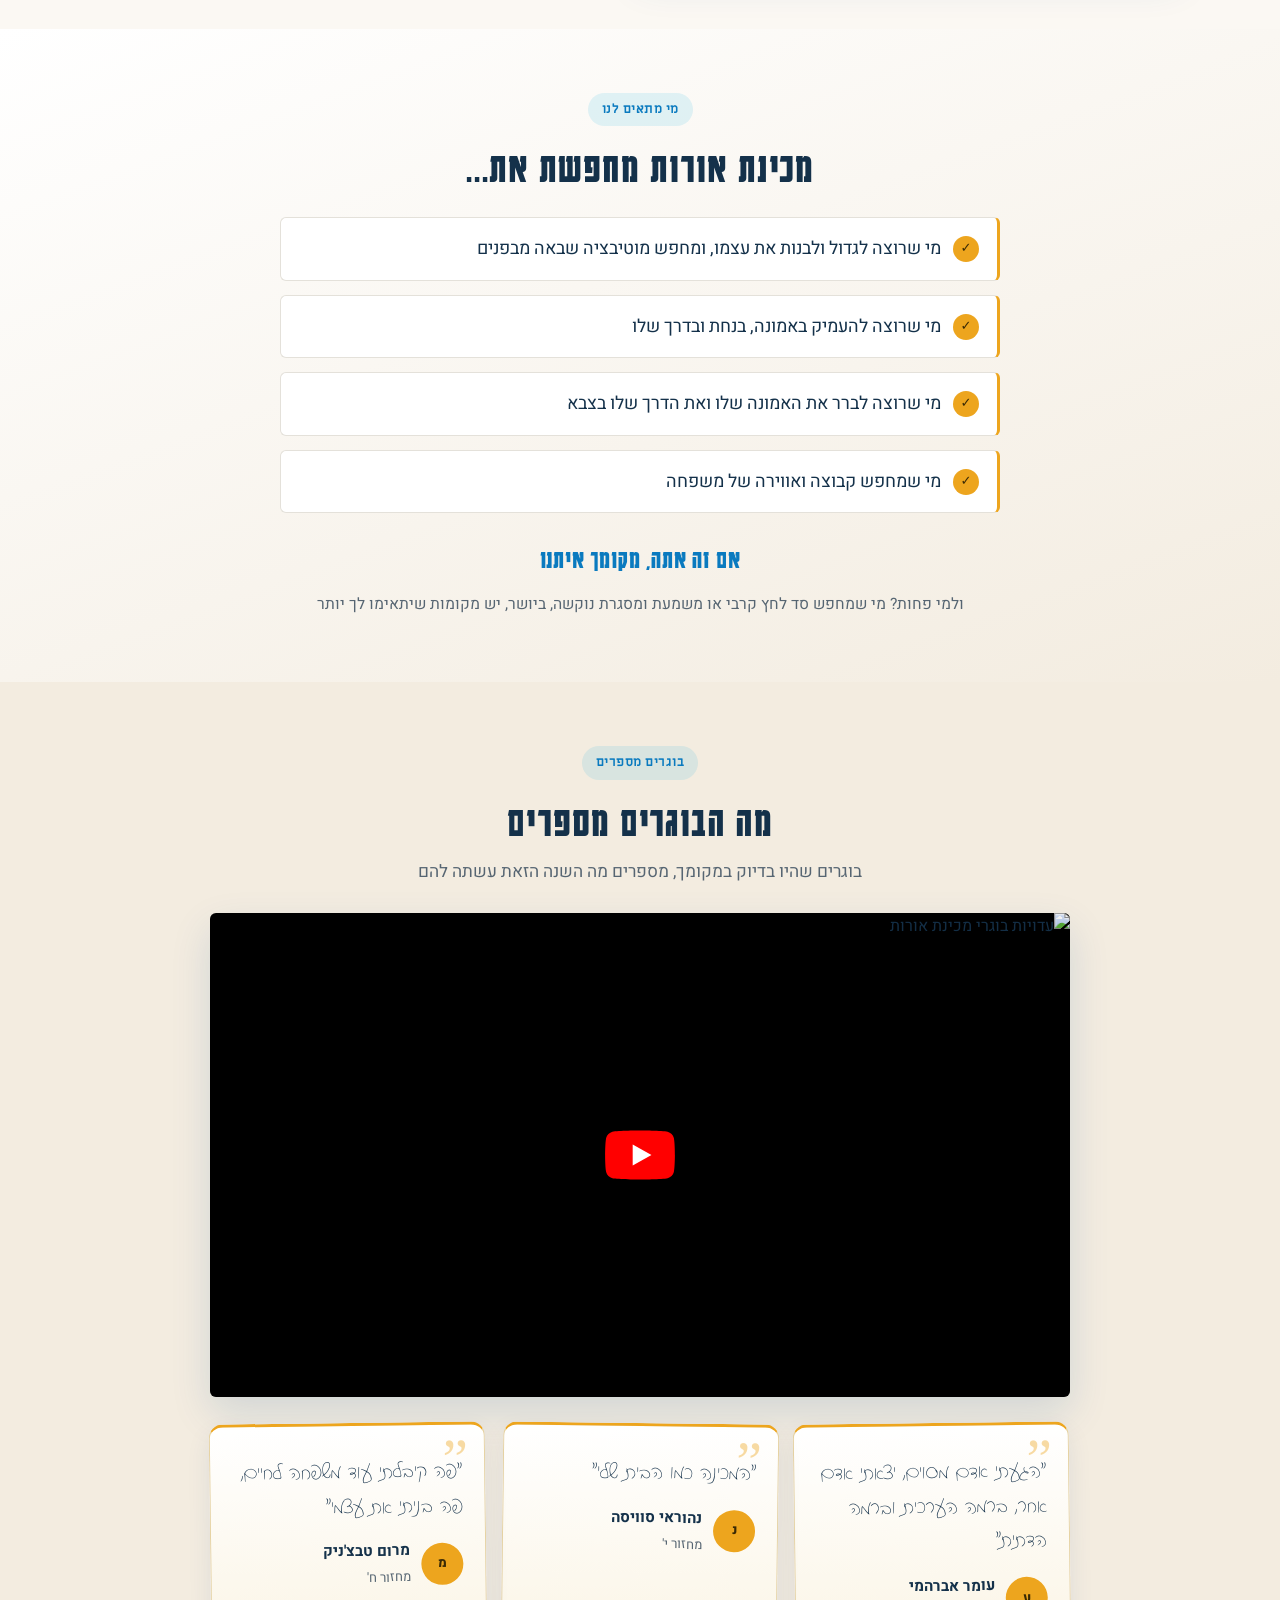
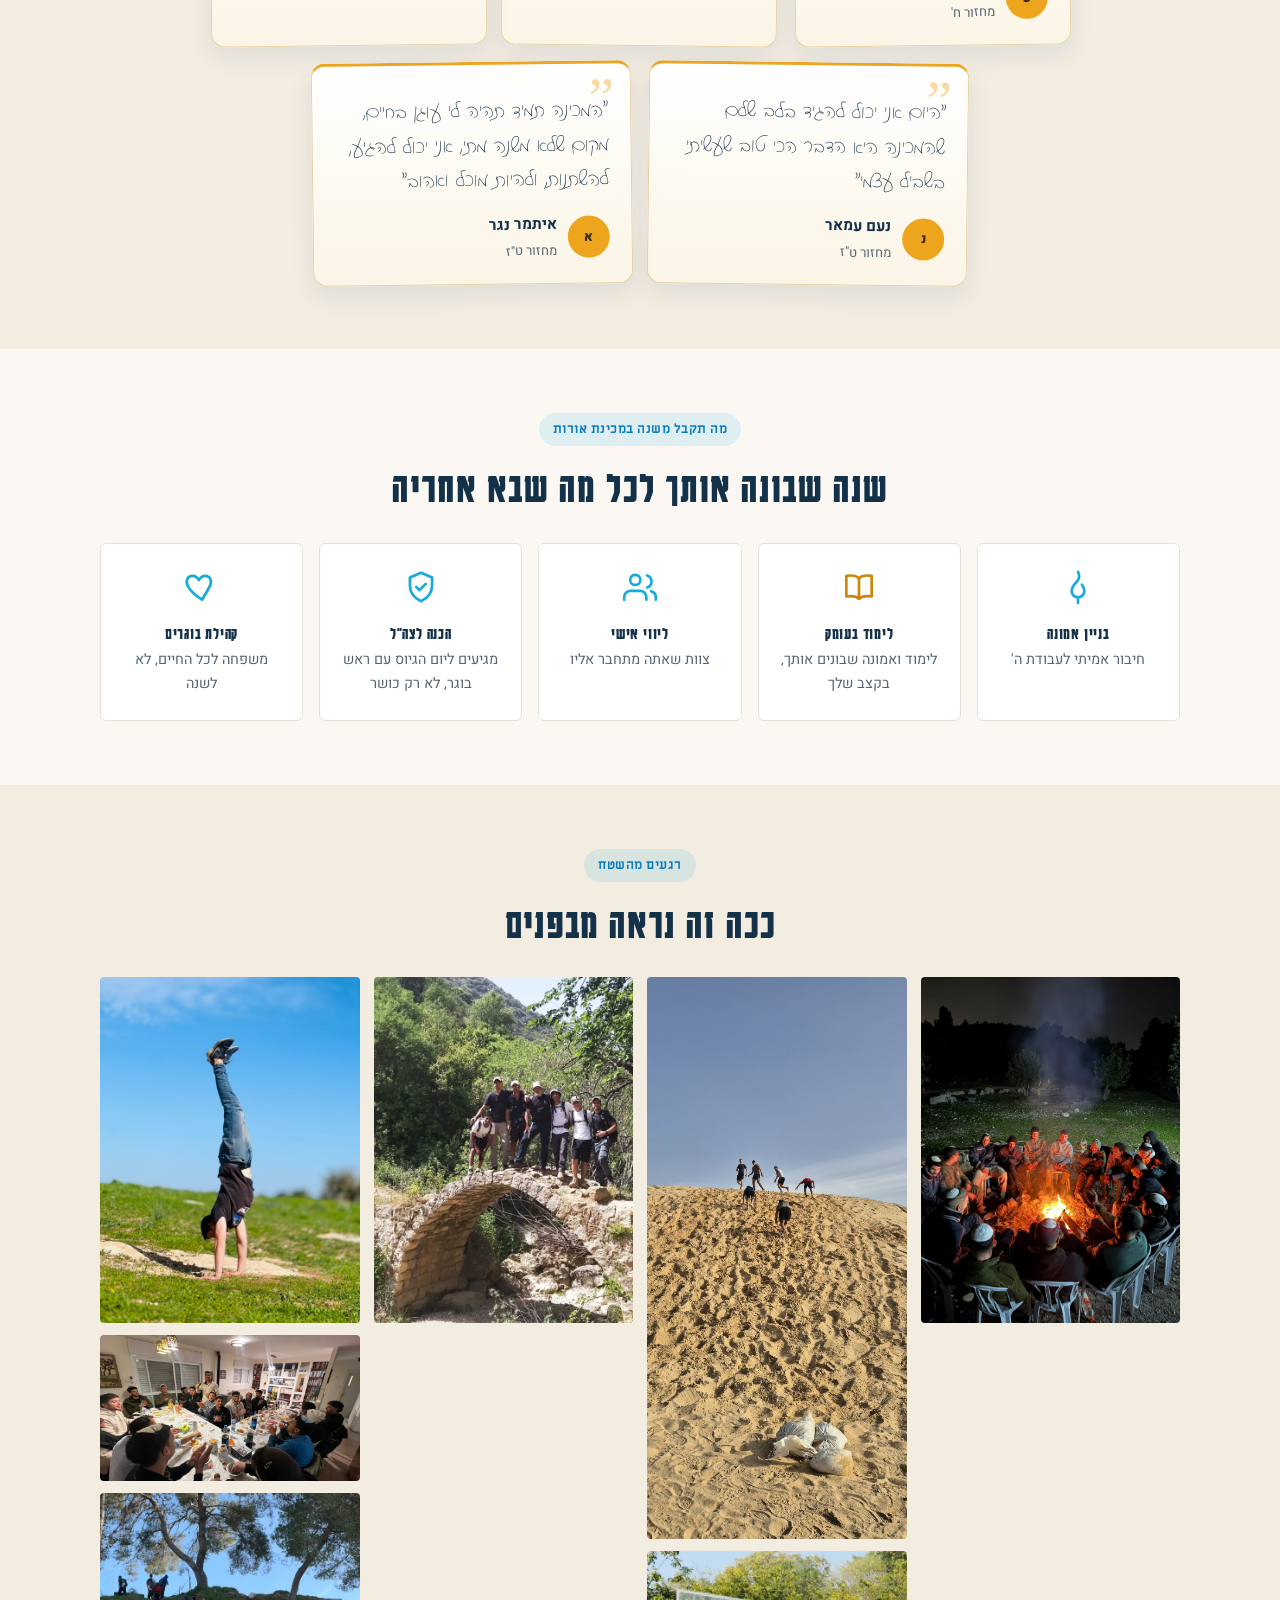
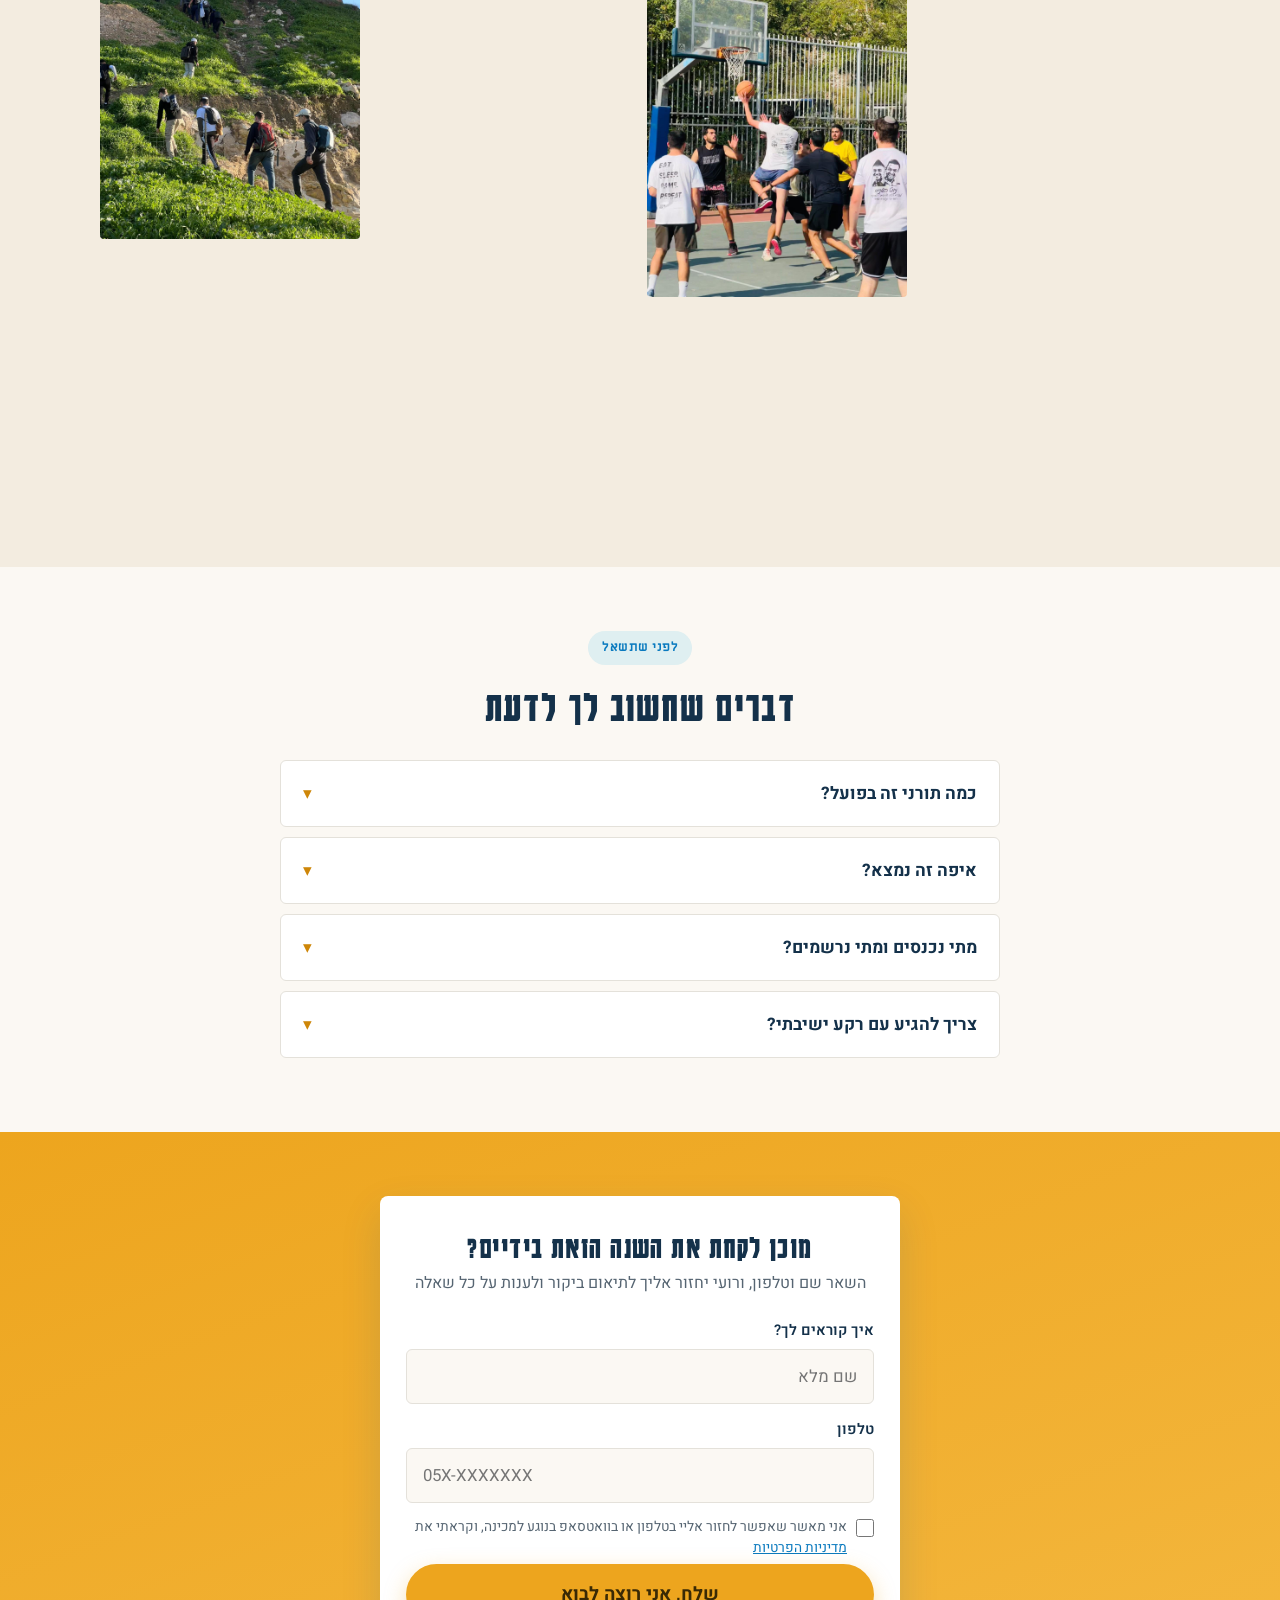
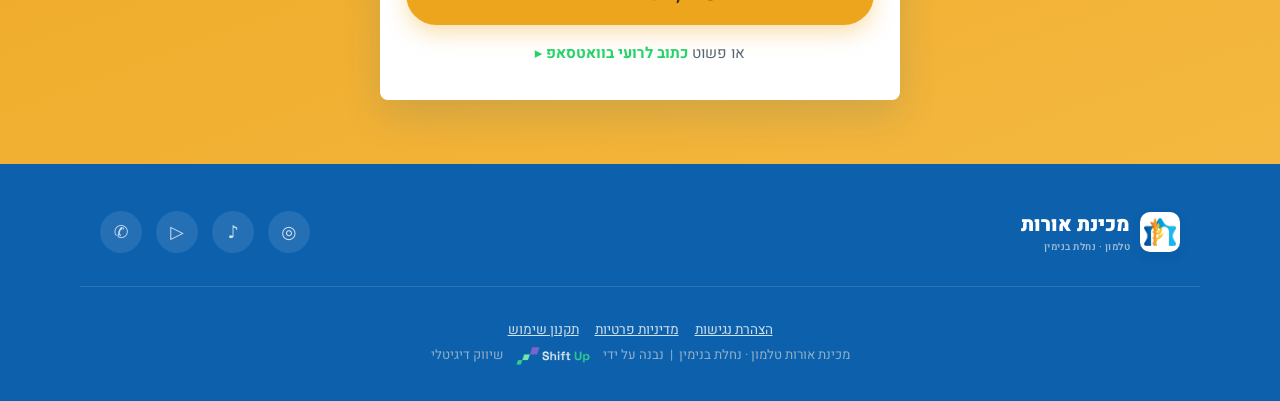
==== commit 0c48b290: "site audit: remove internal drafting notes from legal pages, meta+canonical on utility pages, FAQPag" ====
--- a/index.html
+++ b/index.html
@@ -53,6 +53,46 @@
     "addressCountry": "IL"
   },
   "sameAs": ["https://wa.me/972542520537"]
+}
+</script>
+<script type="application/ld+json">
+{
+ "@context": "https://schema.org",
+ "@type": "FAQPage",
+ "mainEntity": [
+  {
+   "@type": "Question",
+   "name": "כמה תורני זה בפועל?",
+   "acceptedAnswer": {
+    "@type": "Answer",
+    "text": "הלימוד הוא הלב שלנו, ואצלנו זה שילוב בריא בין לימוד, הכנה לצבא והתפתחות אישית, וכל אחד מוצא את הדרך האישית שלו"
+   }
+  },
+  {
+   "@type": "Question",
+   "name": "איפה זה נמצא?",
+   "acceptedAnswer": {
+    "@type": "Answer",
+    "text": "ביישוב טלמון, נחלת בנימין, בין הרים ונוף פתוח, מקום שמאפשר להתרכז ולהתפתח"
+   }
+  },
+  {
+   "@type": "Question",
+   "name": "מתי נכנסים ומתי נרשמים?",
+   "acceptedAnswer": {
+    "@type": "Answer",
+    "text": "המחזור נפתח בתחילת אלול, כדאי לקבוע שבו\"ש מוקדם כדי להכיר את המקום מקרוב, השאר פרטים ורועי יחזור אליך עם כל מה שצריך"
+   }
+  },
+  {
+   "@type": "Question",
+   "name": "צריך להגיע עם רקע ישיבתי?",
+   "acceptedAnswer": {
+    "@type": "Answer",
+    "text": "לא, מתחילים מהיסודות, וכל אחד מתקדם בקצב שלו"
+   }
+  }
+ ]
 }
 </script>
 <!-- ===== Microsoft Clarity (מפות חום + הקלטות סשנים - חינם) ===== -->
@@ -81,7 +121,7 @@
 }
 </script>
 <noscript><img loading="lazy" decoding="async" height="1" width="1" style="display:none"
-src="https://www.facebook.com/tr?id=1059725356661562&ev=PageView&noscript=1"/></noscript>
+src="https://www.facebook.com/tr?id=1059725356661562&ev=PageView&noscript=1" alt=""/></noscript>
 <!-- ===== End Meta Pixel ===== -->
 <!-- ===== Google Analytics 4 ===== -->
 <!-- החלף את G-XXXXXXXXXX במזהה המדידה מ-GA4 (Admin > Data Streams). זה השינוי היחיד שצריך. -->
@@ -725,7 +765,7 @@
           <div class="field"><label for="phone">טלפון</label><input id="phone" name="phone" type="tel" inputmode="tel" dir="ltr" placeholder="05X-XXXXXXX" required aria-required="true" aria-describedby="phone-err"><span id="phone-err" class="err" role="alert" hidden>נא למלא מספר טלפון תקין (10 ספרות)</span></div>
           <label class="consent" for="consent"><input type="checkbox" id="consent" required aria-required="true"><span>אני מאשר שאפשר לחזור אליי בטלפון או בוואטסאפ בנוגע למכינה, וקראתי את <a href="privacy.html" target="_blank" rel="noopener">מדיניות הפרטיות</a></span></label>
           <span id="consent-err" class="consent-err" role="alert" hidden>יש לאשר את מדיניות הפרטיות כדי לשלוח</span>
-          <button type="submit" class="btn btn-gold">שלח, אני רוצה לבוא</button>
+          <button type="submit" class="btn btn-gold" data-primary-cta>שלח, אני רוצה לבוא</button>
         </form>
         <p class="orwa">או פשוט <a href="https://wa.me/972542520537?text=%D7%94%D7%99%D7%99%20%D7%A8%D7%95%D7%A2%D7%99%2C%20%D7%A8%D7%90%D7%99%D7%AA%D7%99%20%D7%90%D7%AA%20%D7%94%D7%93%D7%A3%20%D7%A9%D7%9C%20%D7%9E%D7%9B%D7%99%D7%A0%D7%AA%20%D7%90%D7%95%D7%A8%D7%95%D7%AA%20%D7%95%D7%90%D7%A9%D7%9E%D7%97%20%D7%9C%D7%AA%D7%90%D7%9D%20%D7%91%D7%99%D7%A7%D7%95%D7%A8" target="_blank" rel="noopener">כתוב לרועי בוואטסאפ ▸</a></p>
       </div>
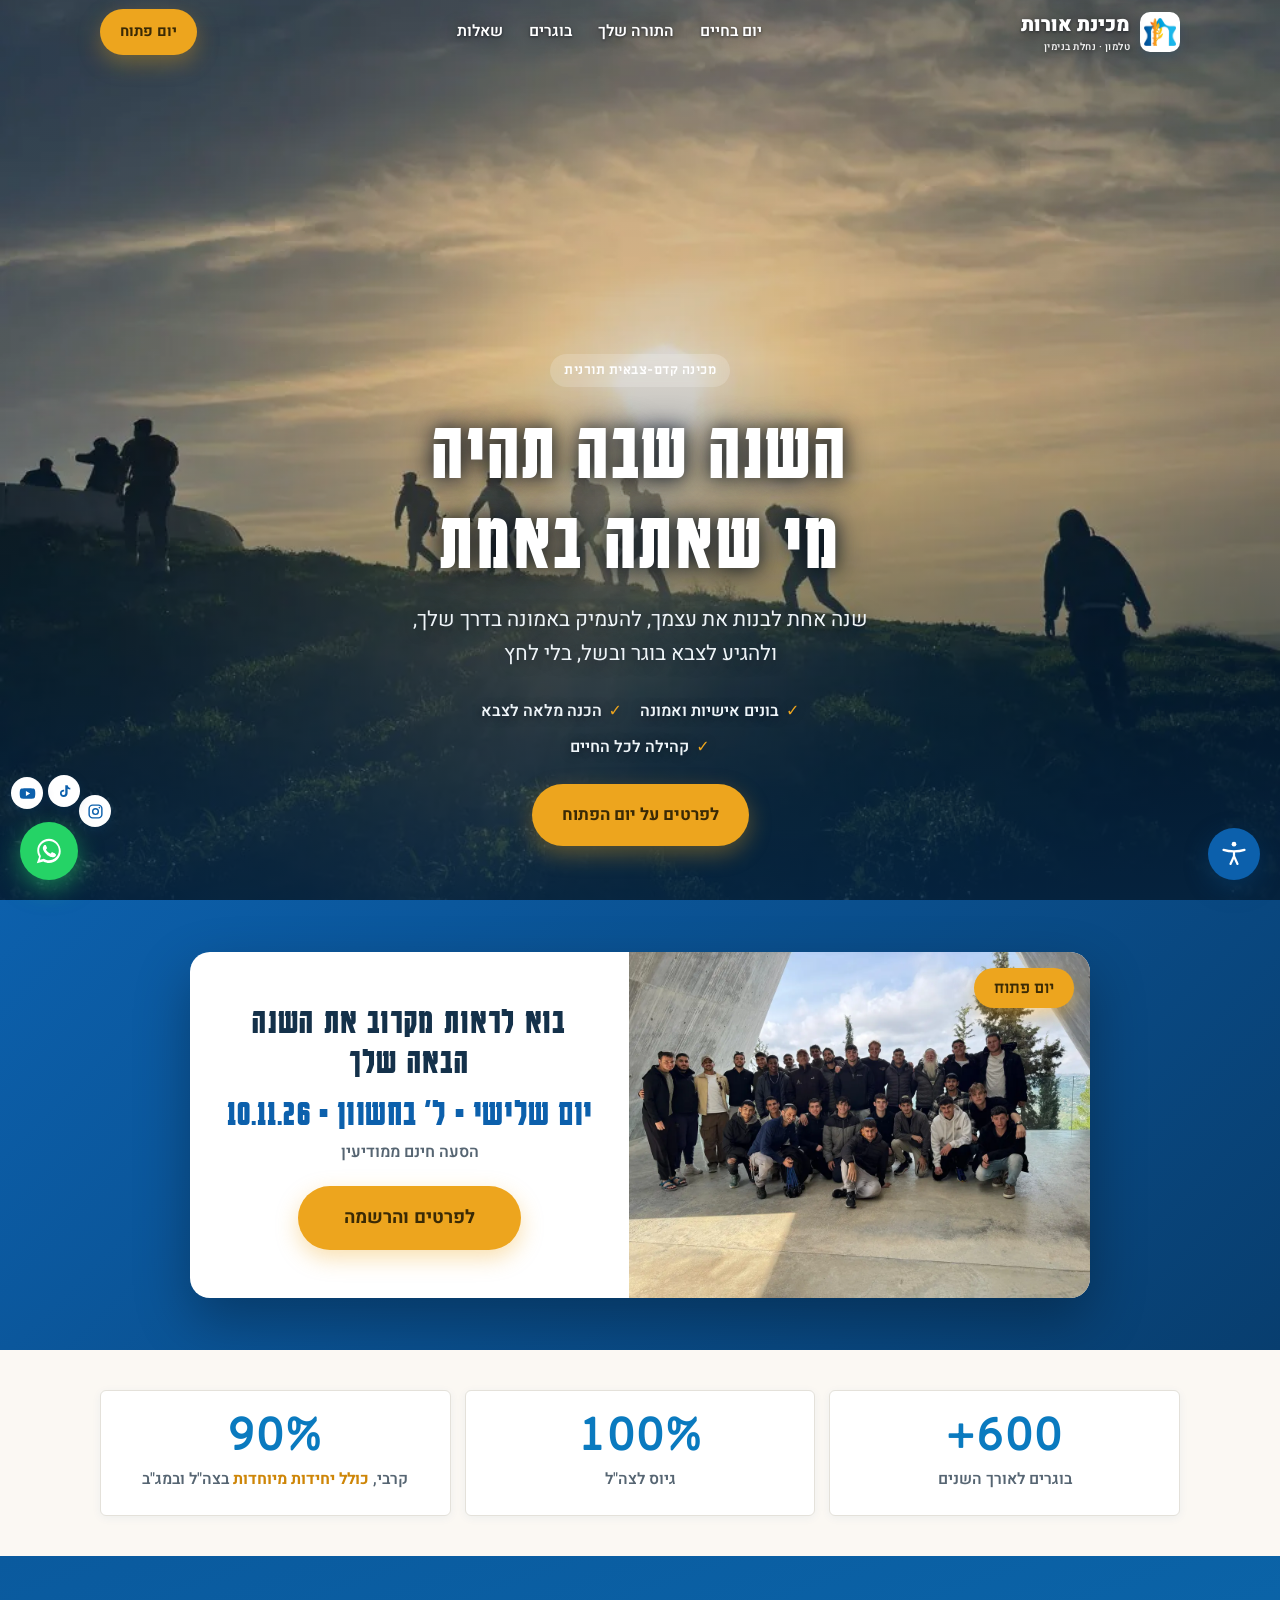
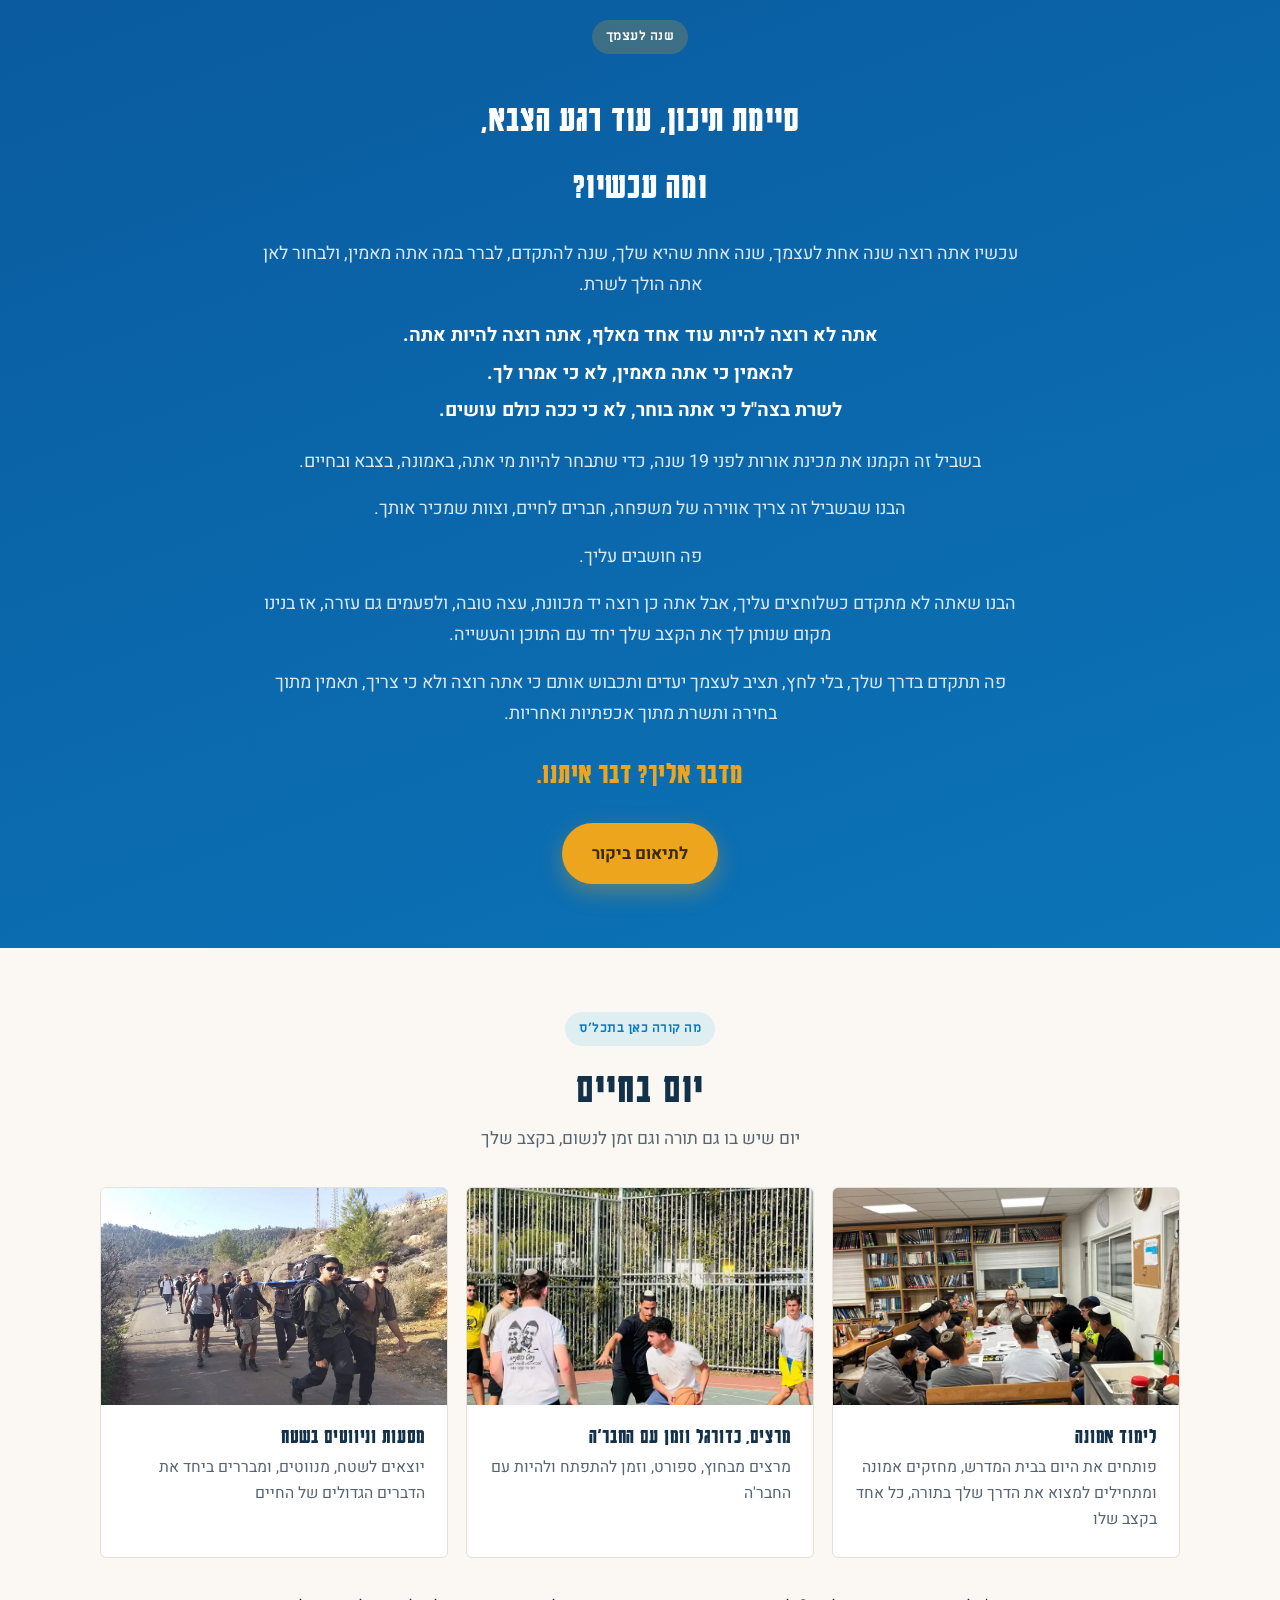
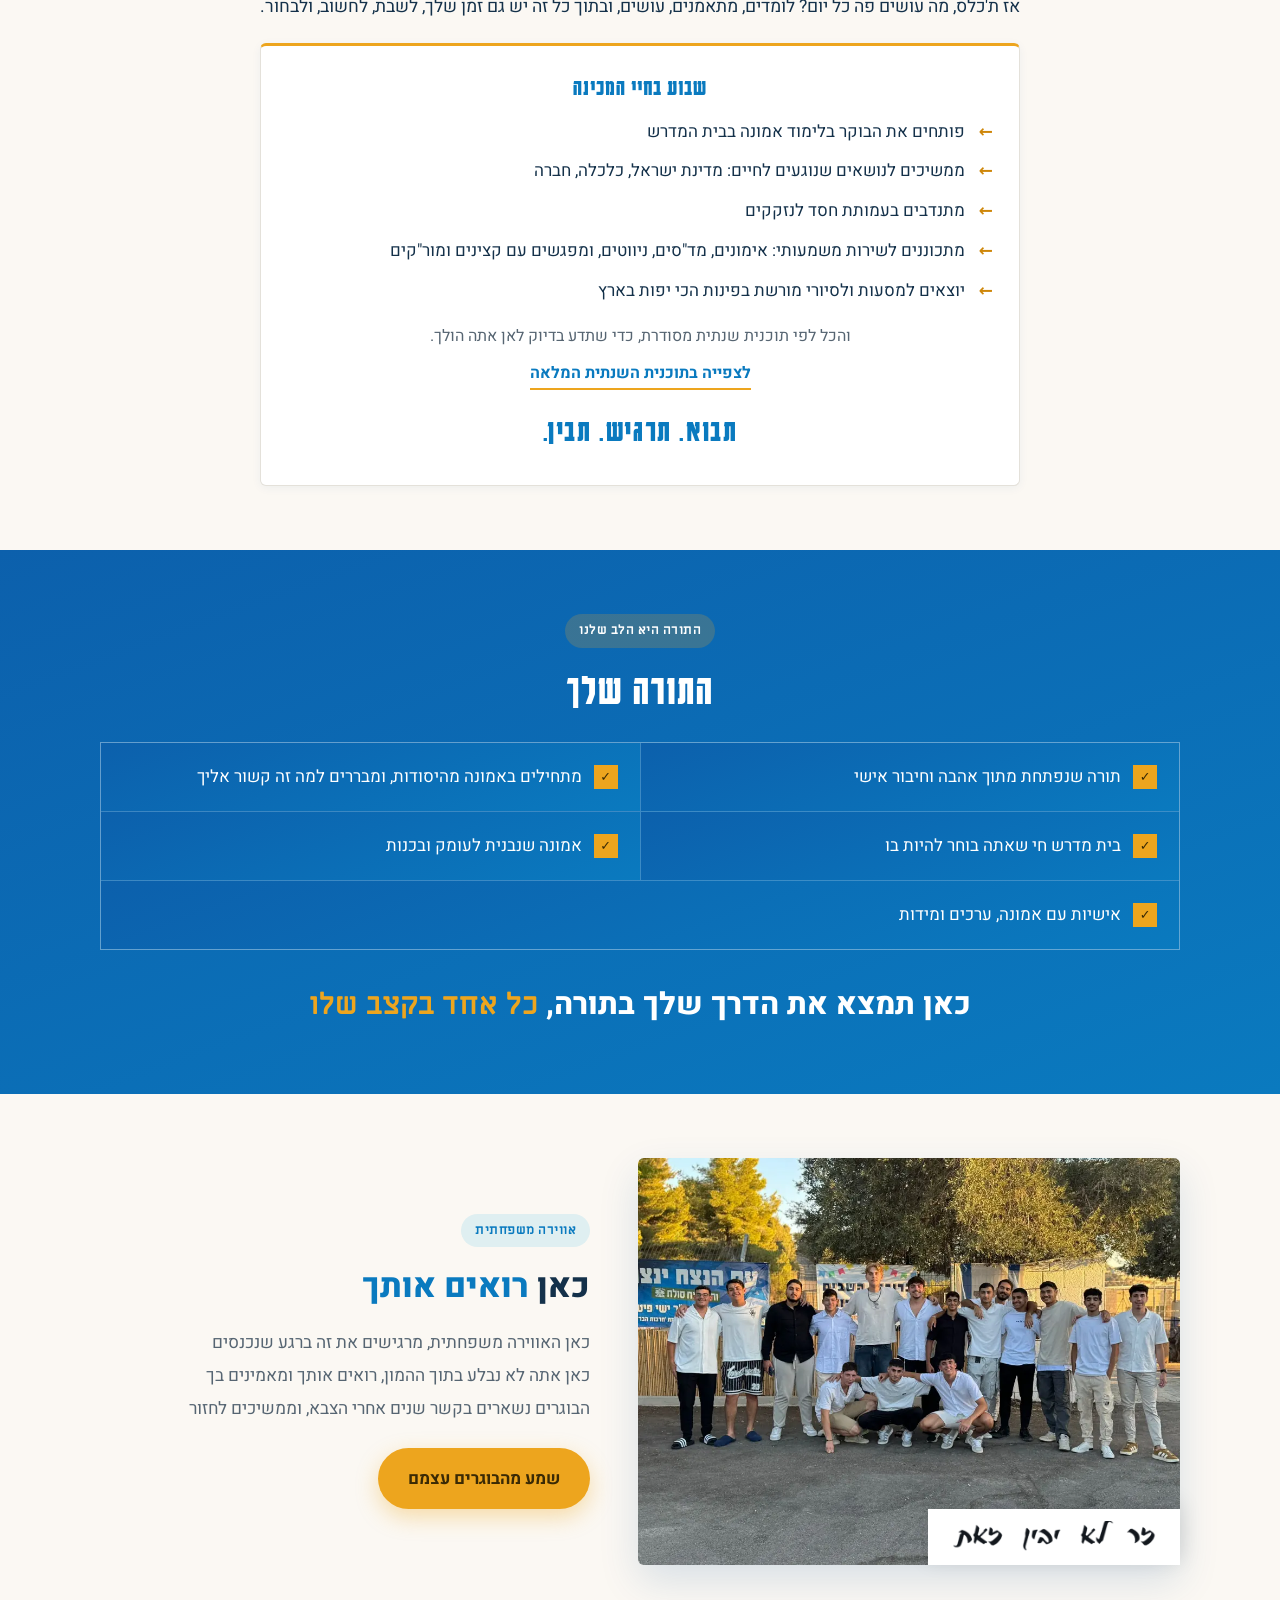
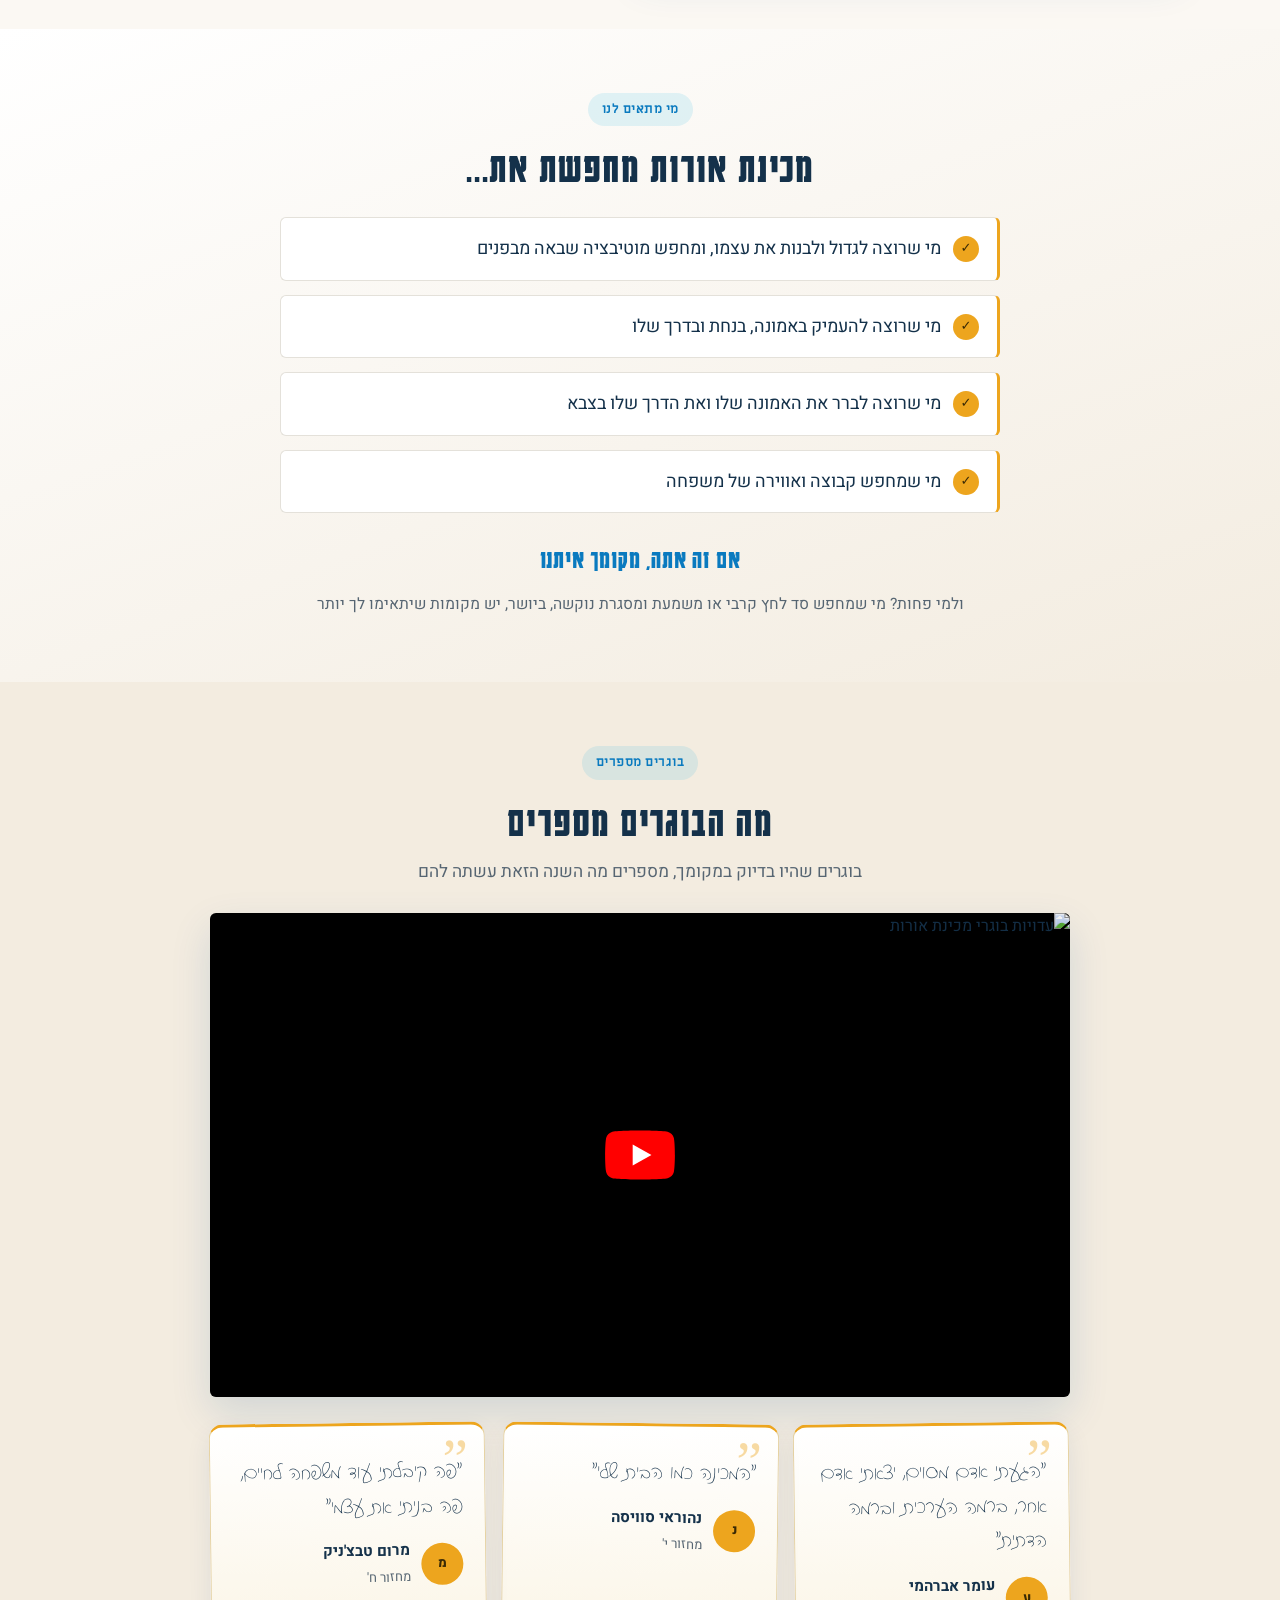
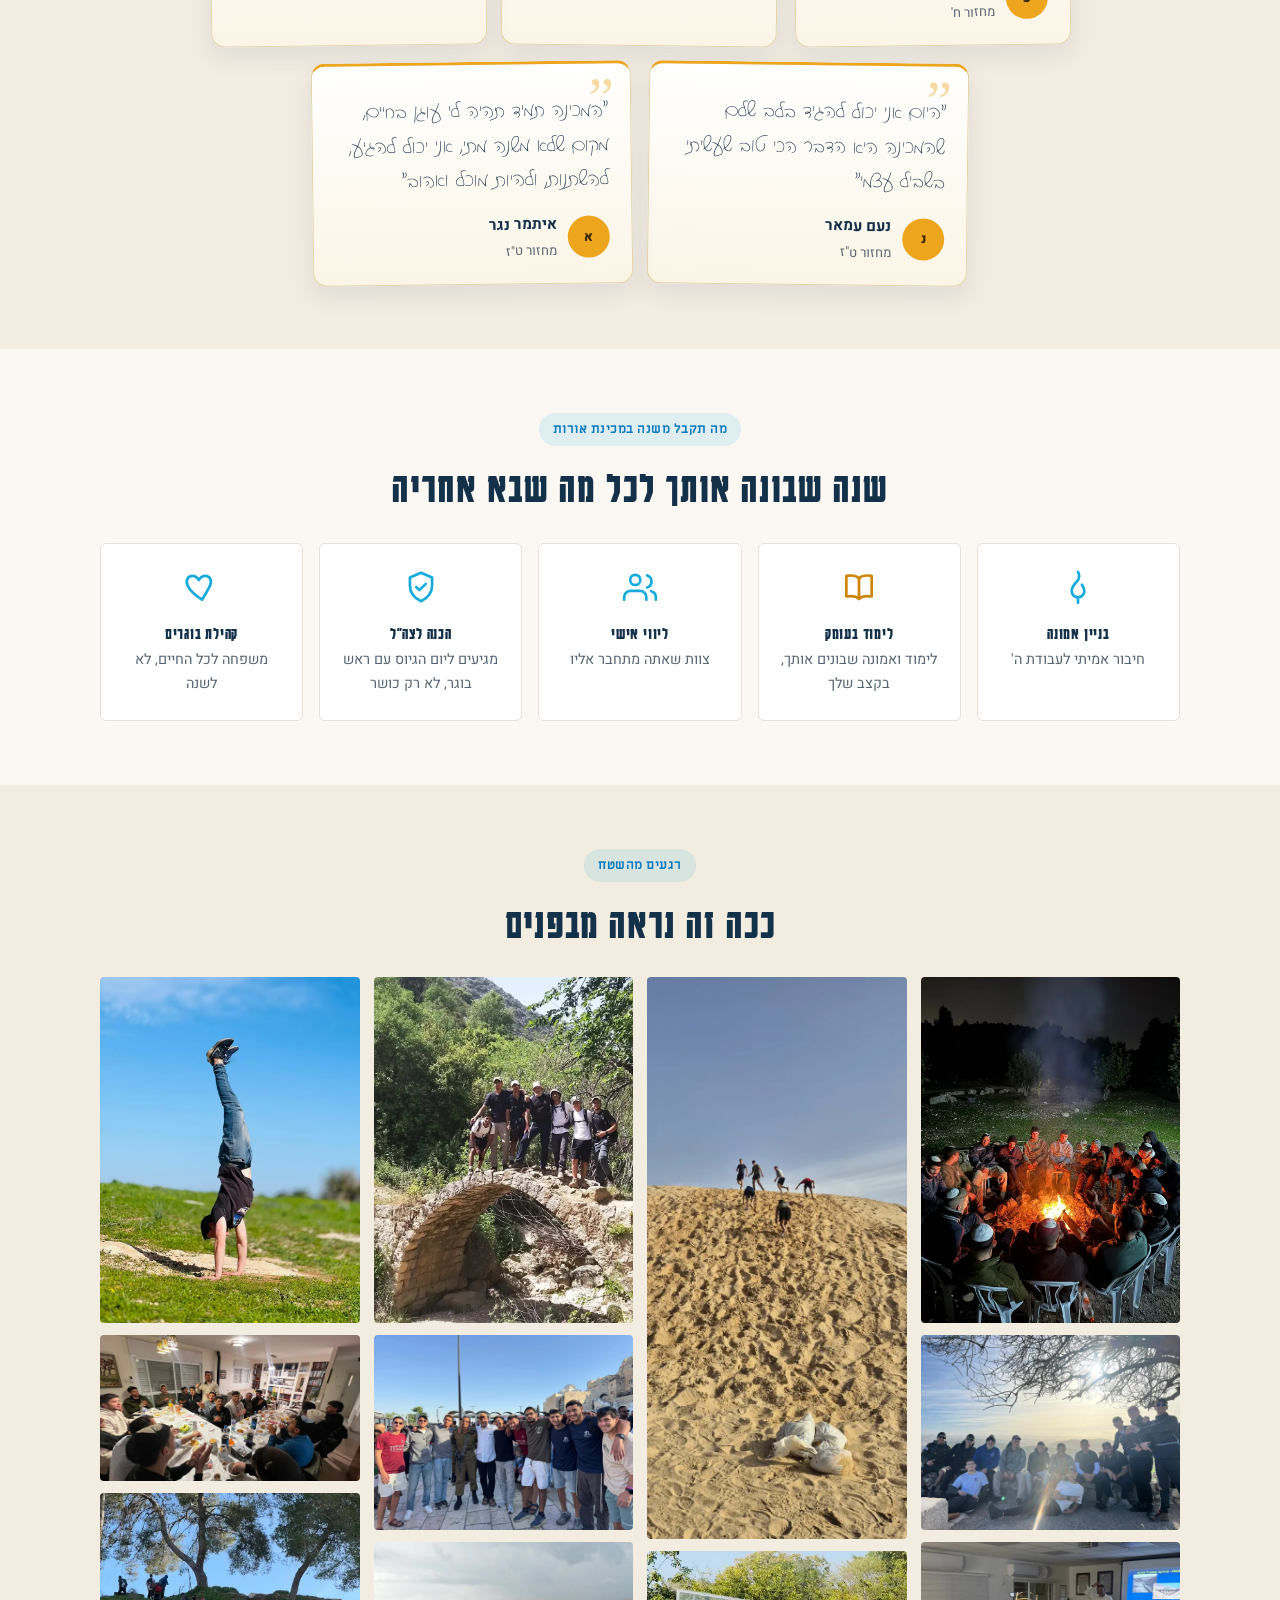
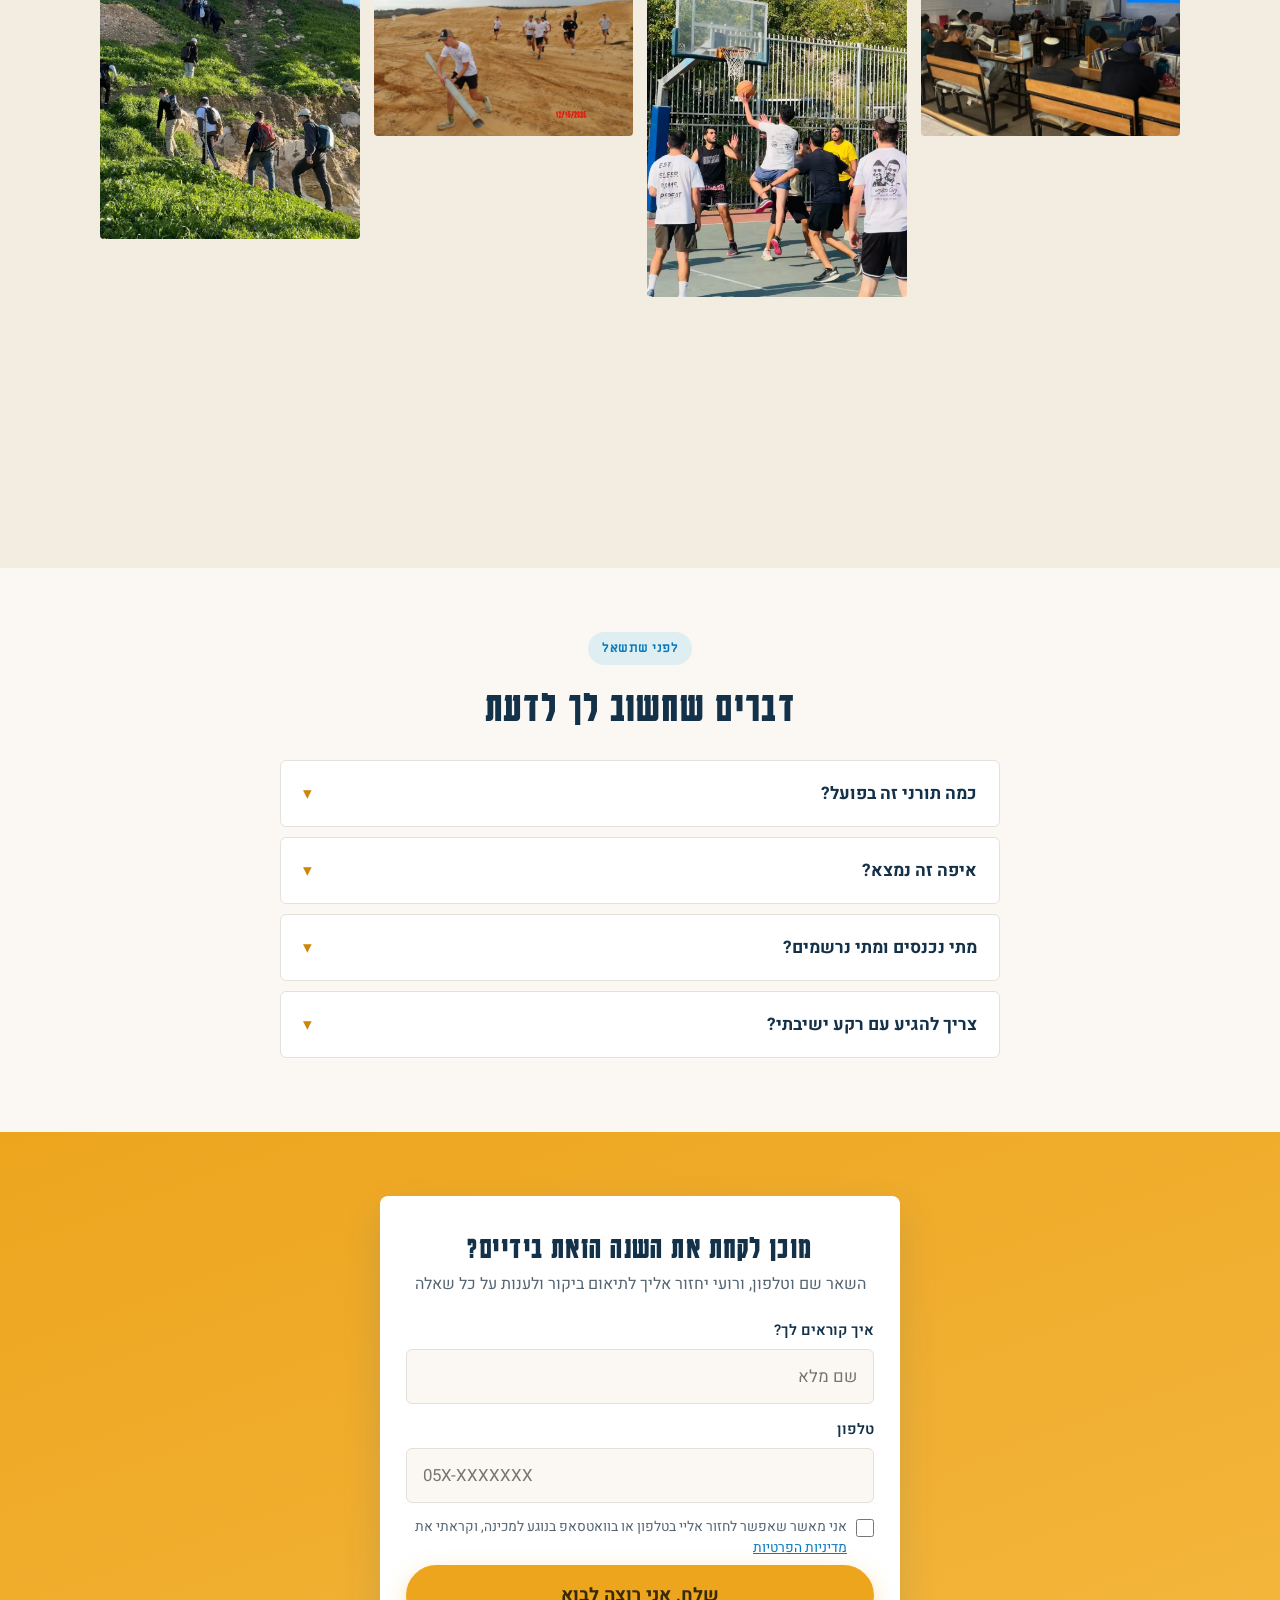
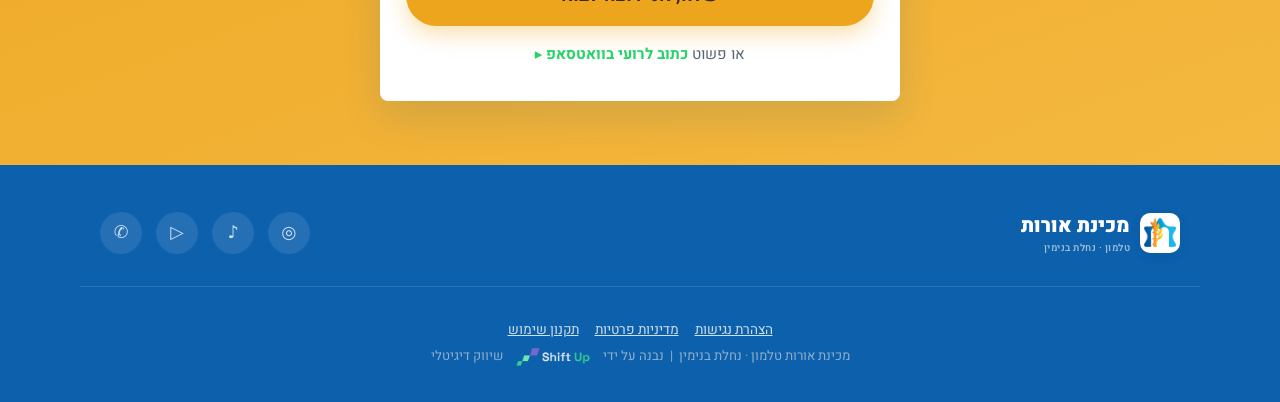
==== commit 538c15aa: "index: serve all photos as WebP (7.2MB -> 2.4MB); open-day slogan with periods to match main page Co" ====
--- a/index.html
+++ b/index.html
@@ -138,7 +138,7 @@
 }
 </script>
 <!-- ===== End Google Analytics 4 ===== -->
-<link rel="preload" as="image" href="assets/img/hero-sun.jpg" fetchpriority="high">
+<link rel="preload" as="image" type="image/webp" href="assets/img/hero-sun-1200.webp" fetchpriority="high">
 <link rel="preconnect" href="https://fonts.googleapis.com">
 <link rel="preconnect" href="https://fonts.gstatic.com" crossorigin>
 <link href="https://fonts.googleapis.com/css2?family=Heebo:wght@400;500;700;800;900&family=Karantina:wght@400;700&family=Miriam+Libre:wght@400;700&display=swap" rel="stylesheet">
@@ -511,7 +511,7 @@
 <main id="main-content" role="main">
 <!-- HERO -->
 <section class="hero" id="top">
-  <div class="hero-bg"><img src="assets/img/hero-sun.jpg" alt="בחורי מכינת אורות על גבעה עם השמש מאחור"></div>
+  <div class="hero-bg"><img src="assets/img/hero-sun-1200.webp" alt="בחורי מכינת אורות על גבעה עם השמש מאחור"></div>
   <div class="hero-inner">
     <span class="eyebrow">מכינה קדם-צבאית תורנית</span>
     <h1>השנה שבה תהיה מי שאתה באמת</h1>
@@ -531,7 +531,7 @@
 <section id="openday" class="openday" aria-label="יום פתוח במכינת אורות">
   <div class="wrap">
     <div class="od-card">
-      <div class="od-media"><img src="assets/img/g-group.jpg" alt="בחורי מכינת אורות יחד ביום פתוח"><span class="od-pill">יום פתוח</span></div>
+      <div class="od-media"><img src="assets/img/g-group-1200.webp" alt="בחורי מכינת אורות יחד ביום פתוח"><span class="od-pill">יום פתוח</span></div>
       <div class="od-body">
         <h2>בוא לראות מקרוב את השנה הבאה שלך</h2>
         <p class="od-date">יום שלישי · ל׳ בחשוון · 10.11.26</p>
@@ -582,9 +582,9 @@
   </div>
   <div class="wrap" style="margin-top:34px">
     <div class="cards3">
-      <div class="daycard"><img loading="lazy" decoding="async" class="dc-img" src="assets/img/beit-midrash.jpg" alt="לימוד אמונה בבית המדרש"><div class="ph"><h3>לימוד אמונה</h3><p>פותחים את היום בבית המדרש, מחזקים אמונה ומתחילים למצוא את הדרך שלך בתורה, כל אחד בקצב שלו</p></div></div>
-      <div class="daycard"><img loading="lazy" decoding="async" class="dc-img" src="assets/img/day-sport.jpg" alt="כדורסל וספורט"><div class="ph"><h3>מרצים, כדורגל וזמן עם החבר'ה</h3><p>מרצים מבחוץ, ספורט, וזמן להתפתח ולהיות עם החבר'ה</p></div></div>
-      <div class="daycard"><img loading="lazy" decoding="async" class="dc-img" src="assets/img/day-field.jpg" alt="מסעות וניווטים בשטח"><div class="ph"><h3>מסעות וניווטים בשטח</h3><p>יוצאים לשטח, מנווטים, ומבררים ביחד את הדברים הגדולים של החיים</p></div></div>
+      <div class="daycard"><img loading="lazy" decoding="async" class="dc-img" src="assets/img/beit-midrash-1200.webp" alt="לימוד אמונה בבית המדרש"><div class="ph"><h3>לימוד אמונה</h3><p>פותחים את היום בבית המדרש, מחזקים אמונה ומתחילים למצוא את הדרך שלך בתורה, כל אחד בקצב שלו</p></div></div>
+      <div class="daycard"><img loading="lazy" decoding="async" class="dc-img" src="assets/img/day-sport-1200.webp" alt="כדורסל וספורט"><div class="ph"><h3>מרצים, כדורגל וזמן עם החבר'ה</h3><p>מרצים מבחוץ, ספורט, וזמן להתפתח ולהיות עם החבר'ה</p></div></div>
+      <div class="daycard"><img loading="lazy" decoding="async" class="dc-img" src="assets/img/day-field-1200.webp" alt="מסעות וניווטים בשטח"><div class="ph"><h3>מסעות וניווטים בשטח</h3><p>יוצאים לשטח, מנווטים, ומבררים ביחד את הדברים הגדולים של החיים</p></div></div>
     </div>
   </div>
   <div class="wrap weekblock">
@@ -627,7 +627,7 @@
 <section id="proof">
   <div class="wrap split">
     <div class="proof-media">
-      <img loading="lazy" decoding="async" src="assets/img/g-shabbat.jpg" alt="בחורי המכינה יחד בשעת בין הערביים">
+      <img loading="lazy" decoding="async" src="assets/img/g-shabbat-1200.webp" alt="בחורי המכינה יחד בשעת בין הערביים">
       <div class="proof-plate"><img loading="lazy" decoding="async" src="assets/img/tagline-zar.png" alt="זר לא יבין זאת" class="proof-tagimg"></div>
     </div>
     <div>
@@ -722,19 +722,19 @@
   </div>
   <div class="wrap" style="margin-top:30px">
     <div class="gallery">
-      <img loading="lazy" decoding="async" src="assets/img/g-fire.jpg" alt="מדורה בלילה">
-      <img loading="lazy" decoding="async" src="assets/img/atmosphere.jpg" alt="החבר'ה תחת עץ מול נוף">
-      <img loading="lazy" decoding="async" src="assets/img/g-lecture.jpg" alt="מרצה אורח בבית המדרש">
-      <img loading="lazy" decoding="async" src="assets/img/g-dune.jpg" alt="טיפוס בשטח">
-      <img loading="lazy" decoding="async" src="assets/img/g-basket.jpg" alt="משחק כדורסל">
-      <img loading="lazy" decoding="async" src="assets/img/g-grass.jpg" alt="החבר'ה על הדשא">
-      <img loading="lazy" decoding="async" src="assets/img/g-bridge.jpg" alt="מסע בטבע">
-      <img loading="lazy" decoding="async" src="assets/img/kotel.jpg" alt="בכותל">
-      <img loading="lazy" decoding="async" src="assets/img/g-run.jpg" alt="אימון בשטח">
-      <img loading="lazy" decoding="async" src="assets/img/g-sunset.jpg" alt="שקיעה עם הדגל">
-      <img loading="lazy" decoding="async" src="assets/img/g-handstand.jpg" alt="חופש ואוויר בשדה">
-      <img loading="lazy" decoding="async" src="assets/img/g-meal.jpg" alt="סעודה משותפת">
-      <img loading="lazy" decoding="async" src="assets/img/g-hike.jpg" alt="מסע וטיפוס בגבעה">
+      <img loading="lazy" decoding="async" src="assets/img/g-fire-1200.webp" alt="מדורה בלילה">
+      <img loading="lazy" decoding="async" src="assets/img/atmosphere-1200.webp" alt="החבר'ה תחת עץ מול נוף">
+      <img loading="lazy" decoding="async" src="assets/img/g-lecture-1200.webp" alt="מרצה אורח בבית המדרש">
+      <img loading="lazy" decoding="async" src="assets/img/g-dune-1200.webp" alt="טיפוס בשטח">
+      <img loading="lazy" decoding="async" src="assets/img/g-basket-1200.webp" alt="משחק כדורסל">
+      <img loading="lazy" decoding="async" src="assets/img/g-grass-1200.webp" alt="החבר'ה על הדשא">
+      <img loading="lazy" decoding="async" src="assets/img/g-bridge-1200.webp" alt="מסע בטבע">
+      <img loading="lazy" decoding="async" src="assets/img/kotel-1200.webp" alt="בכותל">
+      <img loading="lazy" decoding="async" src="assets/img/g-run-1200.webp" alt="אימון בשטח">
+      <img loading="lazy" decoding="async" src="assets/img/g-sunset-1200.webp" alt="שקיעה עם הדגל">
+      <img loading="lazy" decoding="async" src="assets/img/g-handstand-1200.webp" alt="חופש ואוויר בשדה">
+      <img loading="lazy" decoding="async" src="assets/img/g-meal-1200.webp" alt="סעודה משותפת">
+      <img loading="lazy" decoding="async" src="assets/img/g-hike-1200.webp" alt="מסע וטיפוס בגבעה">
     </div>
   </div>
 </section>
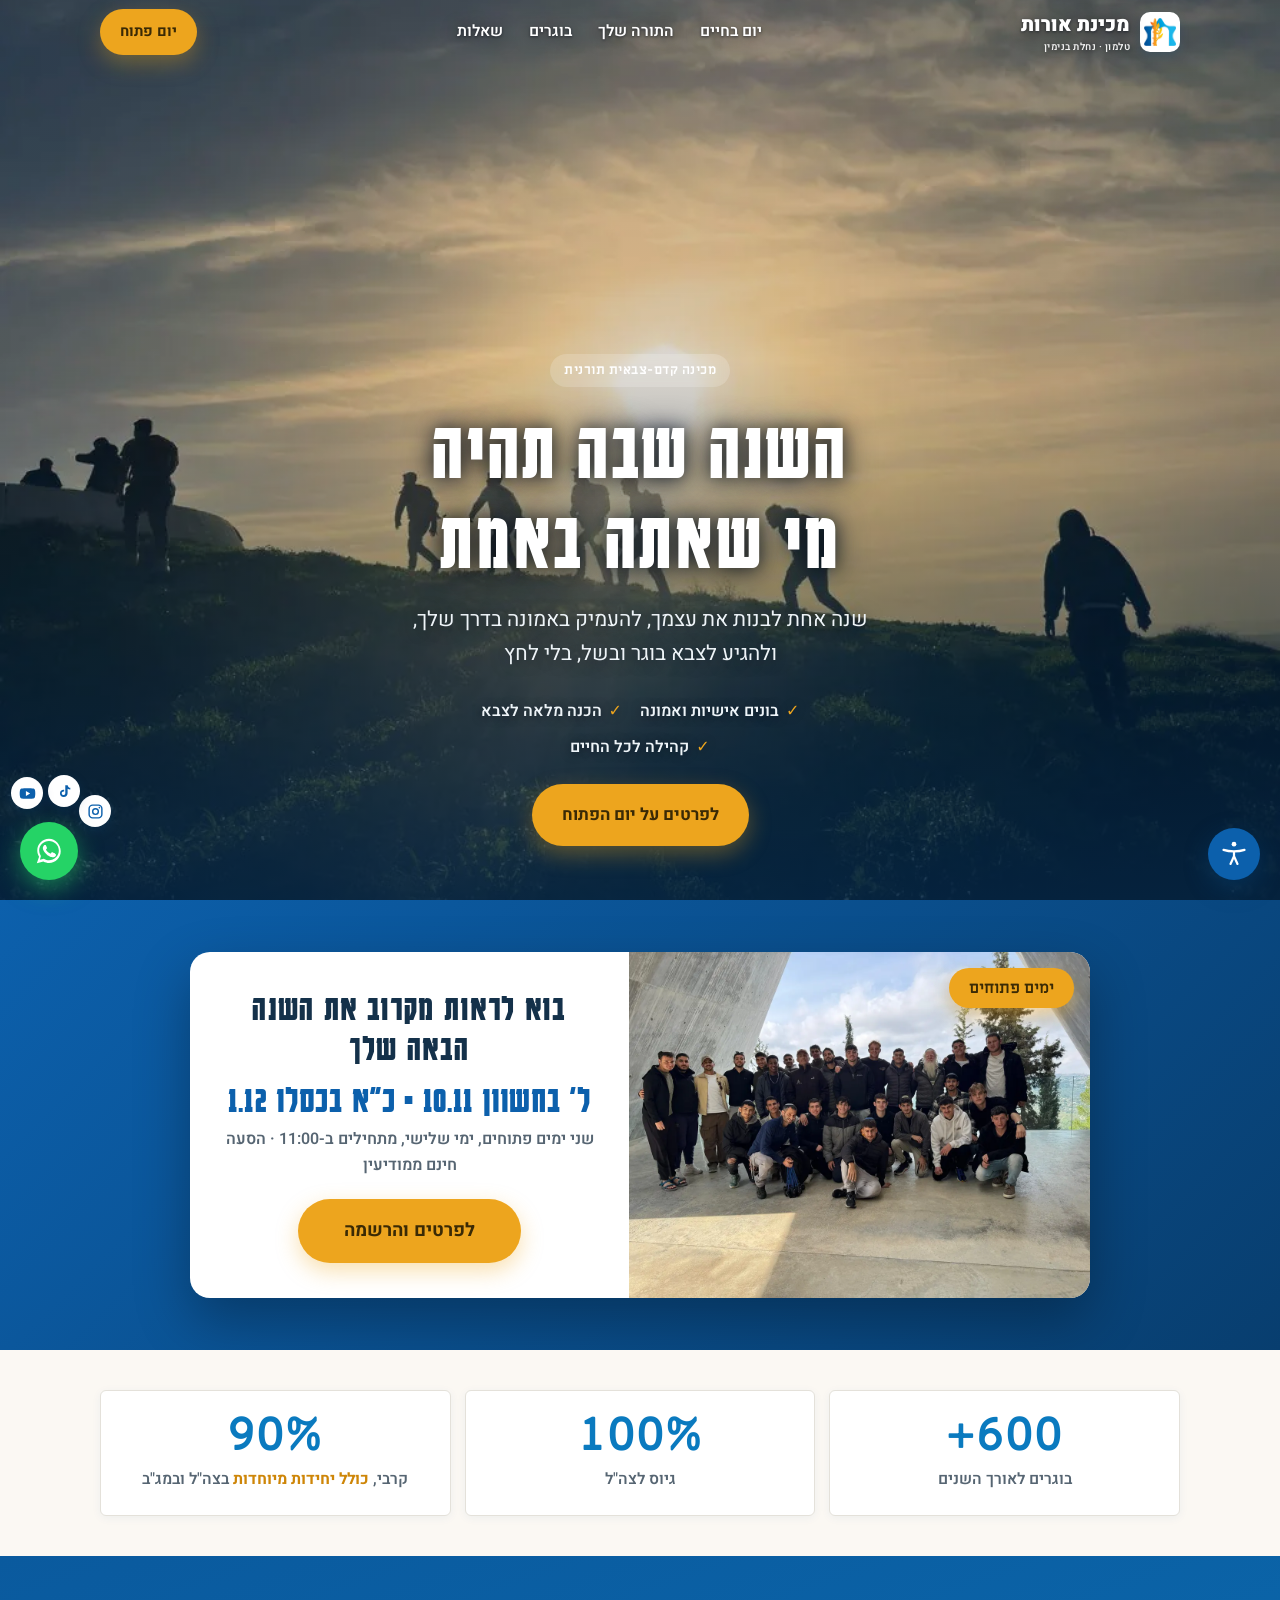
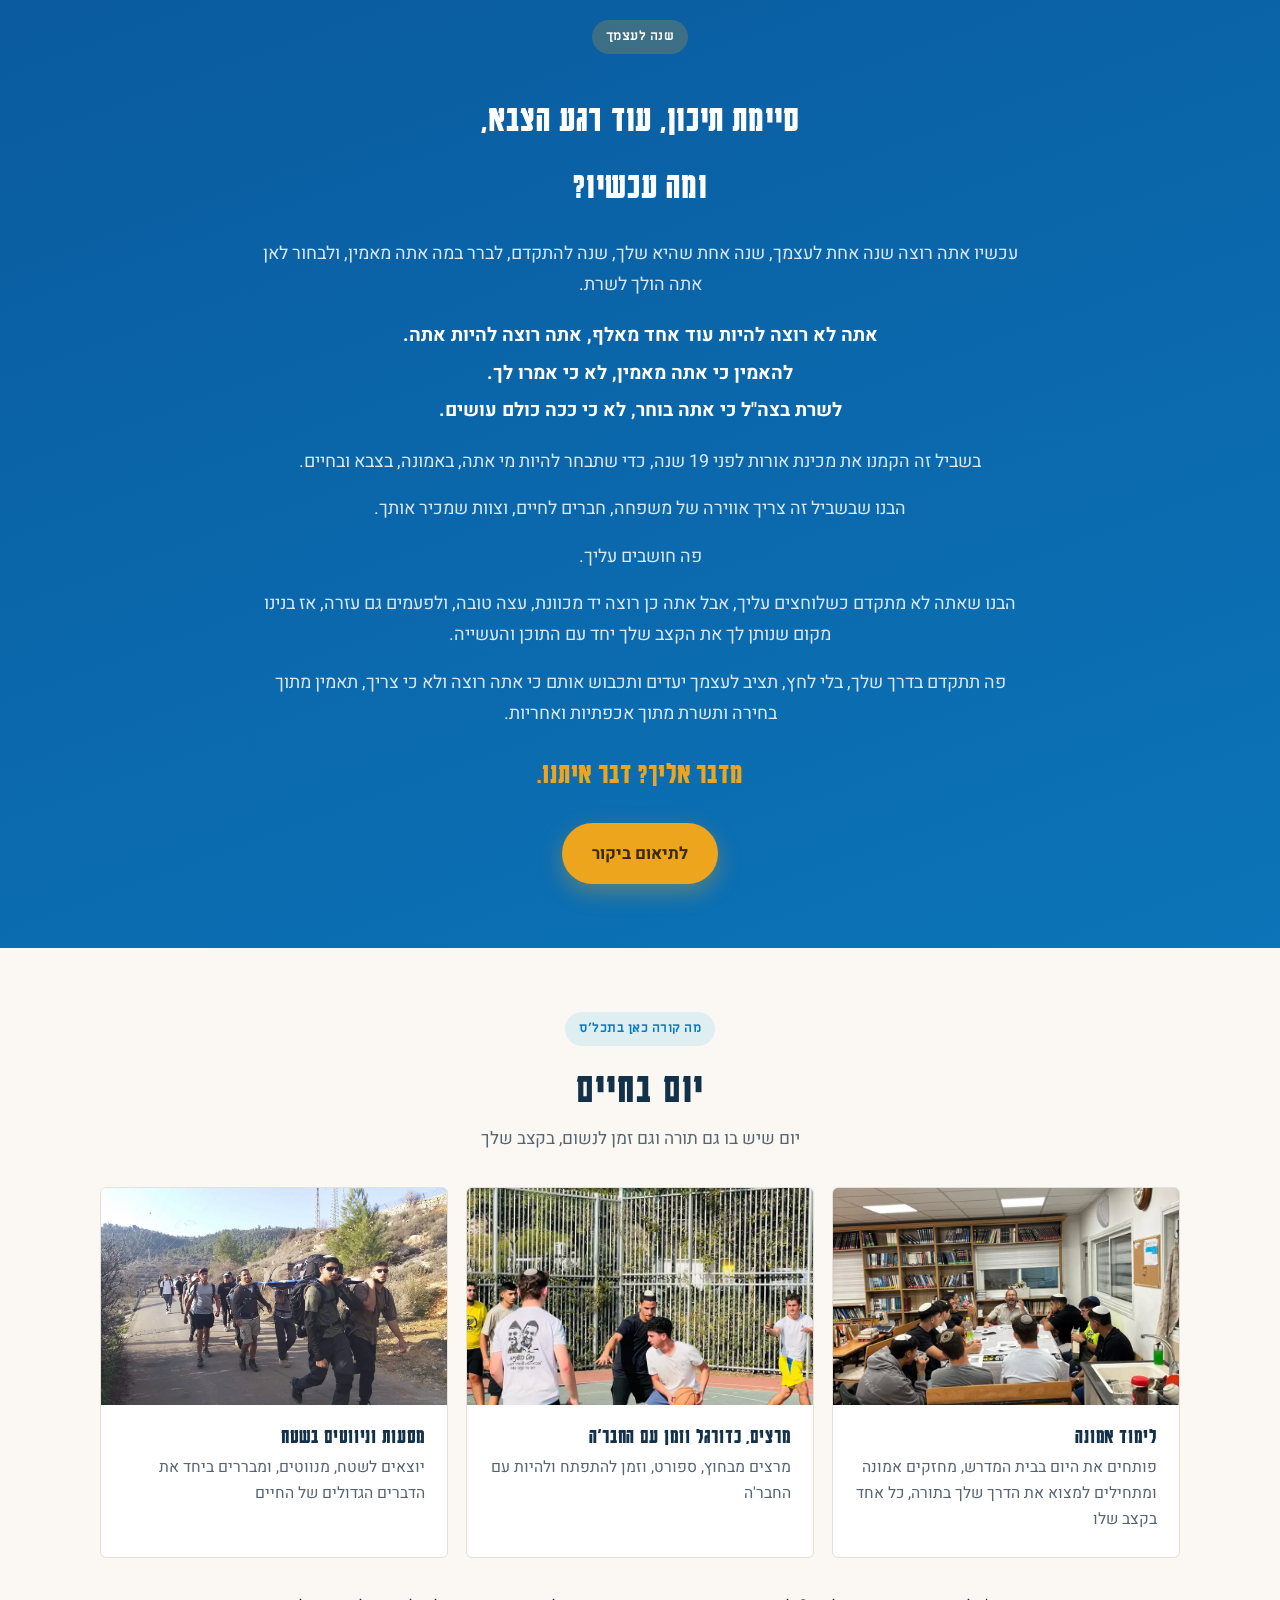
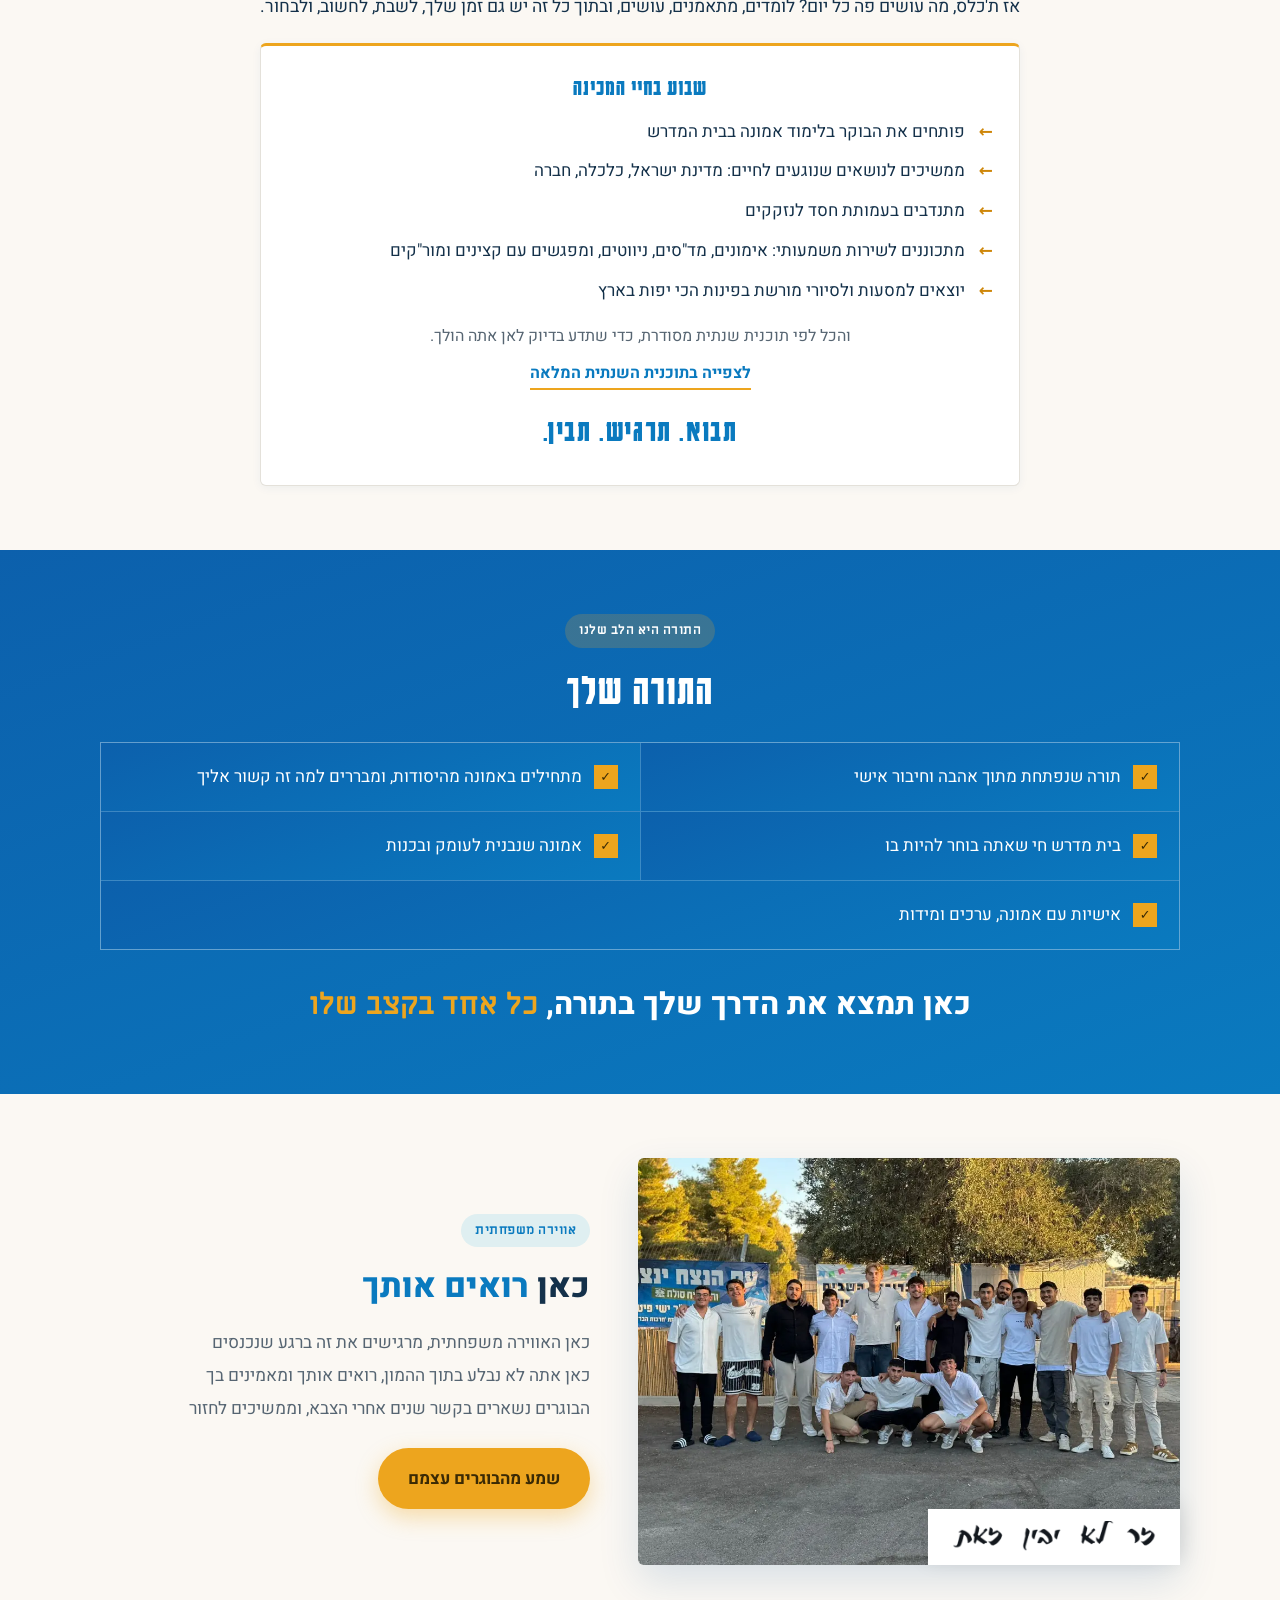
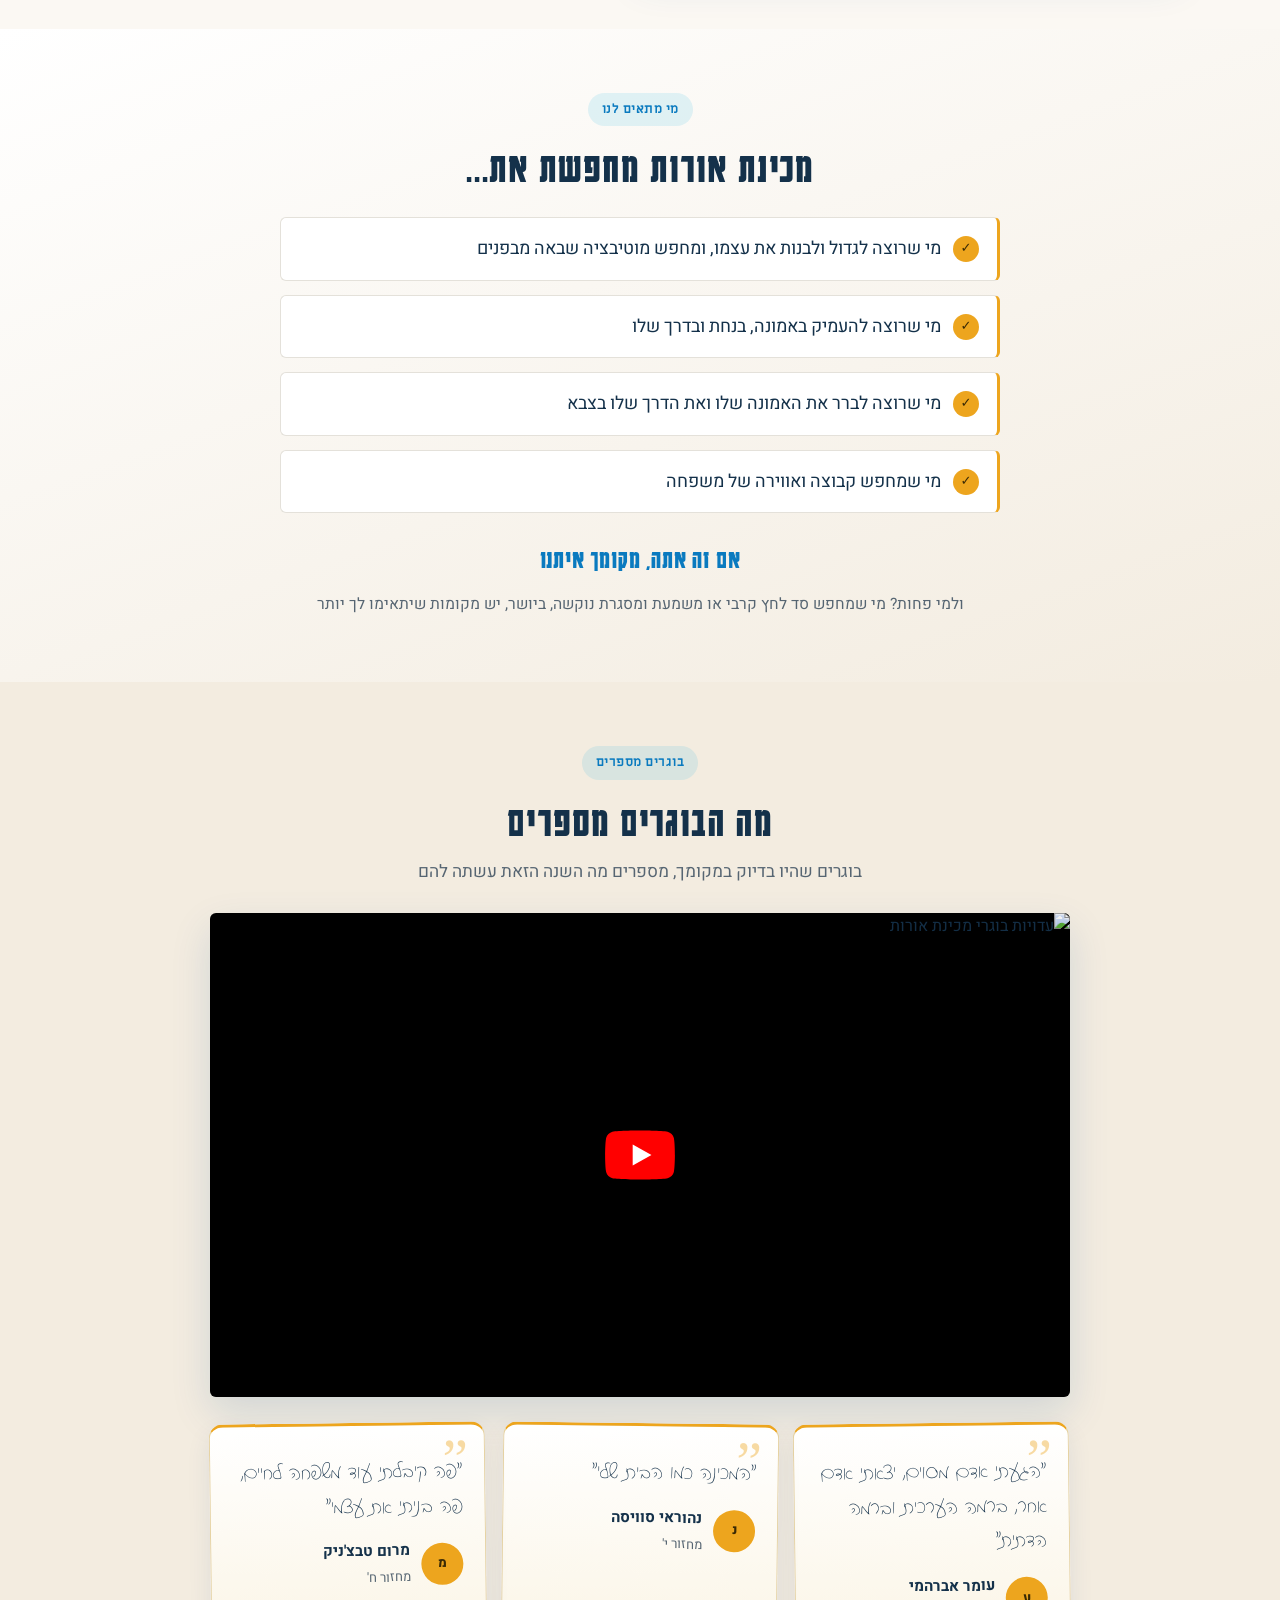
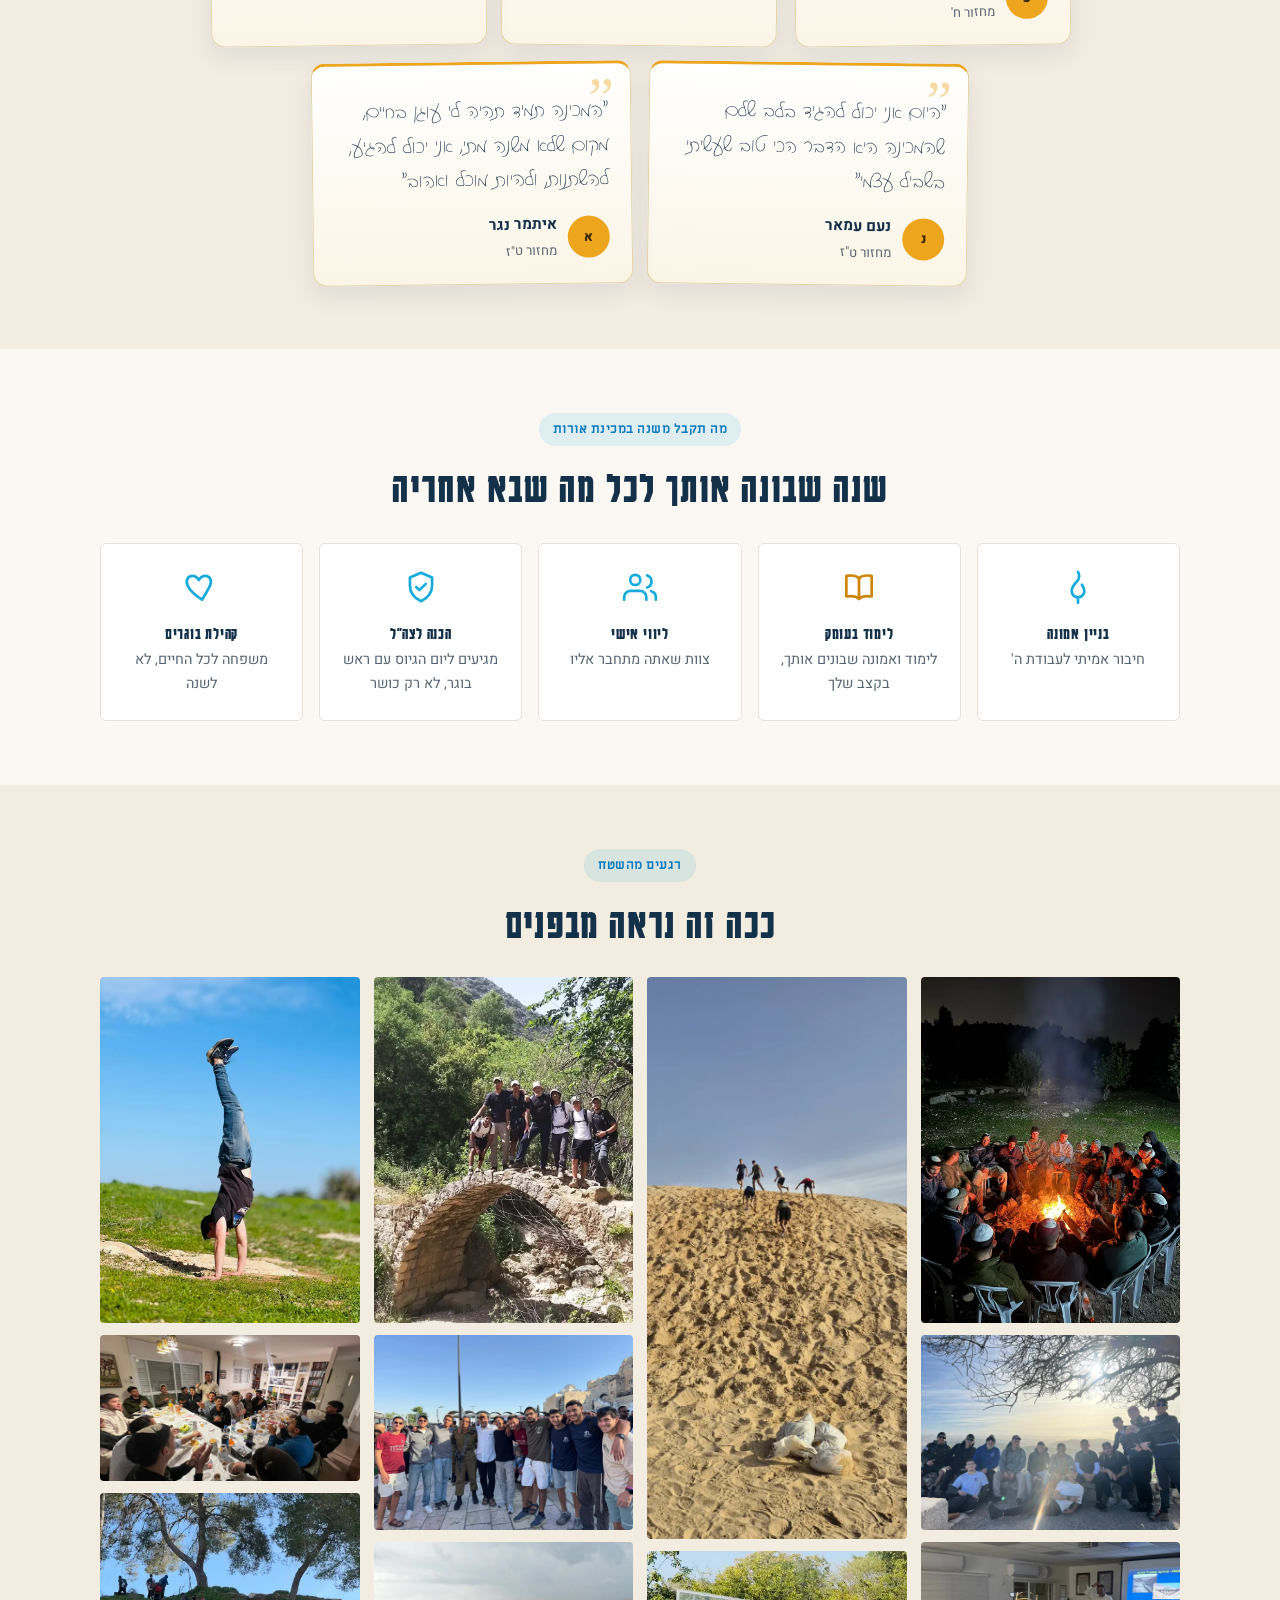
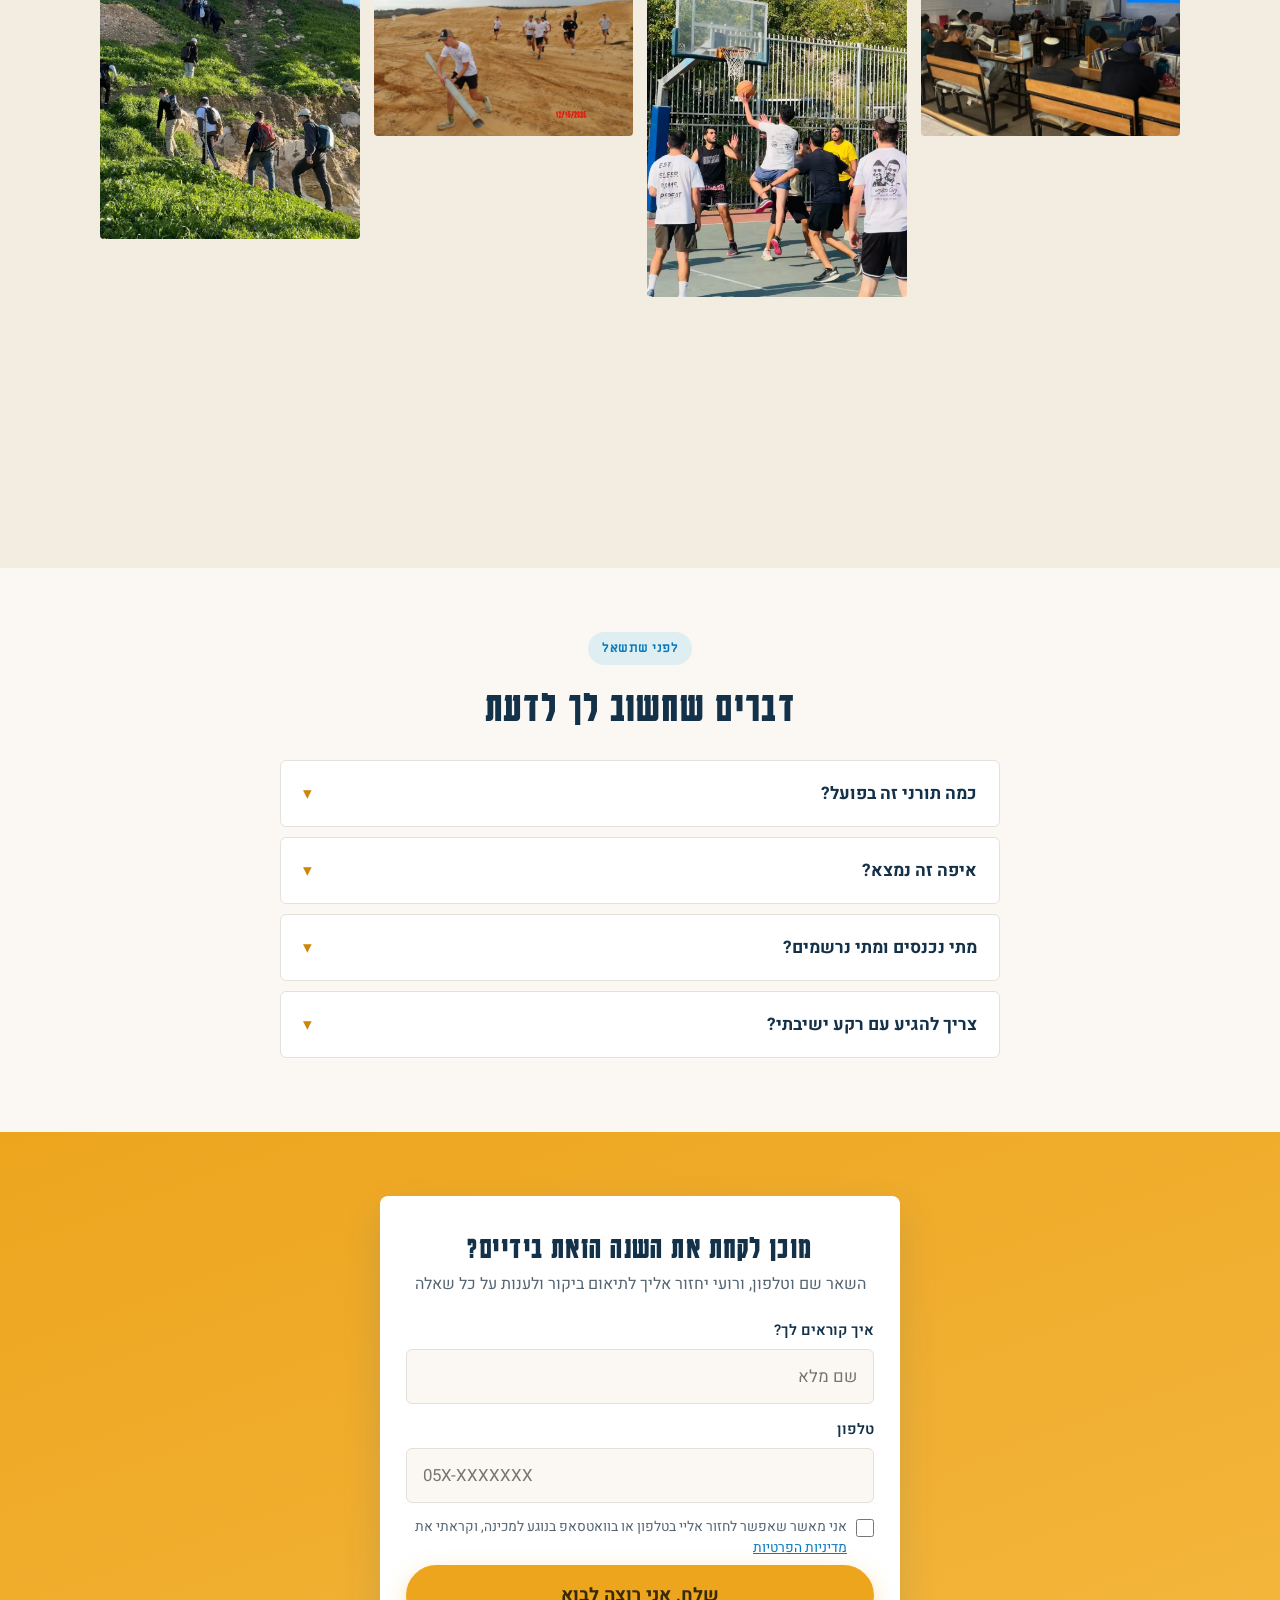
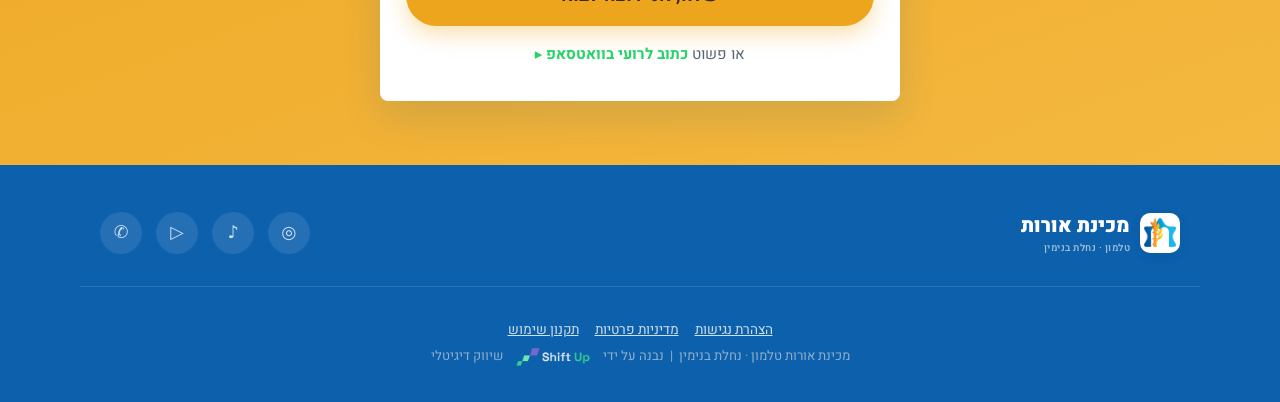
==== commit 4c7c1c7a: "דף ראשי: באנר יום פתוח עם שני התאריכים (10.11 + 1.12) ו-11:00, תווית מקור בלי תאריך Co-Authored-By: " ====
--- a/index.html
+++ b/index.html
@@ -531,11 +531,11 @@
 <section id="openday" class="openday" aria-label="יום פתוח במכינת אורות">
   <div class="wrap">
     <div class="od-card">
-      <div class="od-media"><img src="assets/img/g-group-1200.webp" alt="בחורי מכינת אורות יחד ביום פתוח"><span class="od-pill">יום פתוח</span></div>
+      <div class="od-media"><img src="assets/img/g-group-1200.webp" alt="בחורי מכינת אורות יחד ביום פתוח"><span class="od-pill">ימים פתוחים</span></div>
       <div class="od-body">
         <h2>בוא לראות מקרוב את השנה הבאה שלך</h2>
-        <p class="od-date">יום שלישי · ל׳ בחשוון · 10.11.26</p>
-        <p class="od-sub">הסעה חינם ממודיעין</p>
+        <p class="od-date">ל׳ בחשוון 10.11 · כ״א בכסלו 1.12</p>
+        <p class="od-sub">שני ימים פתוחים, ימי שלישי, מתחילים ב-11:00 · הסעה חינם ממודיעין</p>
         <a href="yom-patuach.html" class="btn btn-gold od-cta">לפרטים והרשמה</a>
       </div>
     </div>
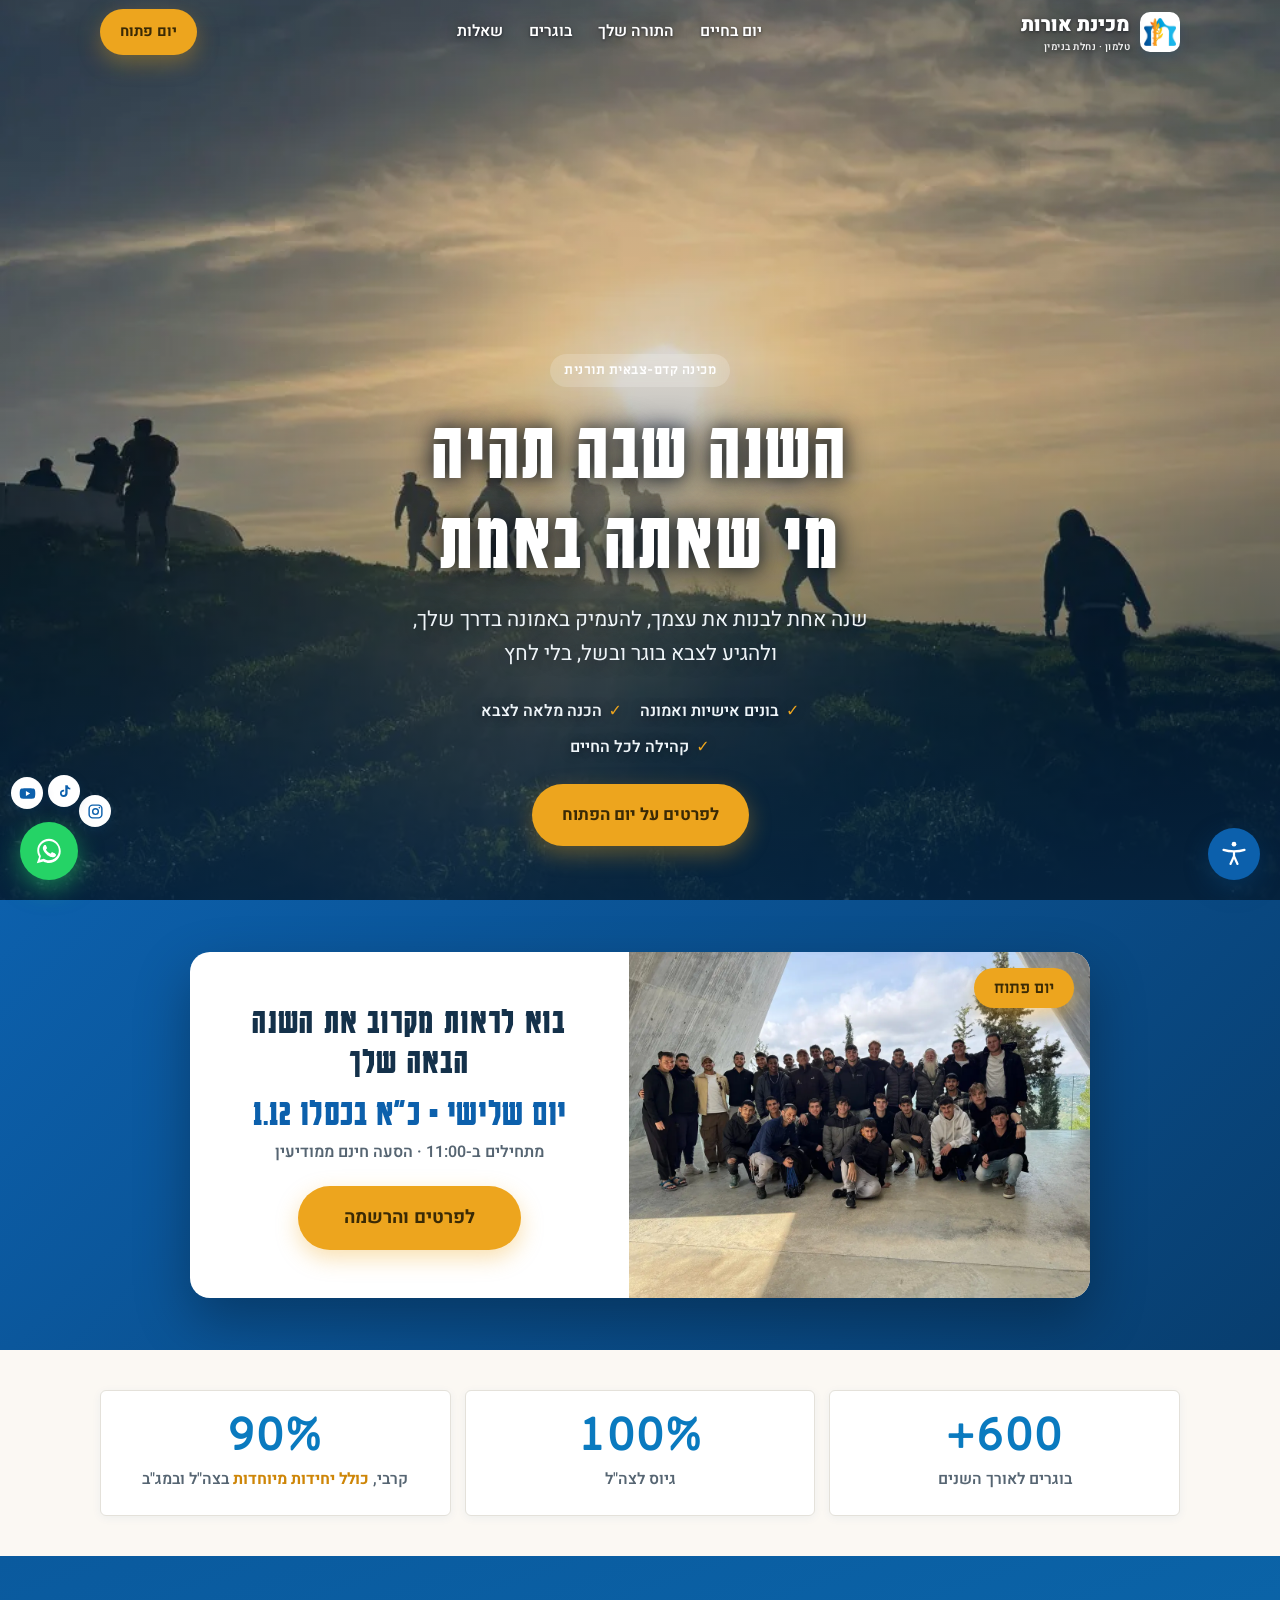
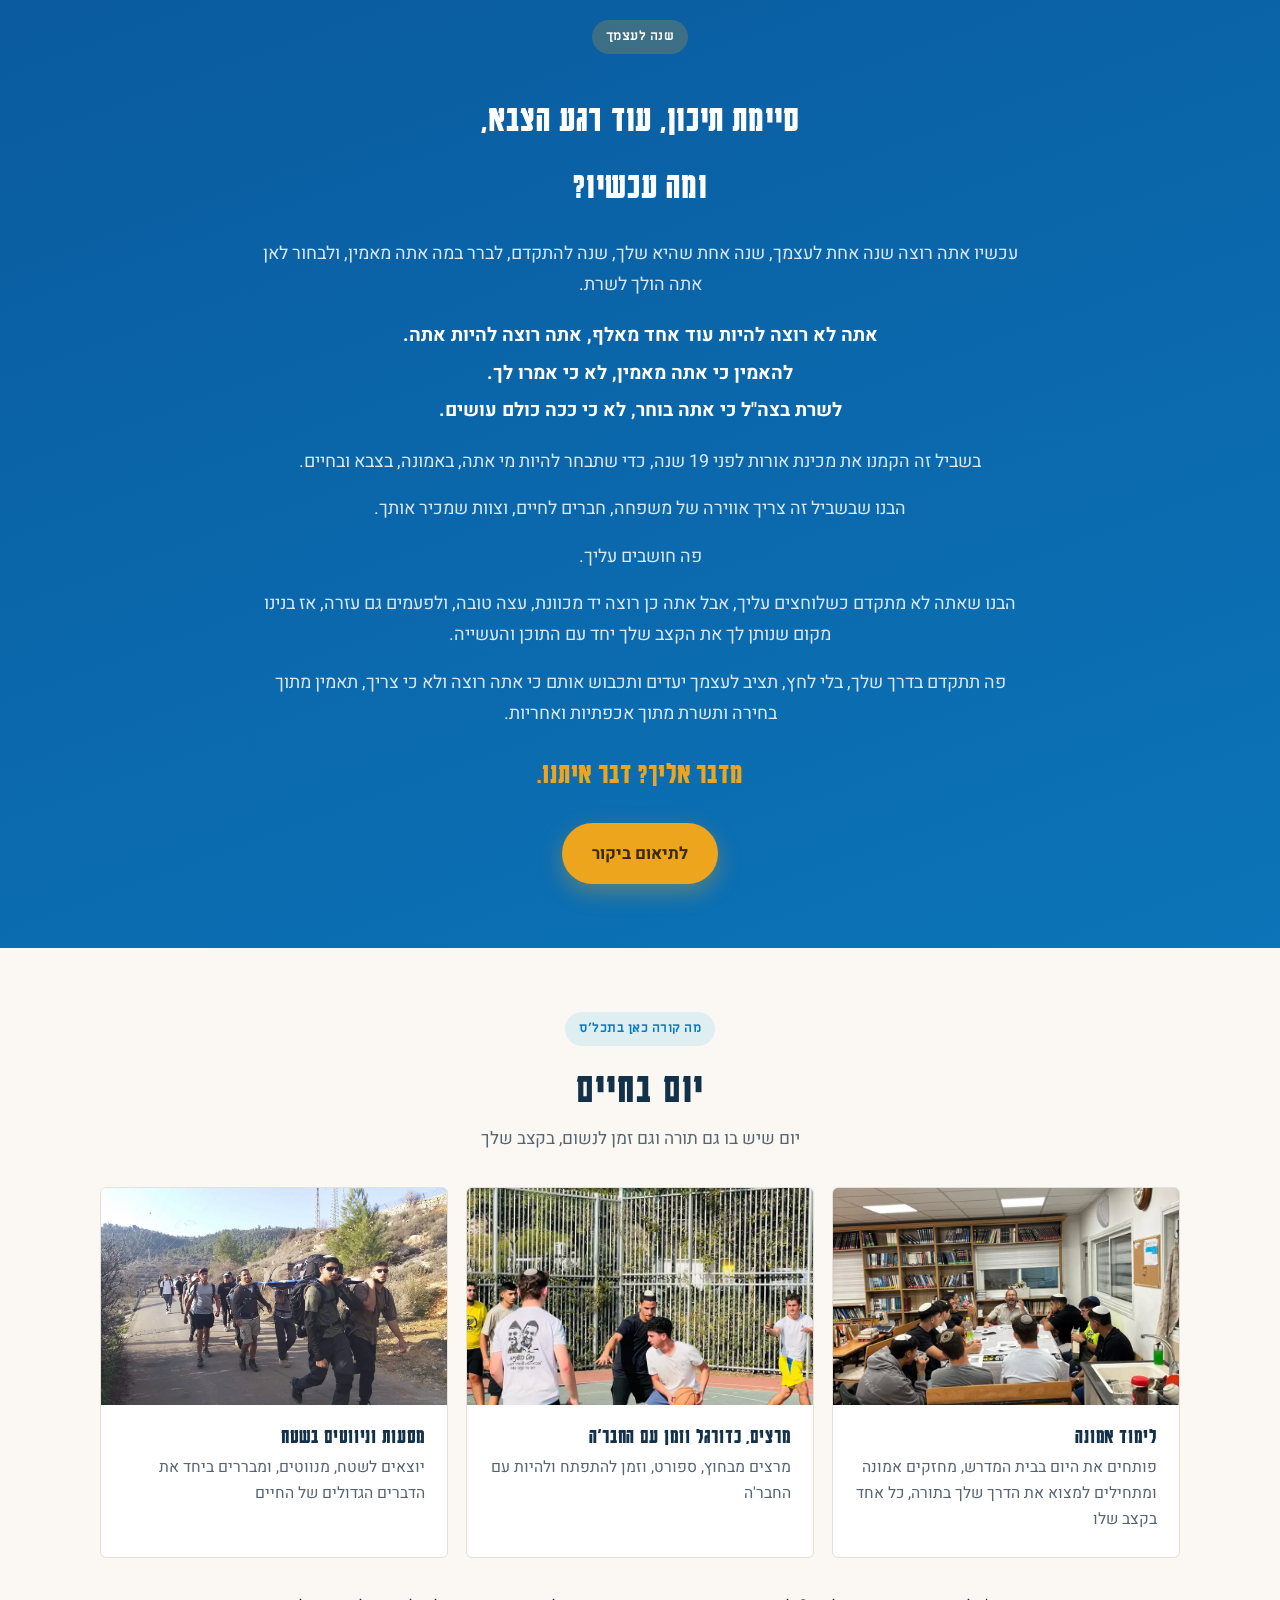
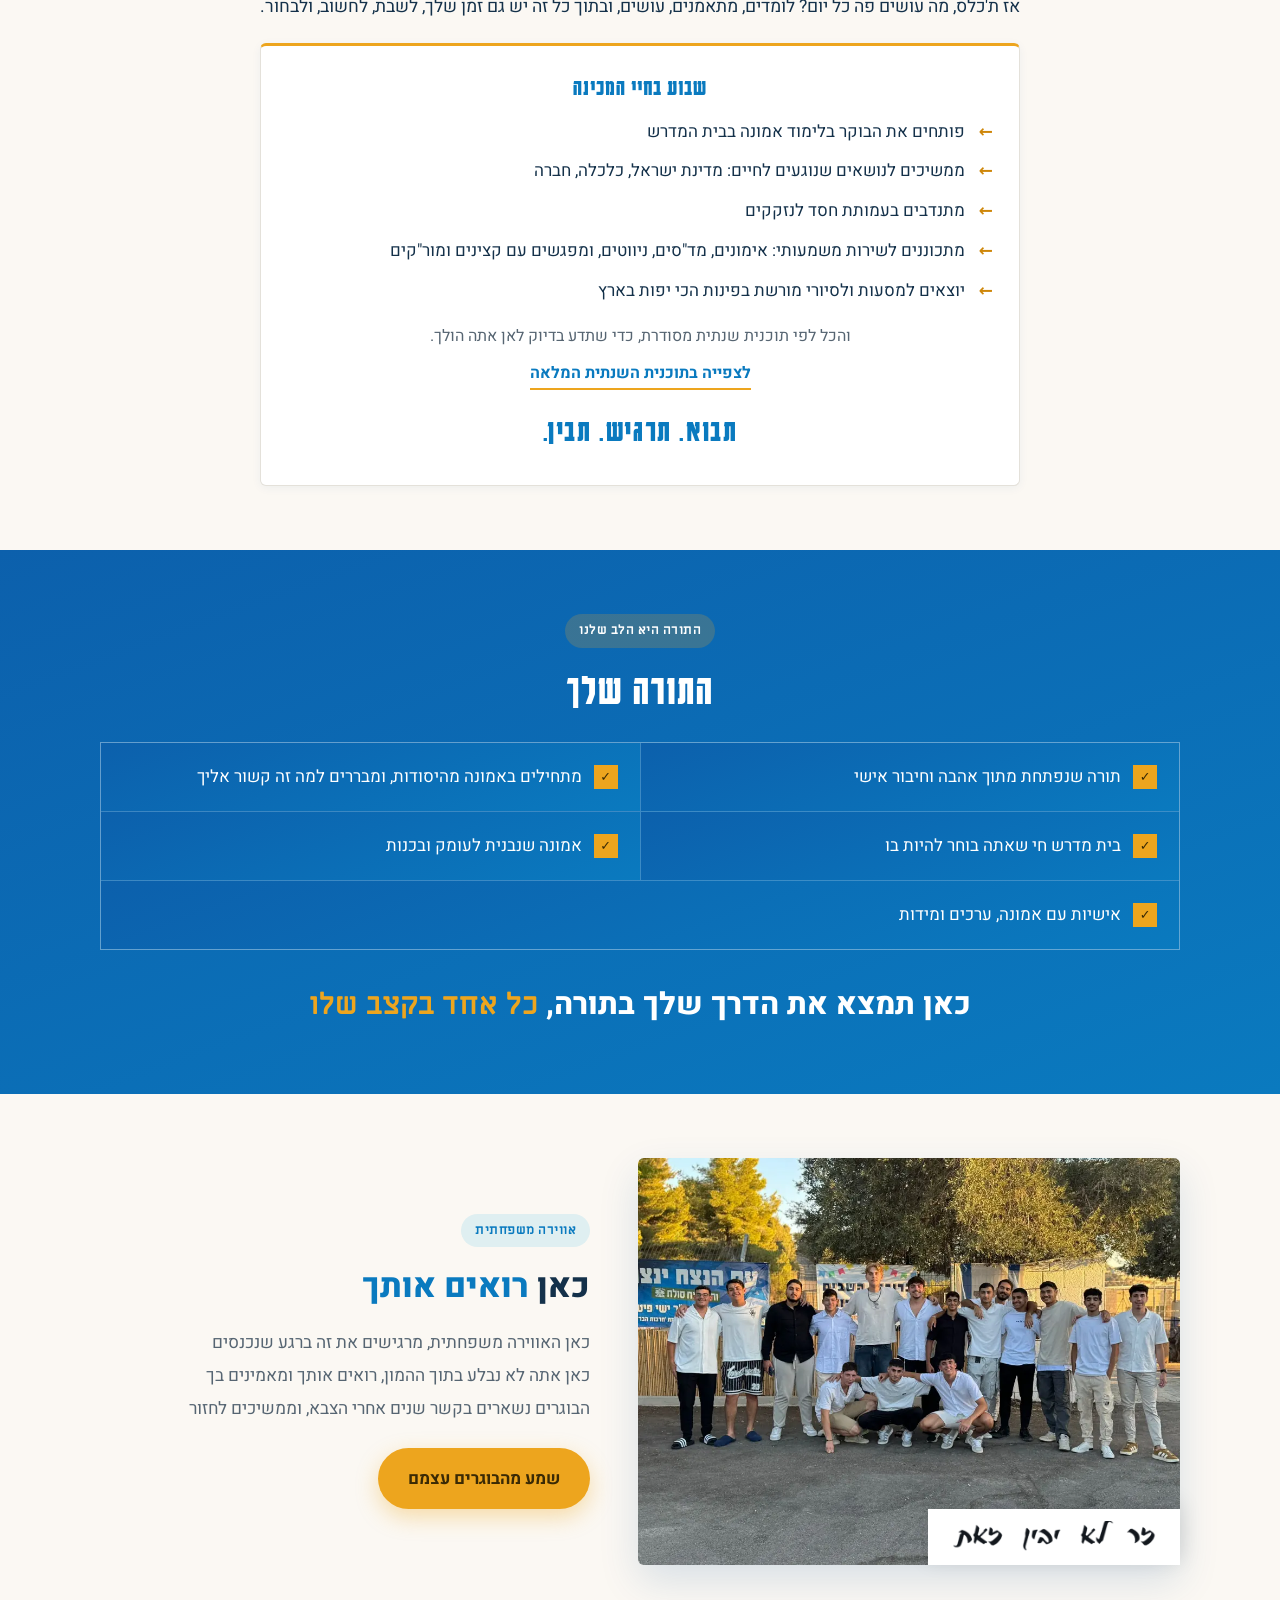
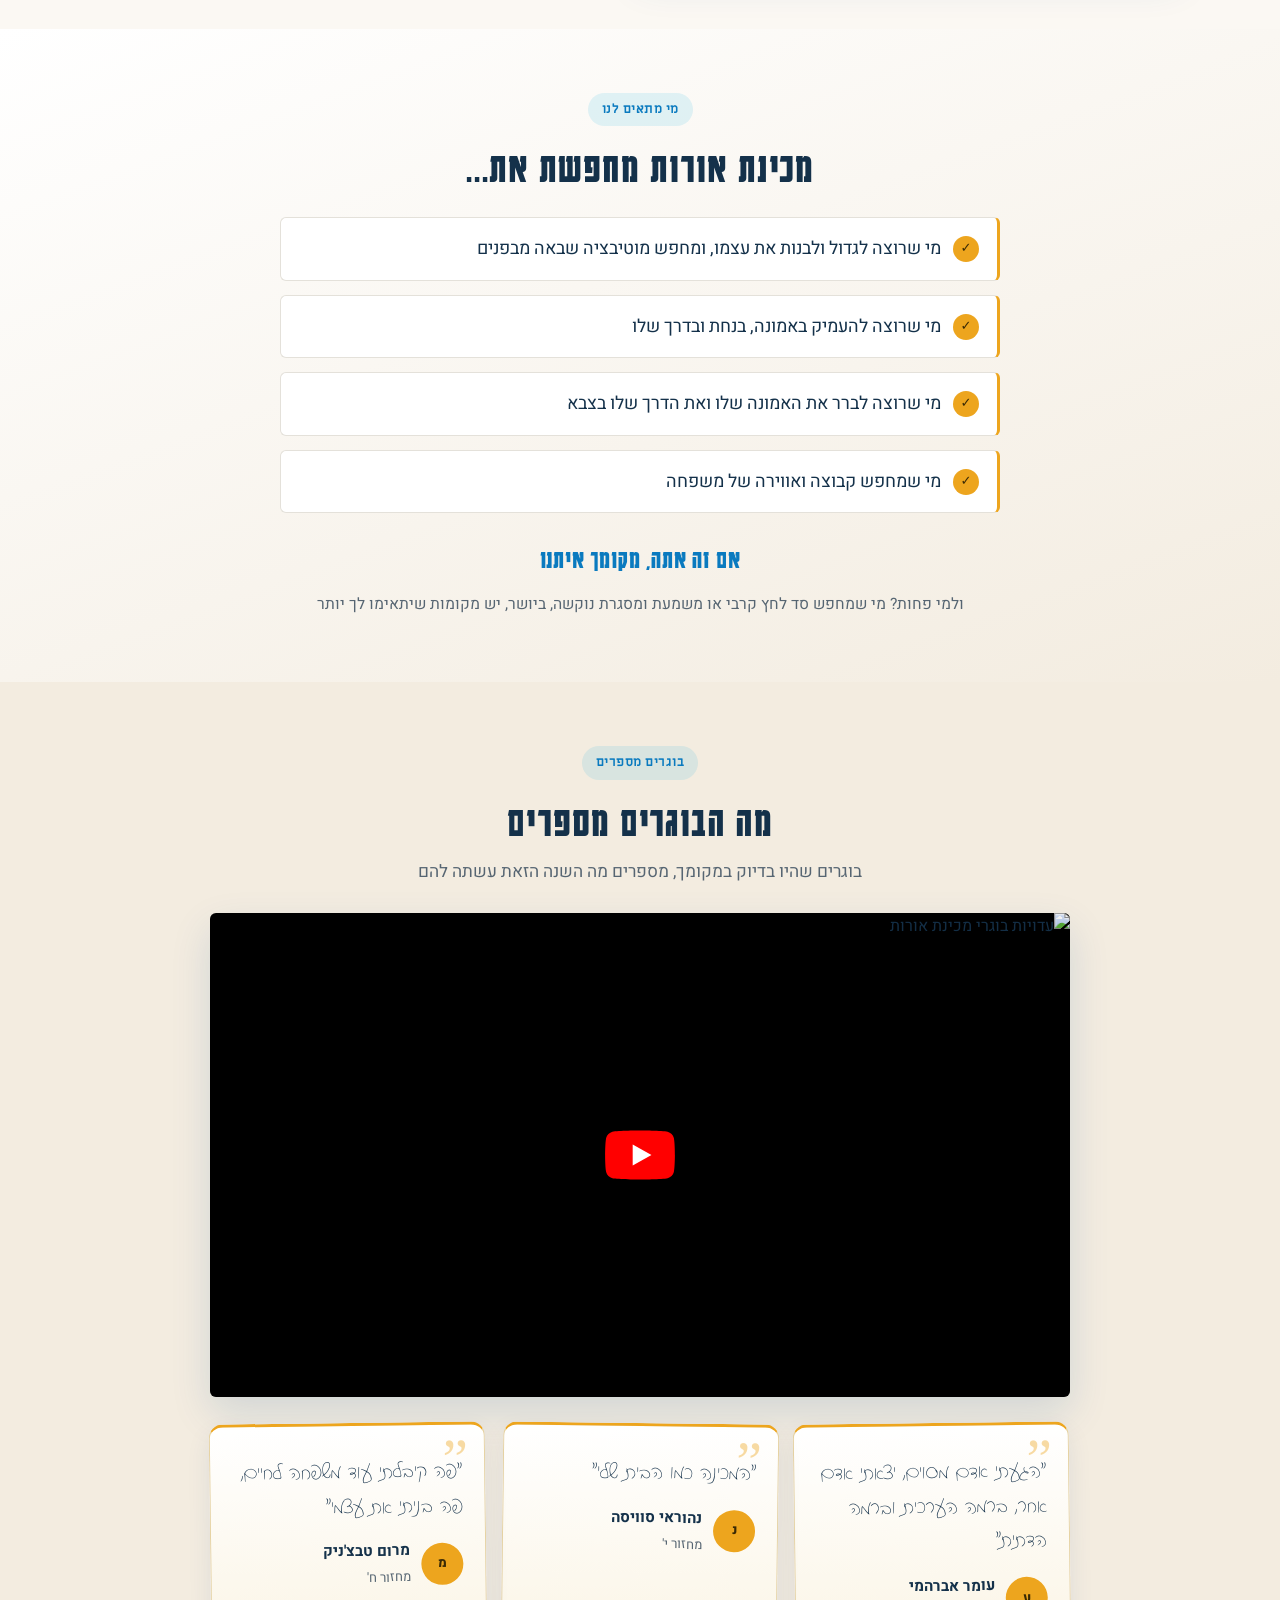
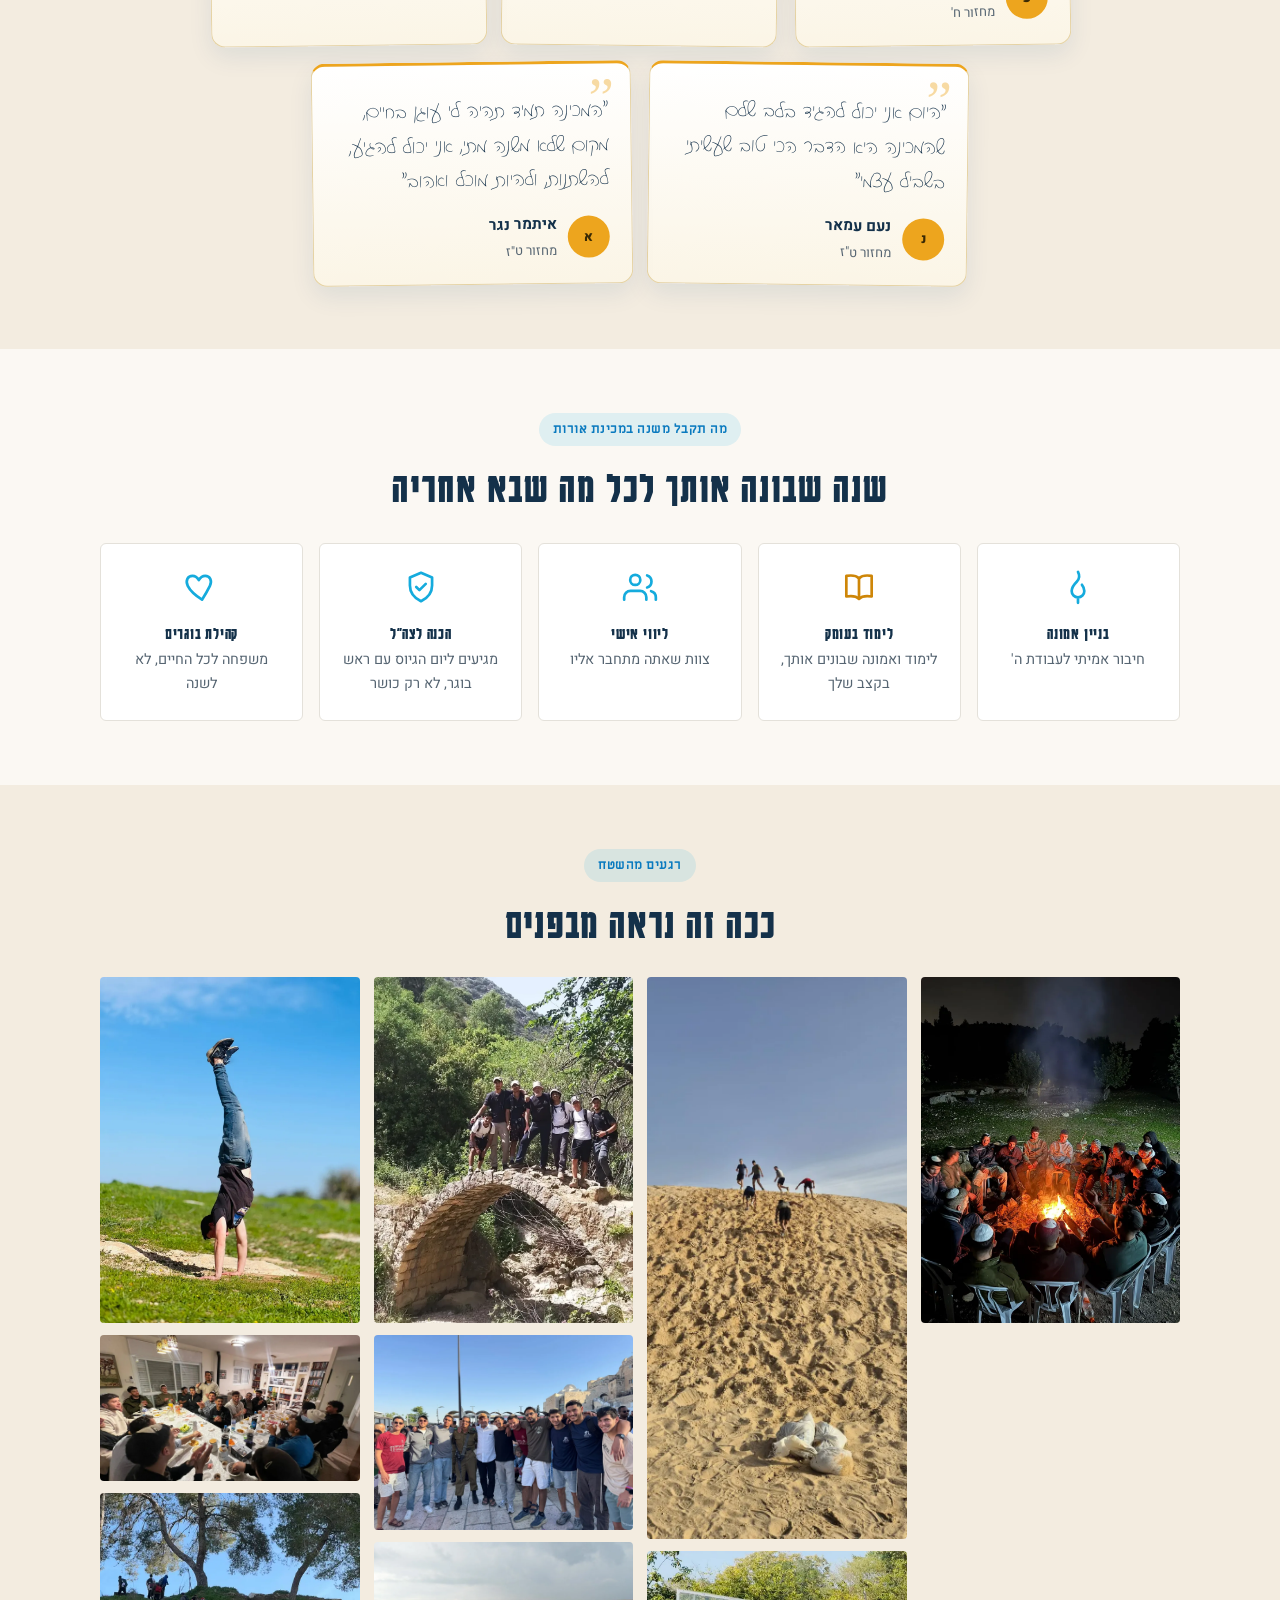
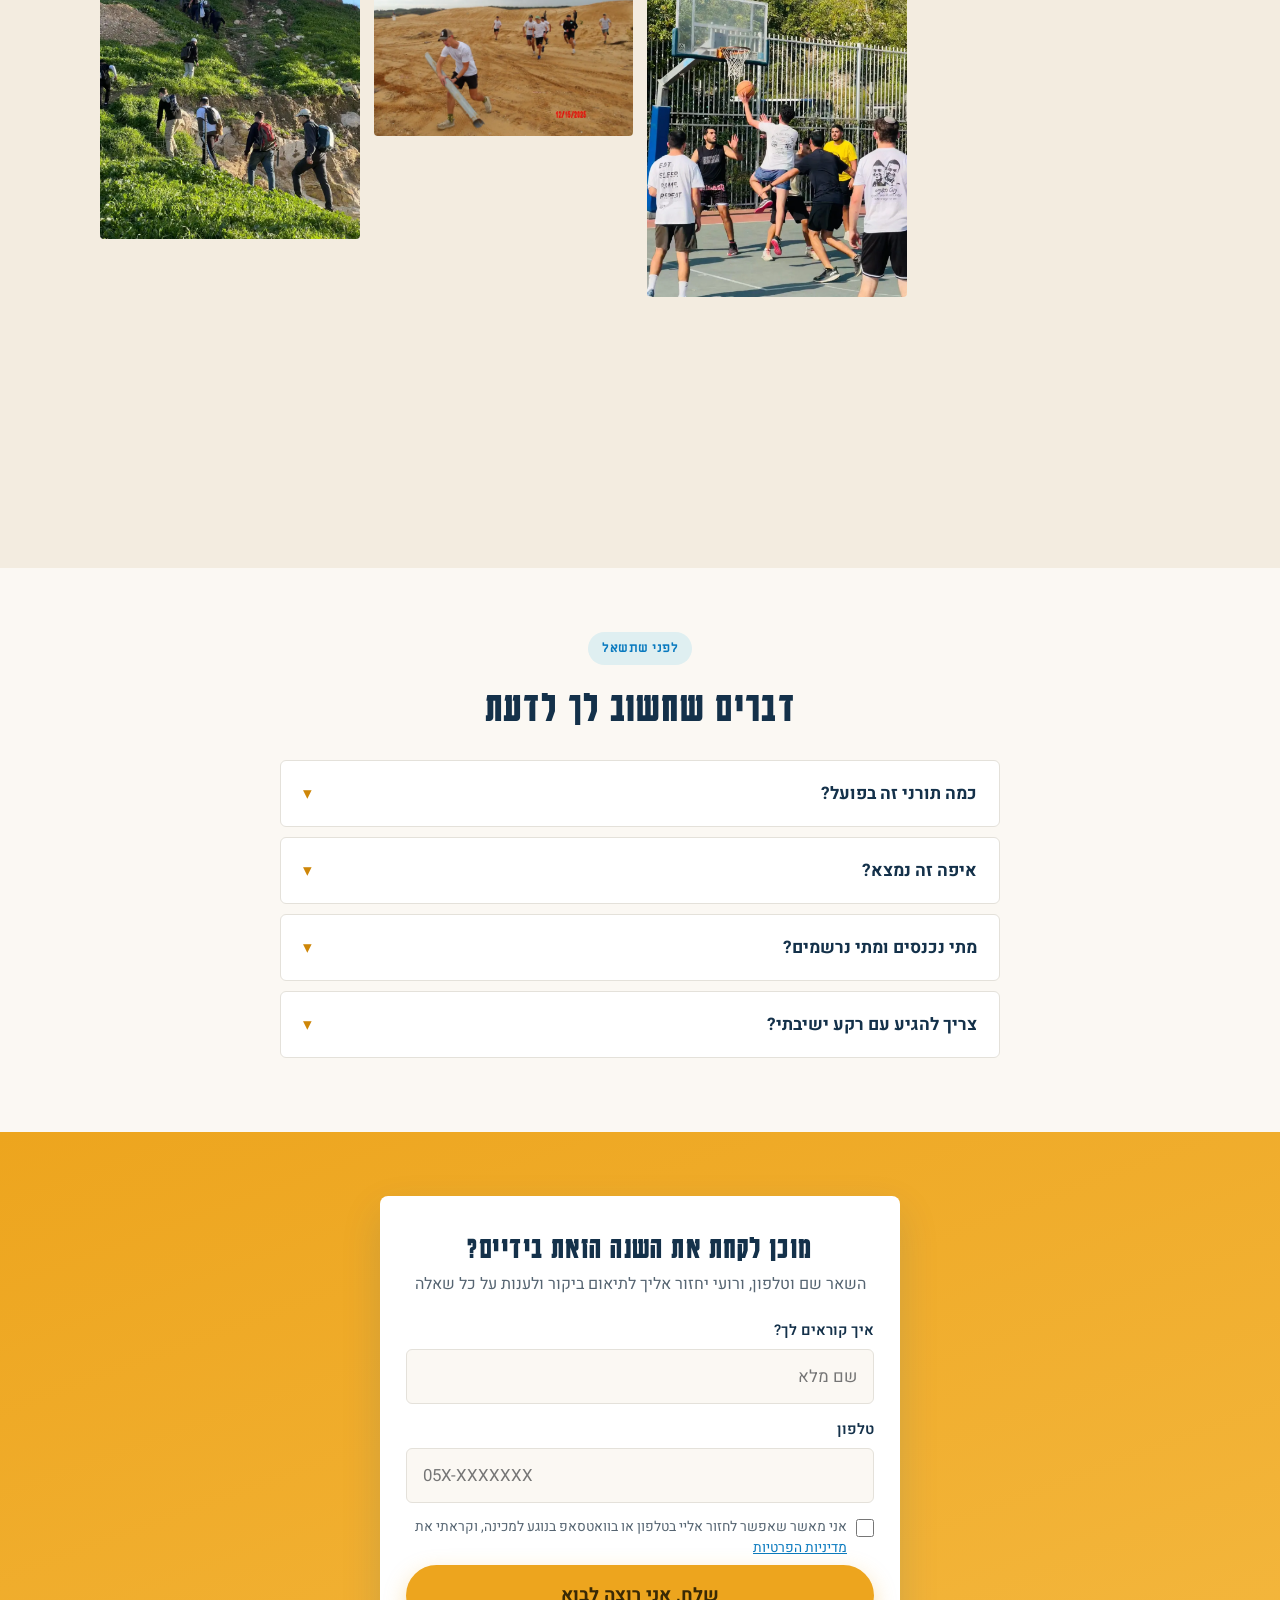
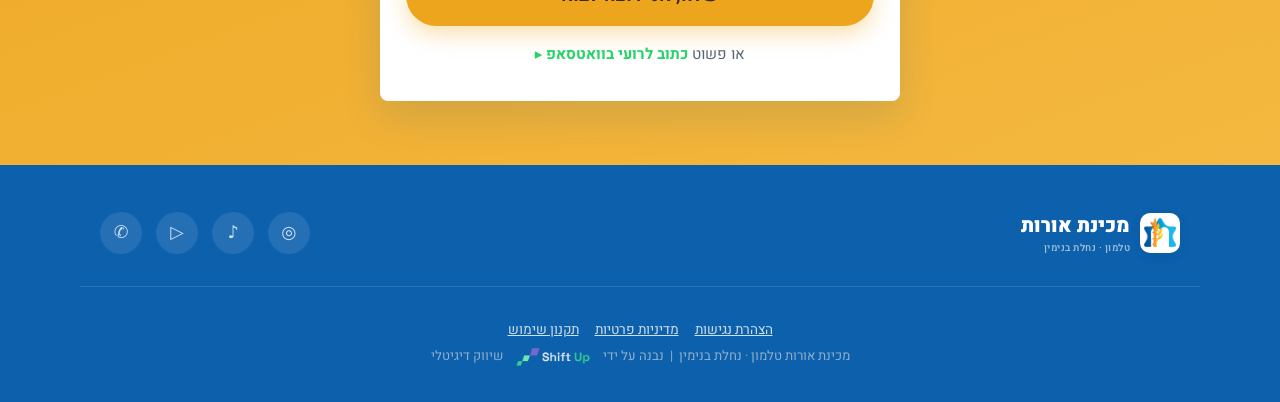
==== commit bd14399e: "יום פתוח: נשאר רק 1.12 (אחרי 10.11) - דף, באנר, דף תודה, וואטסאפ Co-Authored-By: Claude Opus 5.5 <no" ====
--- a/index.html
+++ b/index.html
@@ -531,11 +531,11 @@
 <section id="openday" class="openday" aria-label="יום פתוח במכינת אורות">
   <div class="wrap">
     <div class="od-card">
-      <div class="od-media"><img src="assets/img/g-group-1200.webp" alt="בחורי מכינת אורות יחד ביום פתוח"><span class="od-pill">ימים פתוחים</span></div>
+      <div class="od-media"><img src="assets/img/g-group-1200.webp" alt="בחורי מכינת אורות יחד ביום פתוח"><span class="od-pill">יום פתוח</span></div>
       <div class="od-body">
         <h2>בוא לראות מקרוב את השנה הבאה שלך</h2>
-        <p class="od-date">ל׳ בחשוון 10.11 · כ״א בכסלו 1.12</p>
-        <p class="od-sub">שני ימים פתוחים, ימי שלישי, מתחילים ב-11:00 · הסעה חינם ממודיעין</p>
+        <p class="od-date">יום שלישי · כ״א בכסלו 1.12</p>
+        <p class="od-sub">מתחילים ב-11:00 · הסעה חינם ממודיעין</p>
         <a href="yom-patuach.html" class="btn btn-gold od-cta">לפרטים והרשמה</a>
       </div>
     </div>
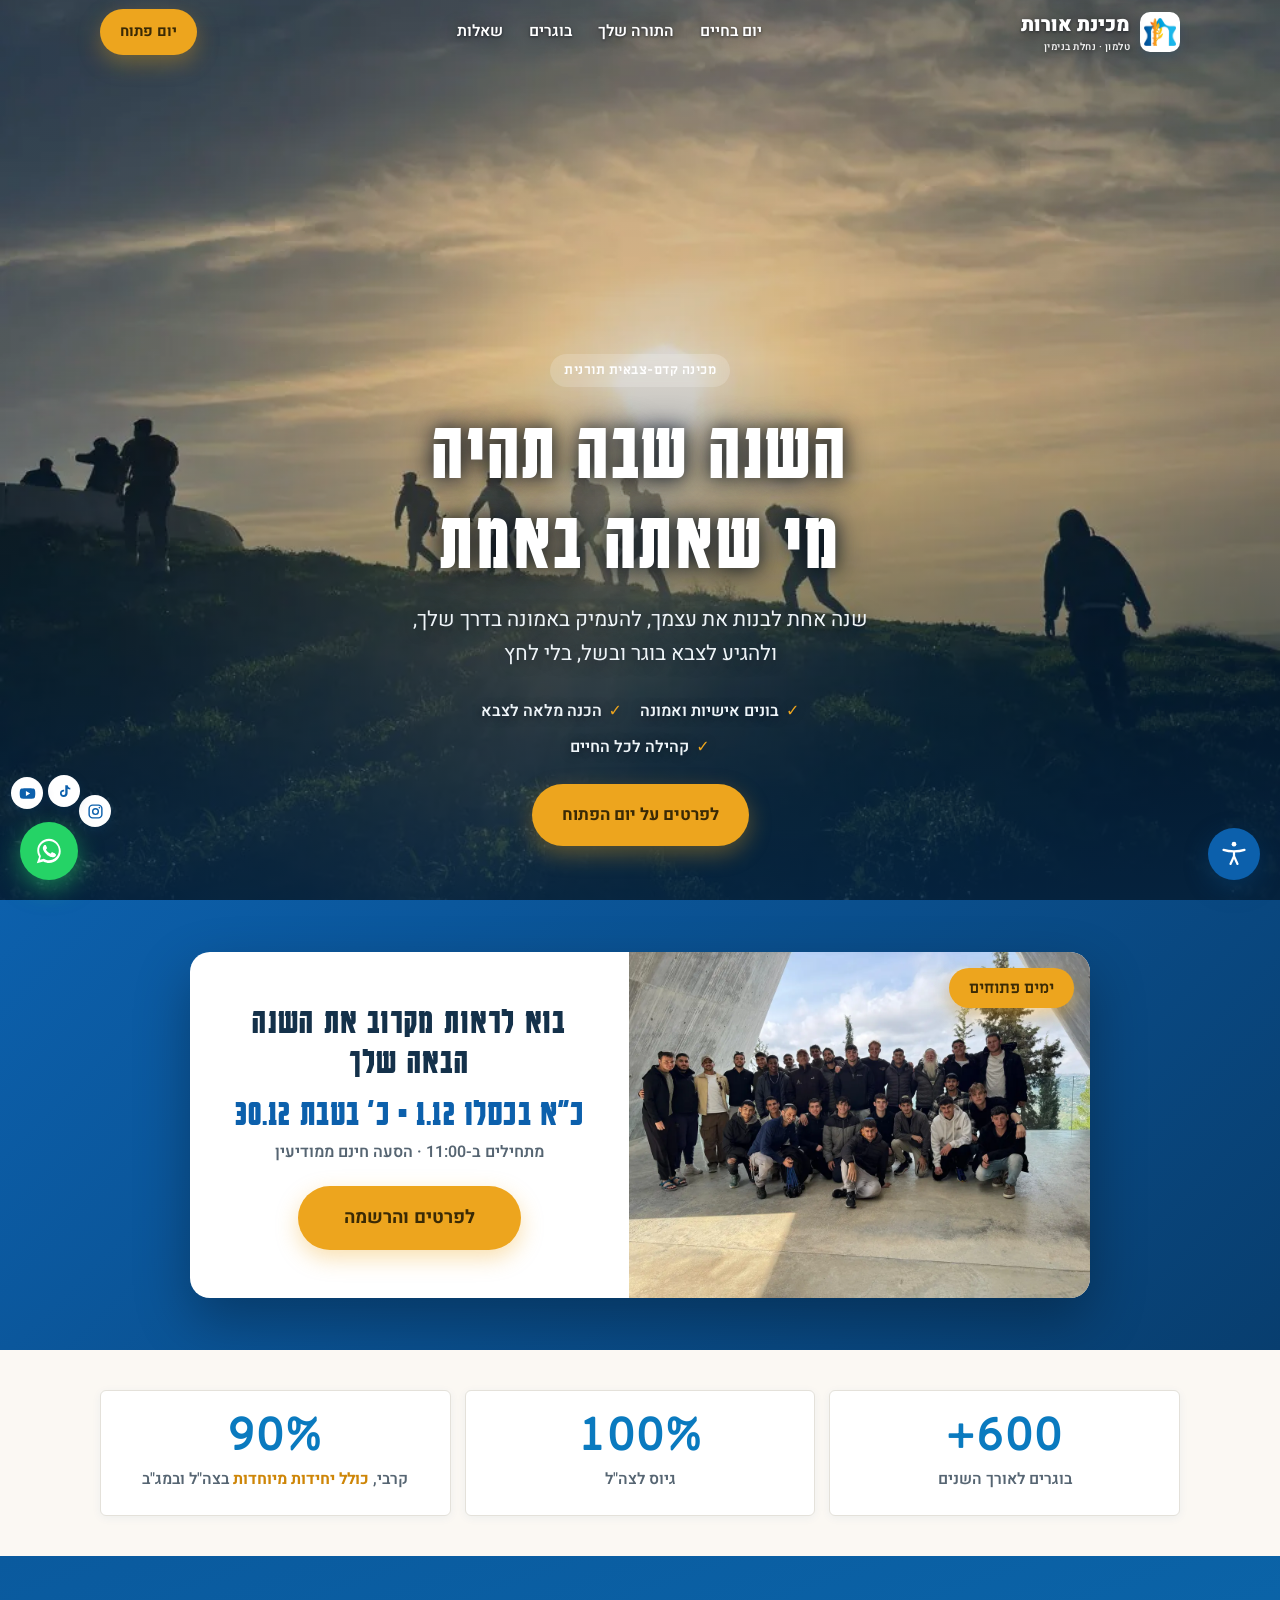
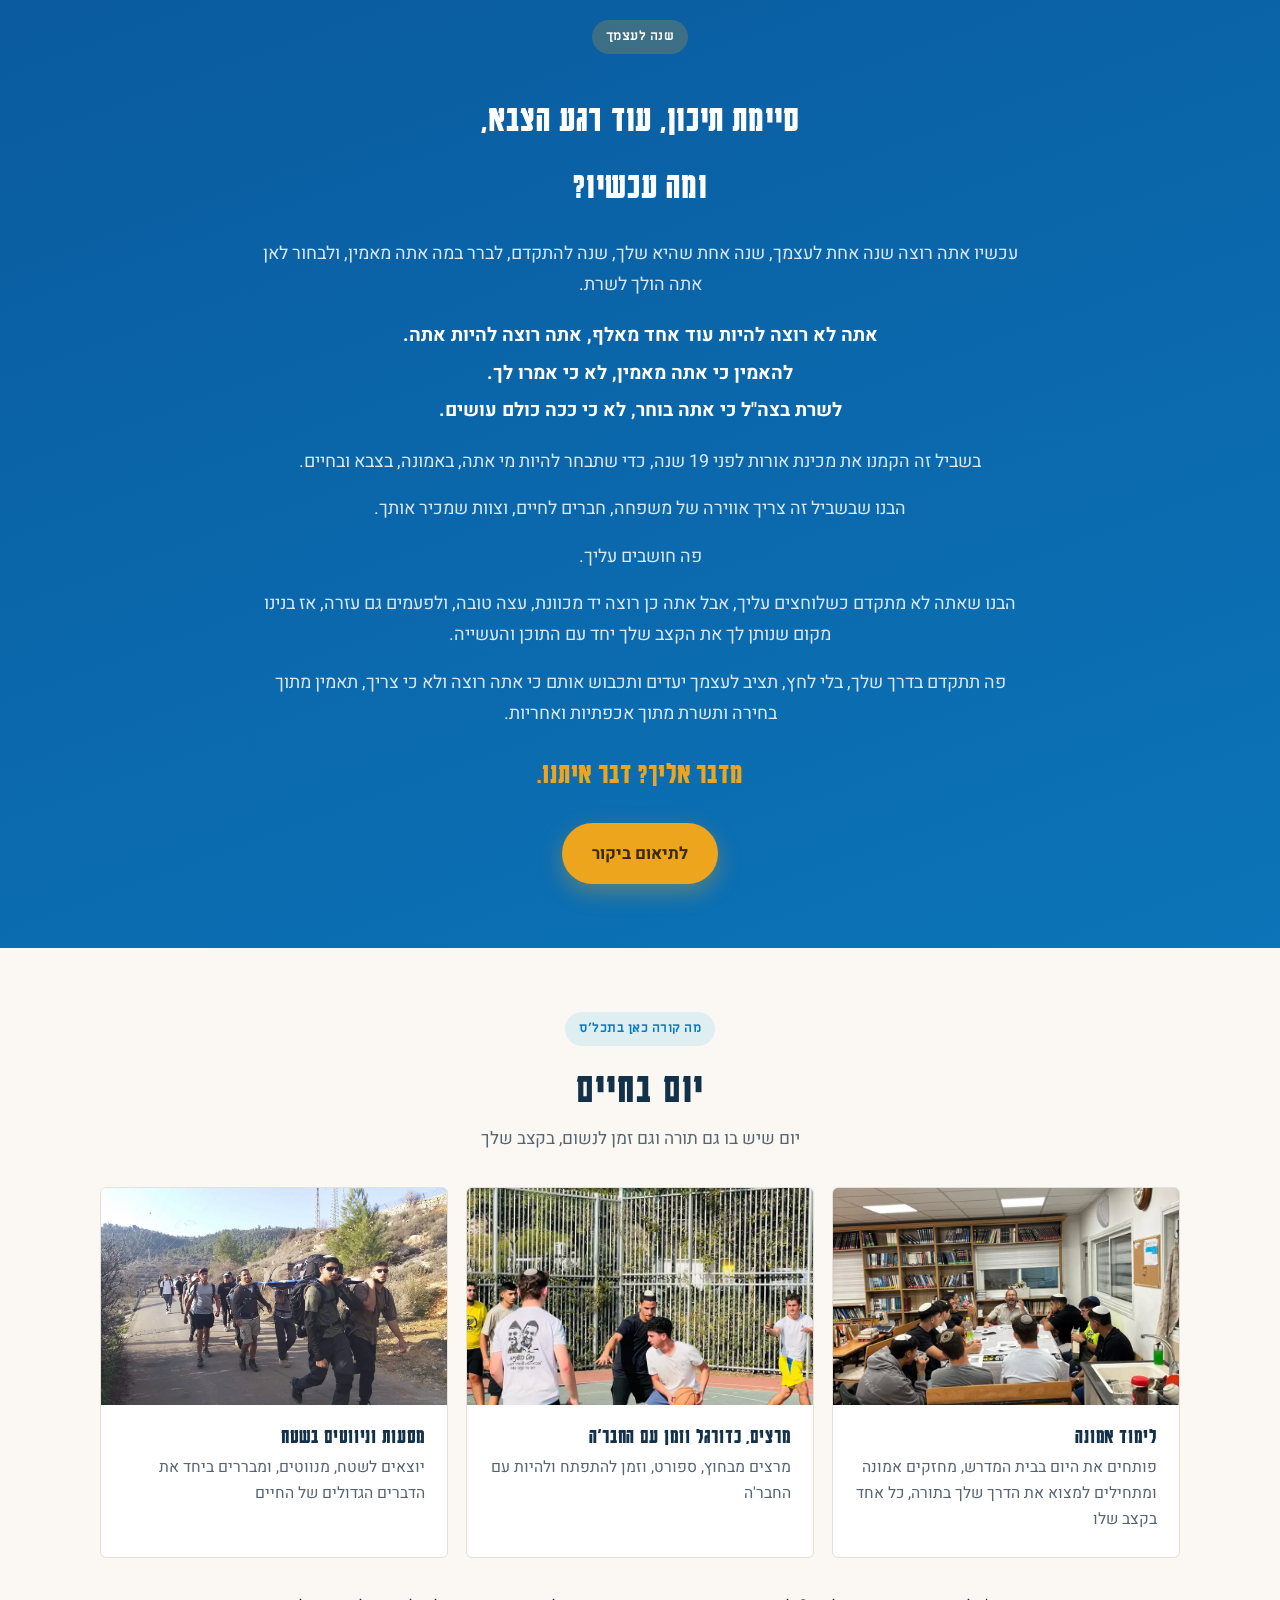
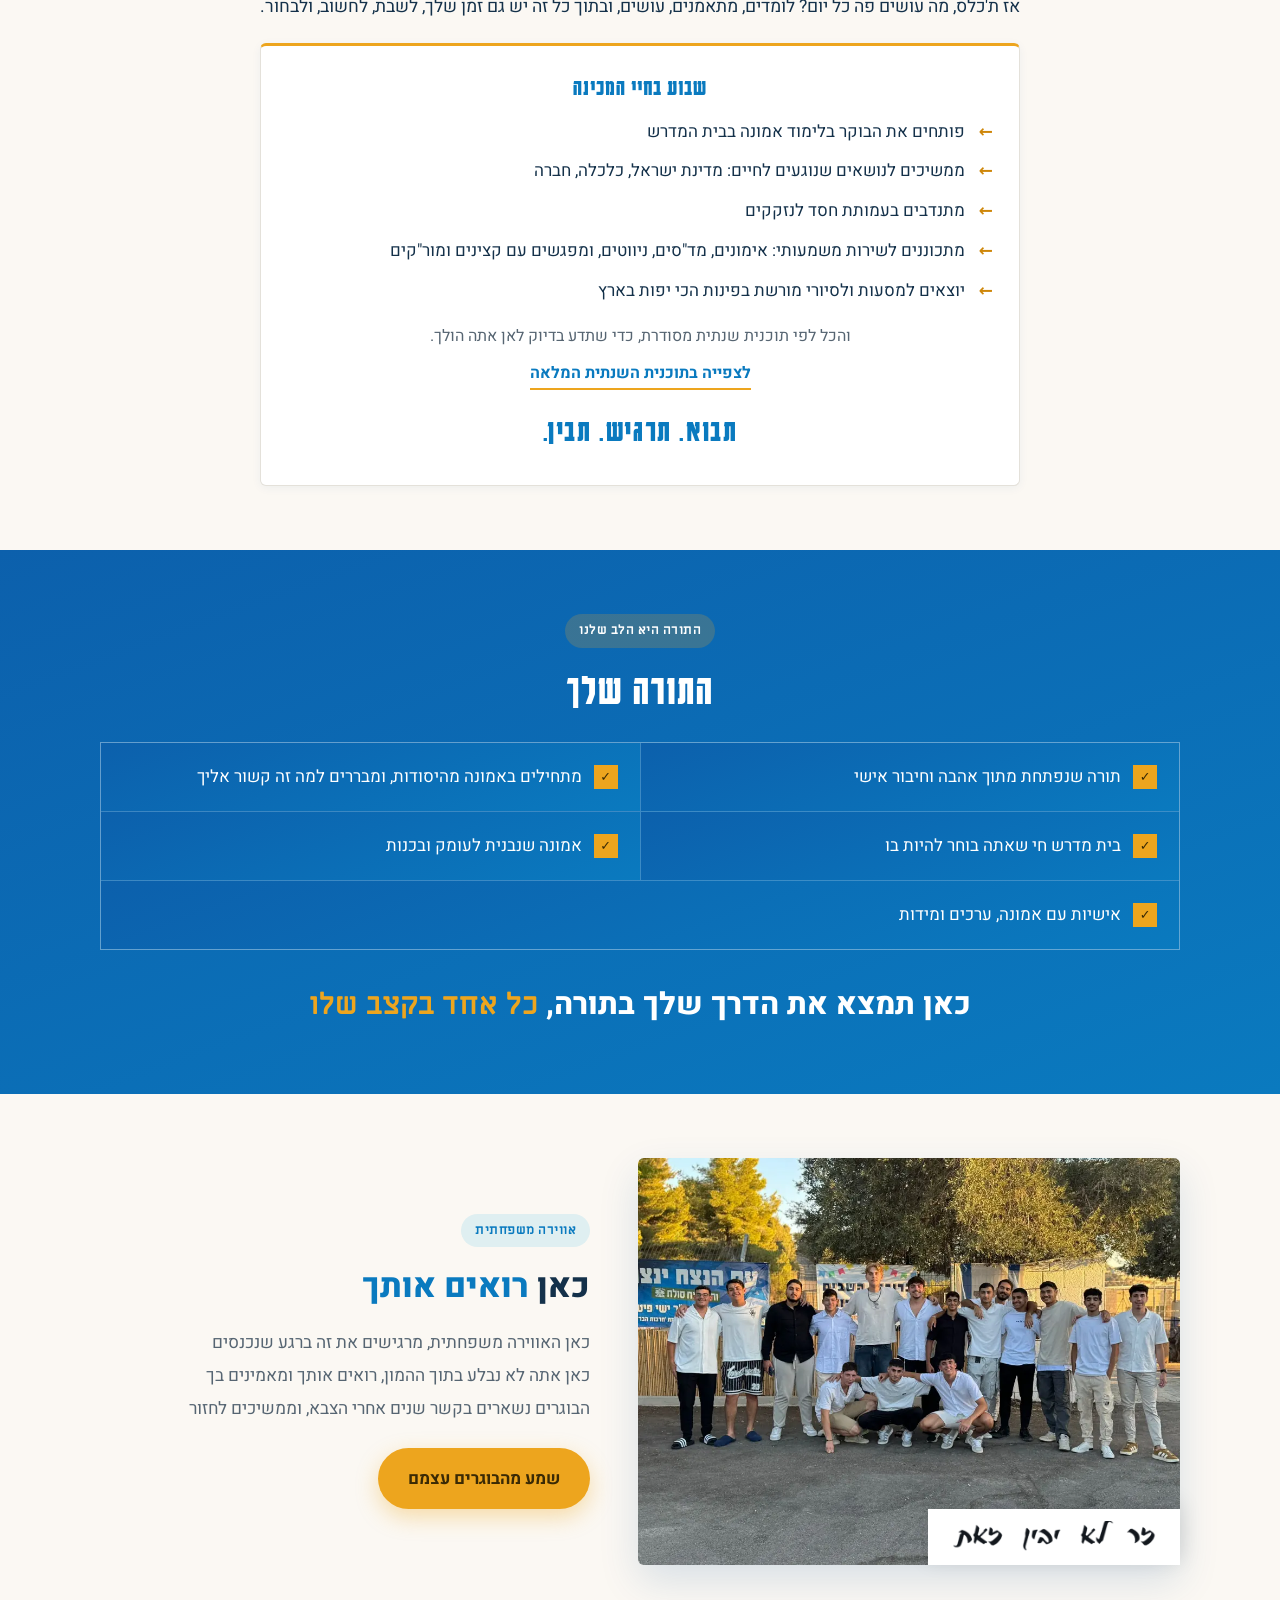
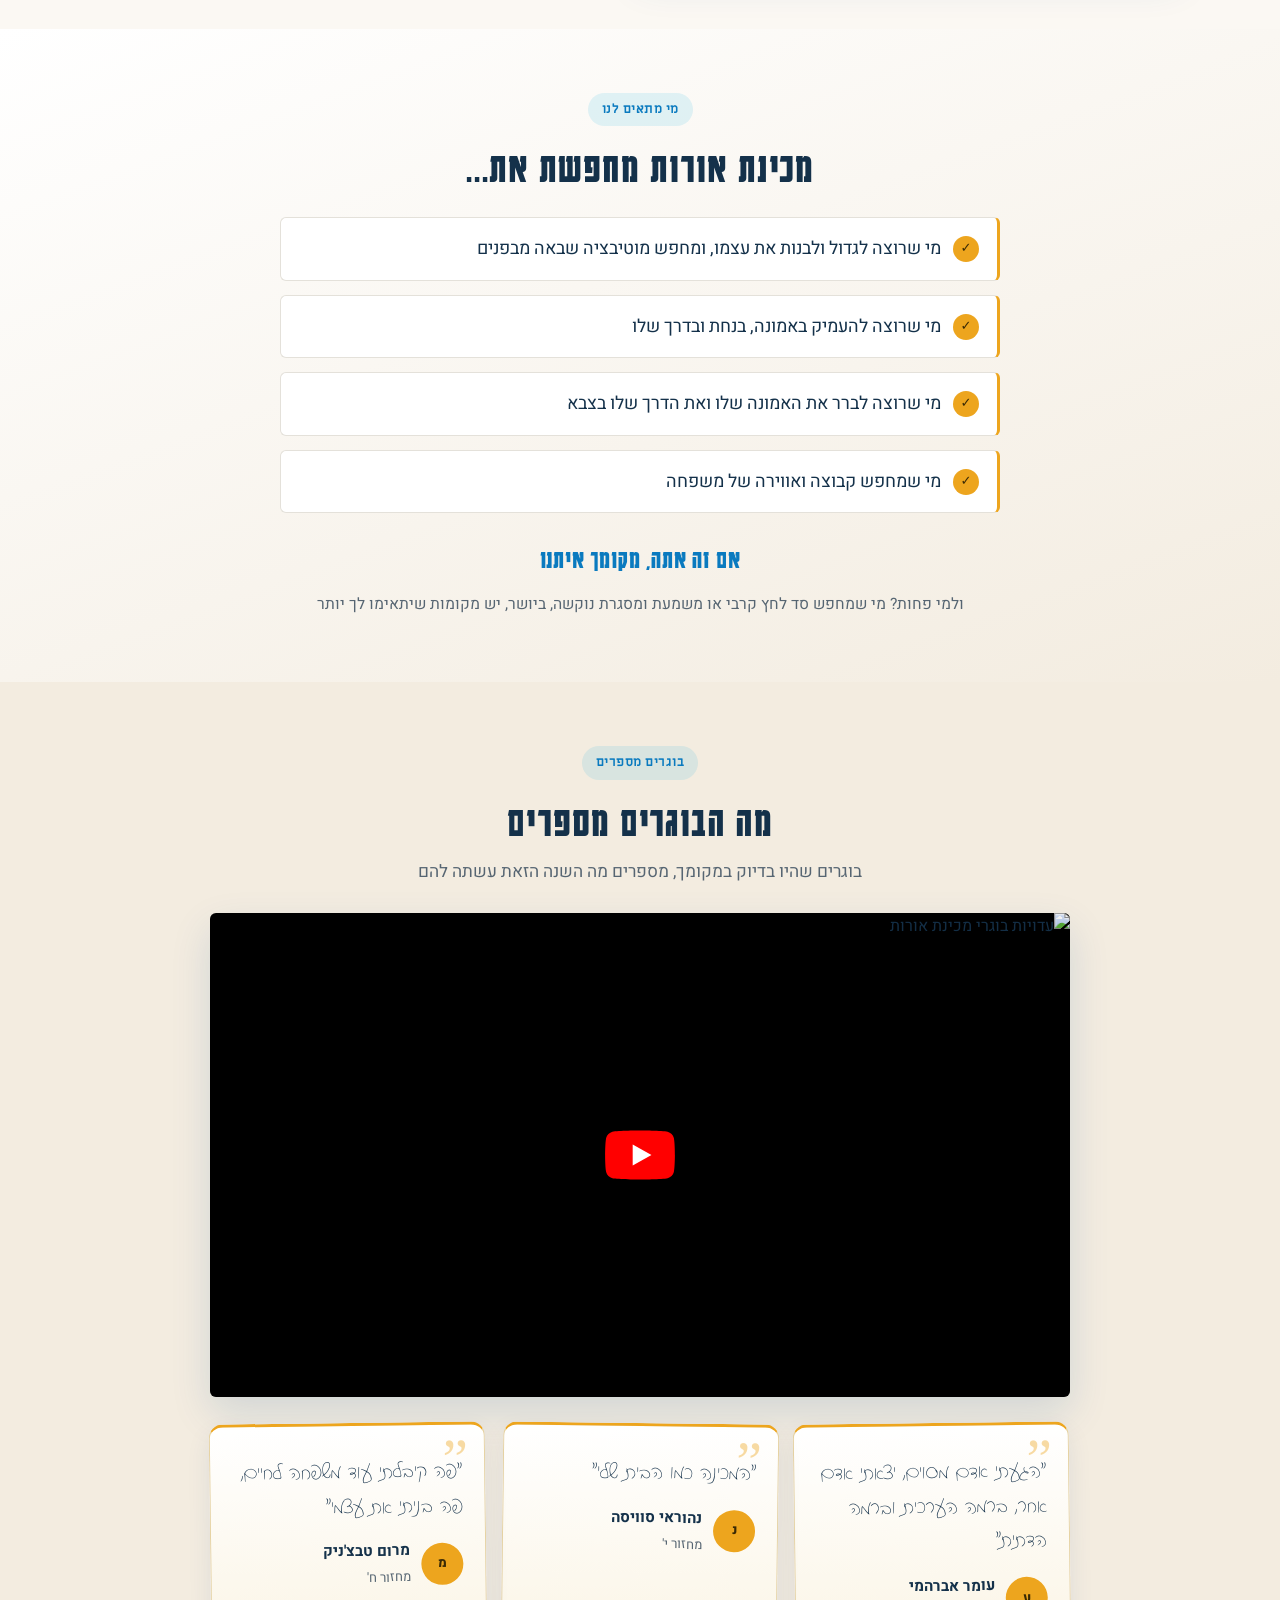
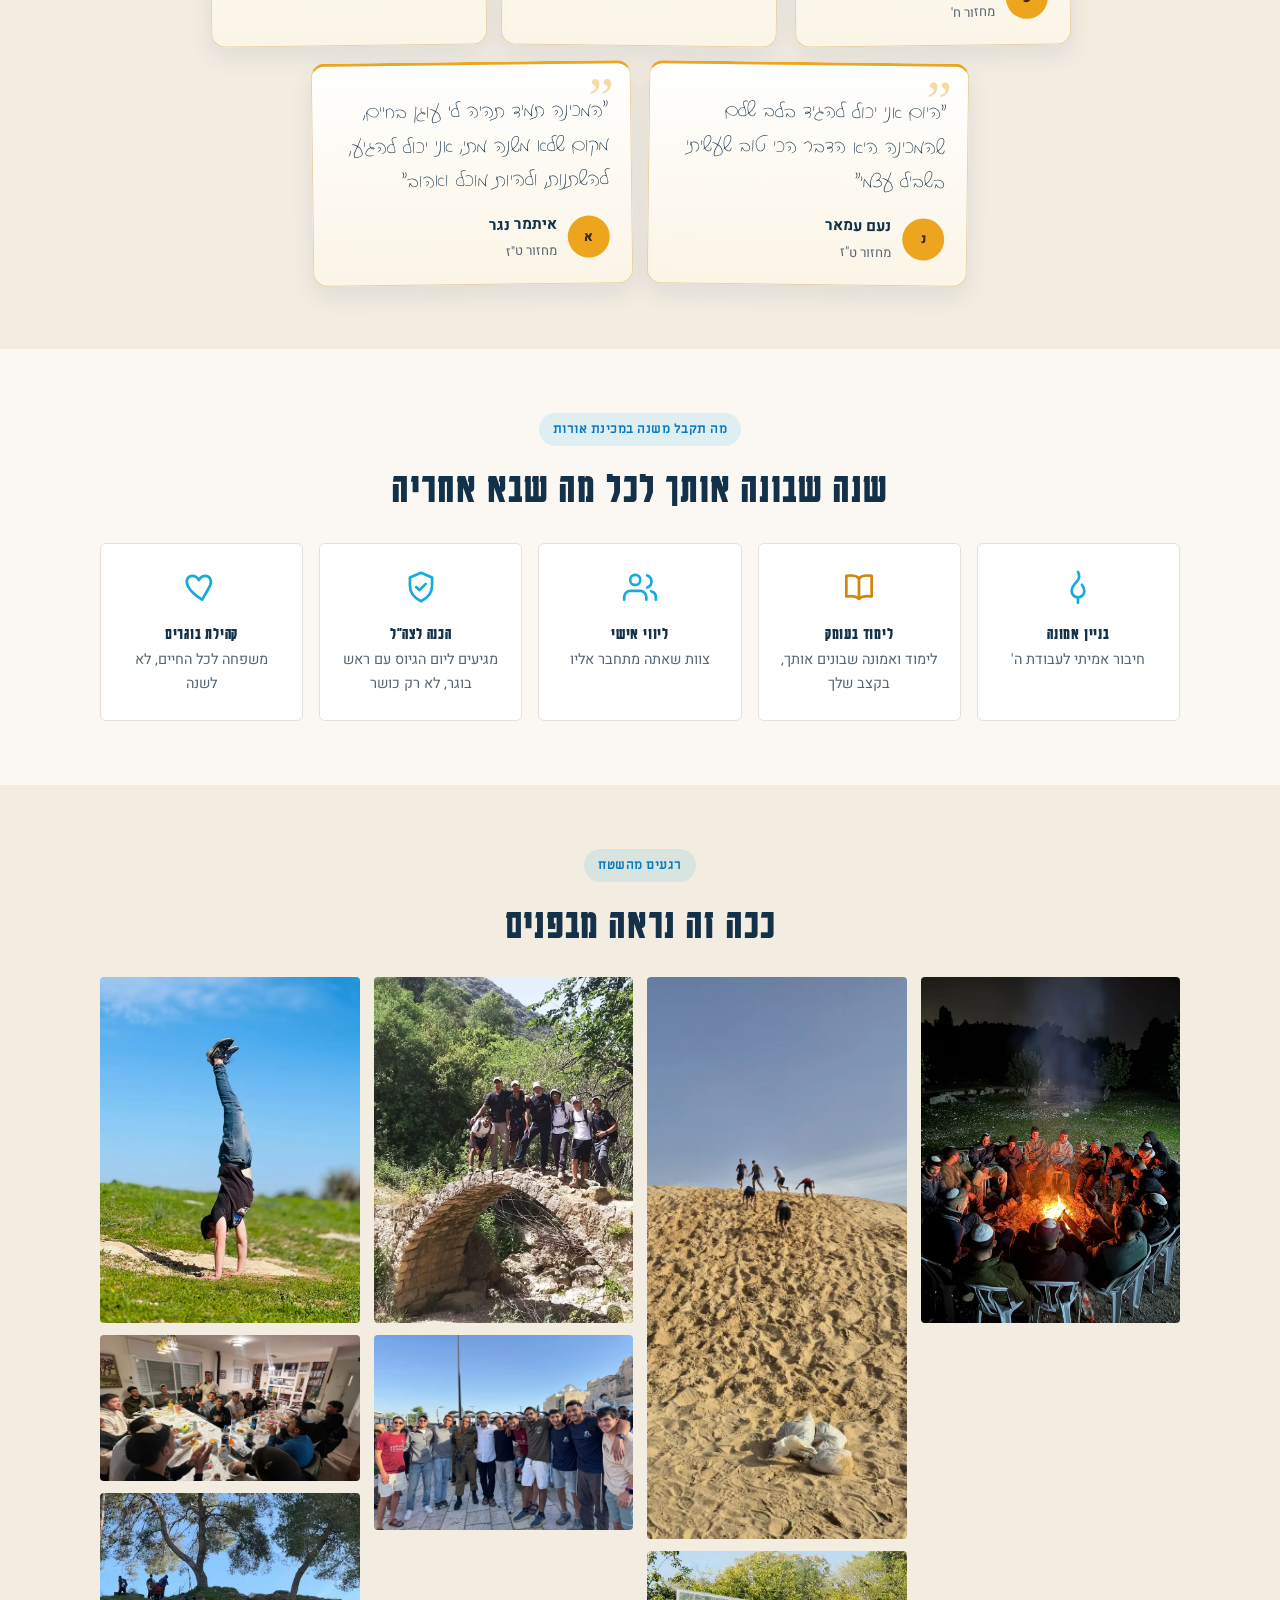
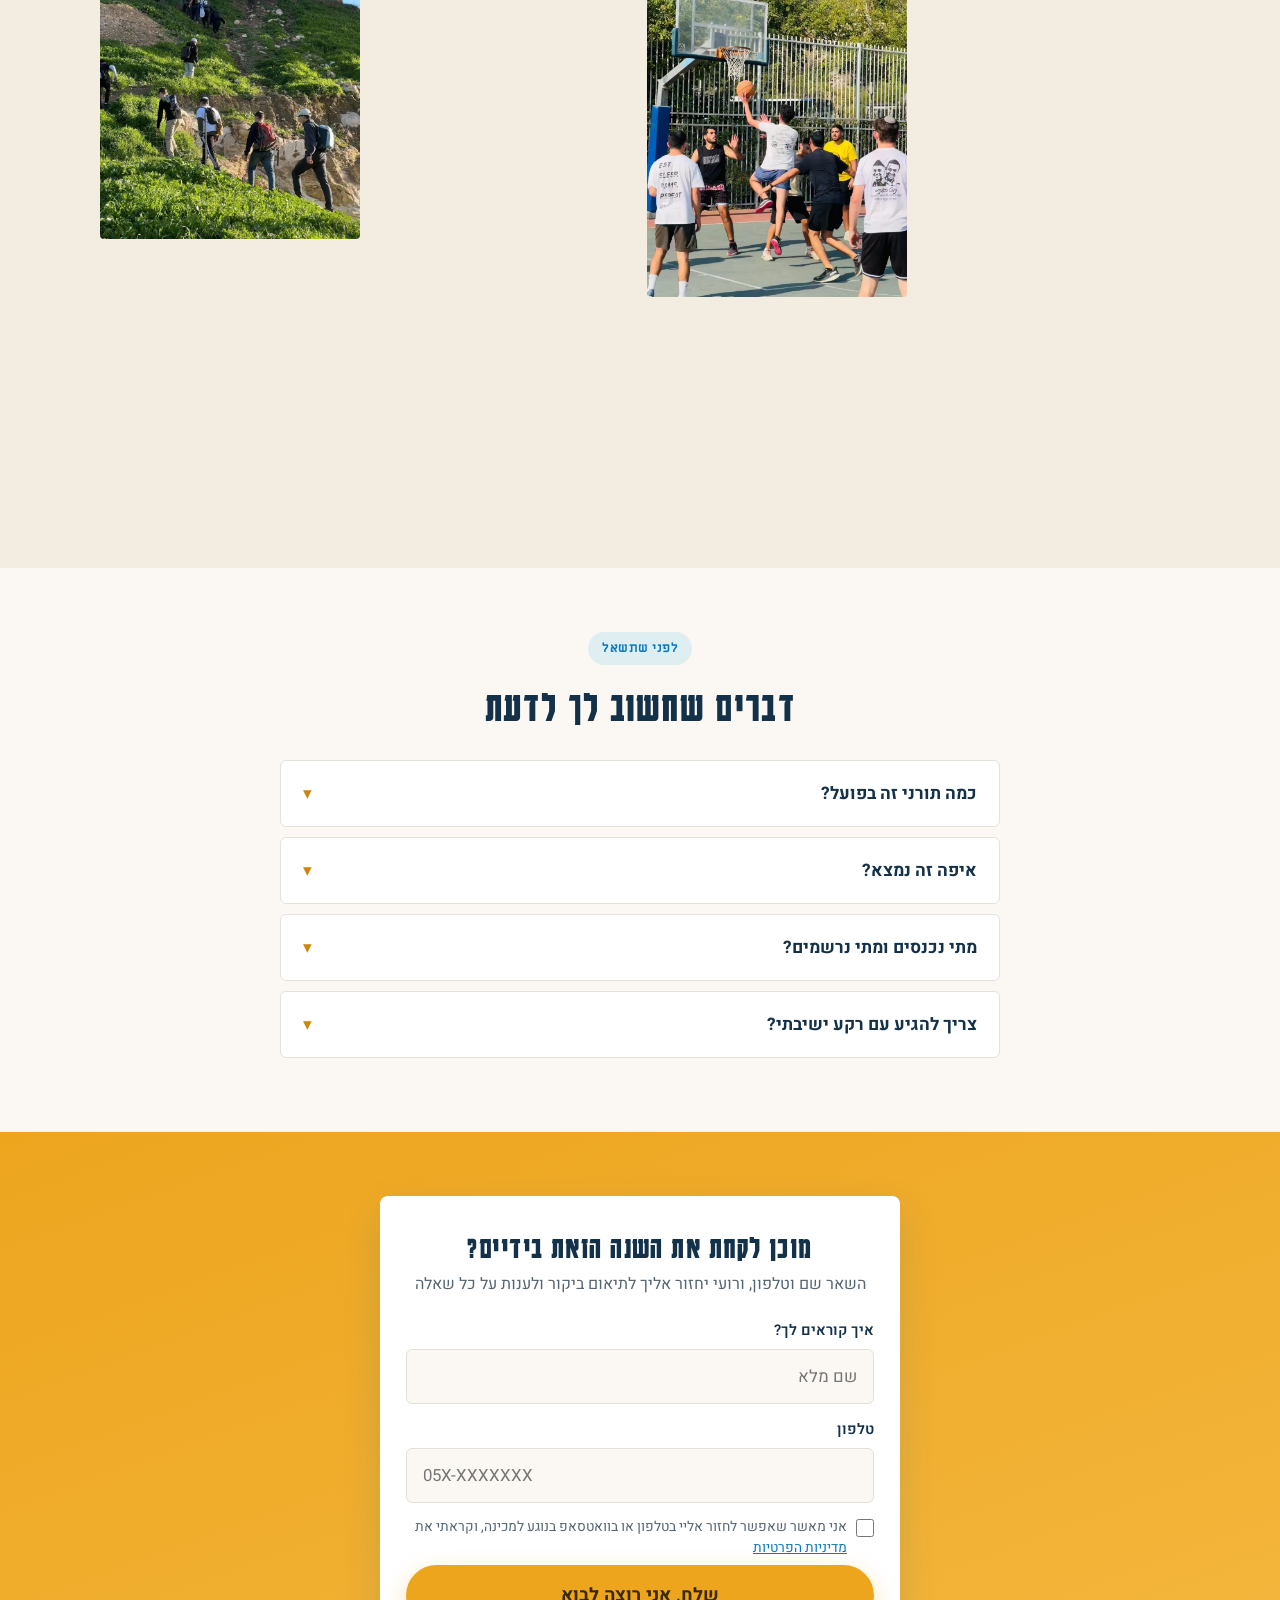
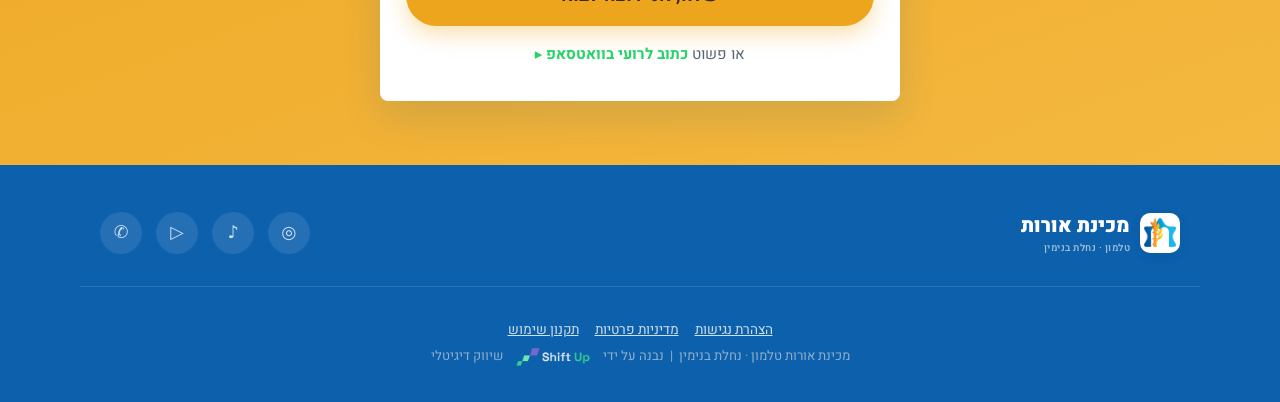
==== commit 53659b9d: "יום פתוח: נוסף 30.12 (כ׳ טבת, יום רביעי) לבקשת רועי - דף, באנר, טופס, דף תודה Co-Authored-By: Claude" ====
--- a/index.html
+++ b/index.html
@@ -531,10 +531,10 @@
 <section id="openday" class="openday" aria-label="יום פתוח במכינת אורות">
   <div class="wrap">
     <div class="od-card">
-      <div class="od-media"><img src="assets/img/g-group-1200.webp" alt="בחורי מכינת אורות יחד ביום פתוח"><span class="od-pill">יום פתוח</span></div>
+      <div class="od-media"><img src="assets/img/g-group-1200.webp" alt="בחורי מכינת אורות יחד ביום פתוח"><span class="od-pill">ימים פתוחים</span></div>
       <div class="od-body">
         <h2>בוא לראות מקרוב את השנה הבאה שלך</h2>
-        <p class="od-date">יום שלישי · כ״א בכסלו 1.12</p>
+        <p class="od-date">כ״א בכסלו 1.12 · כ׳ בטבת 30.12</p>
         <p class="od-sub">מתחילים ב-11:00 · הסעה חינם ממודיעין</p>
         <a href="yom-patuach.html" class="btn btn-gold od-cta">לפרטים והרשמה</a>
       </div>
